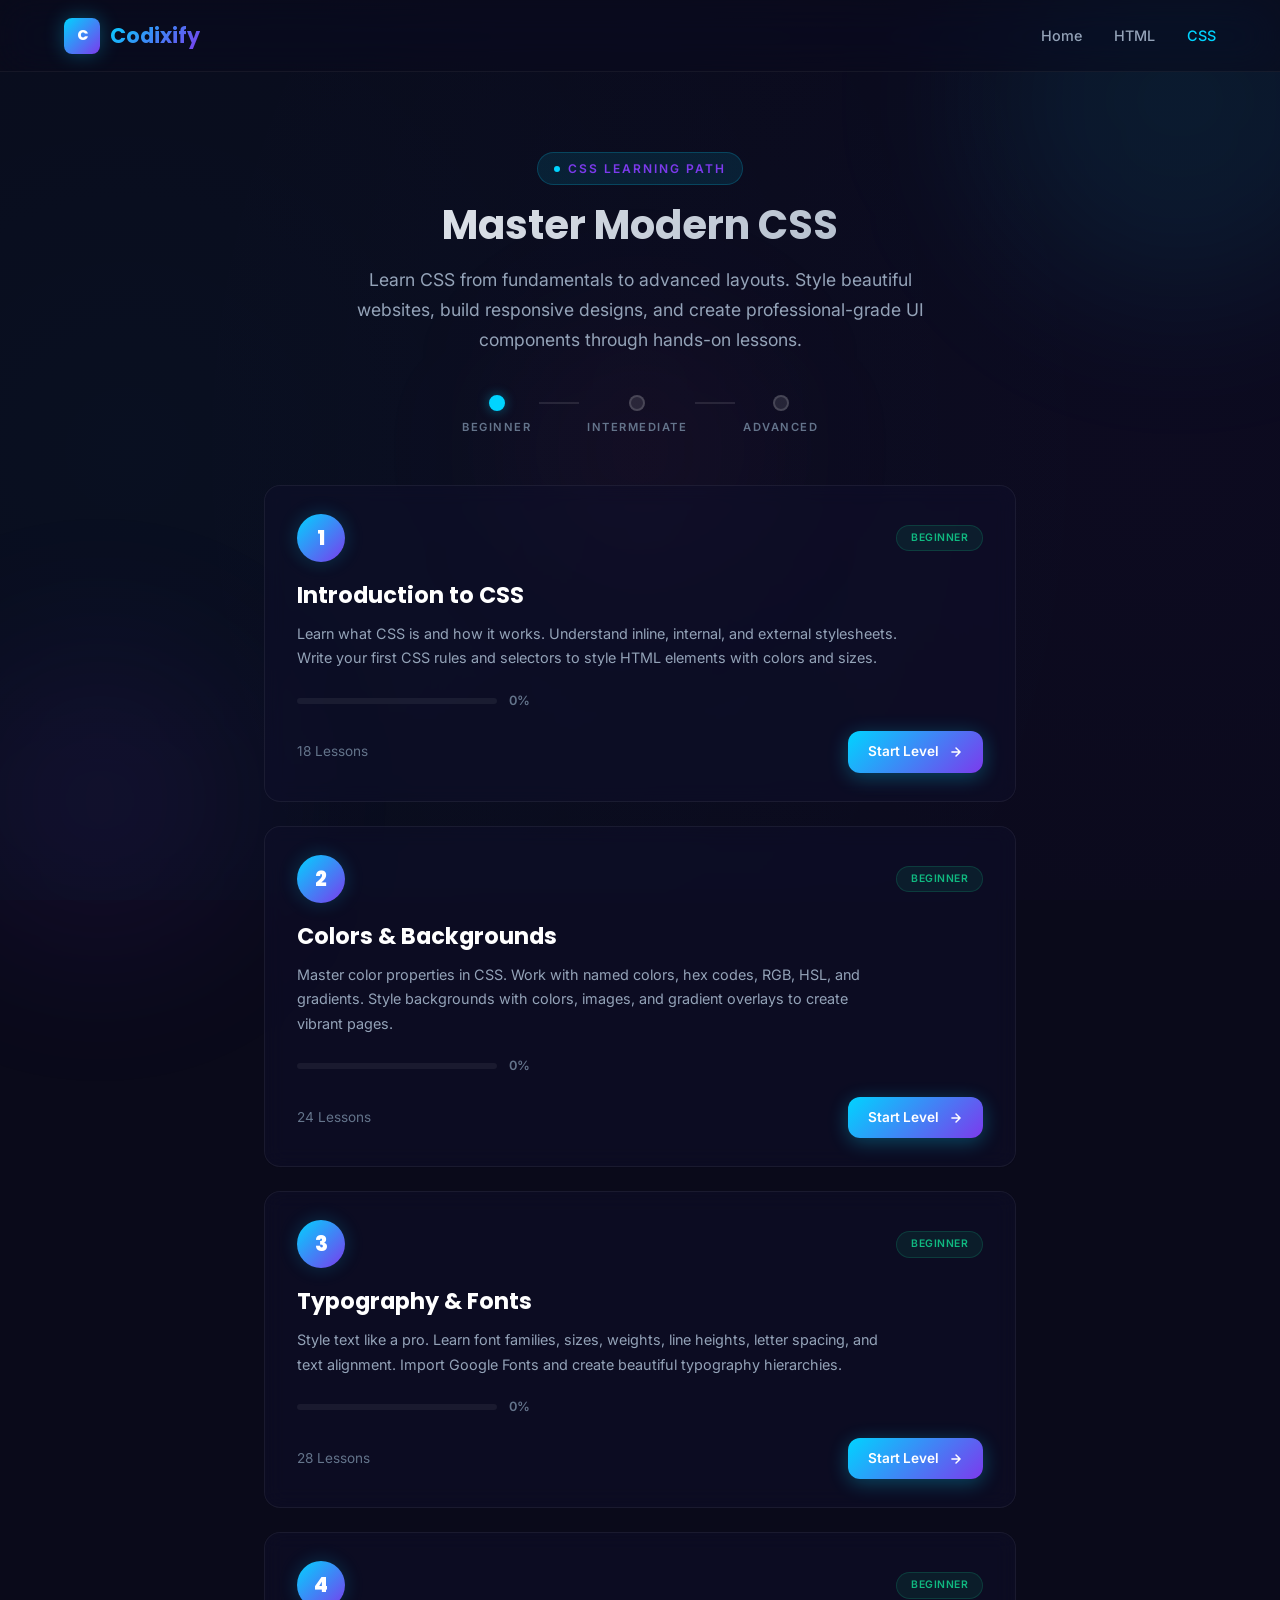
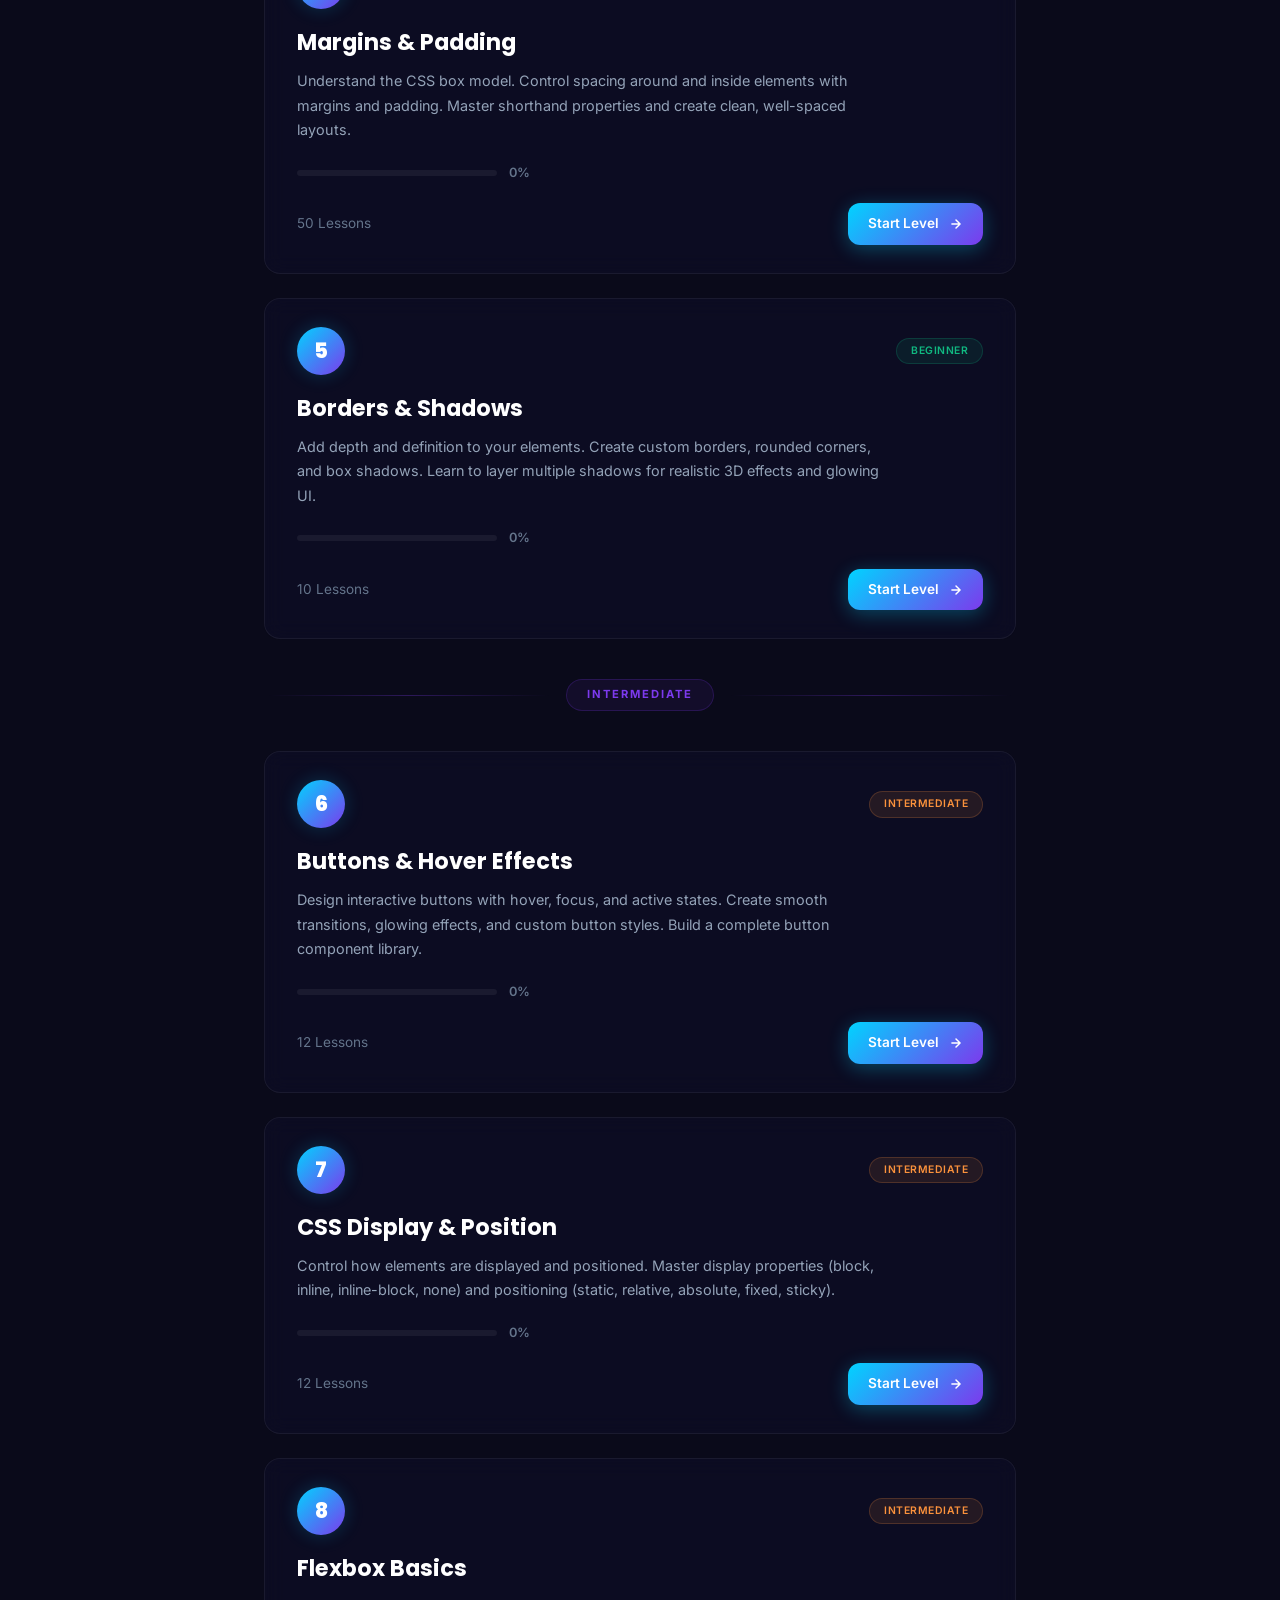
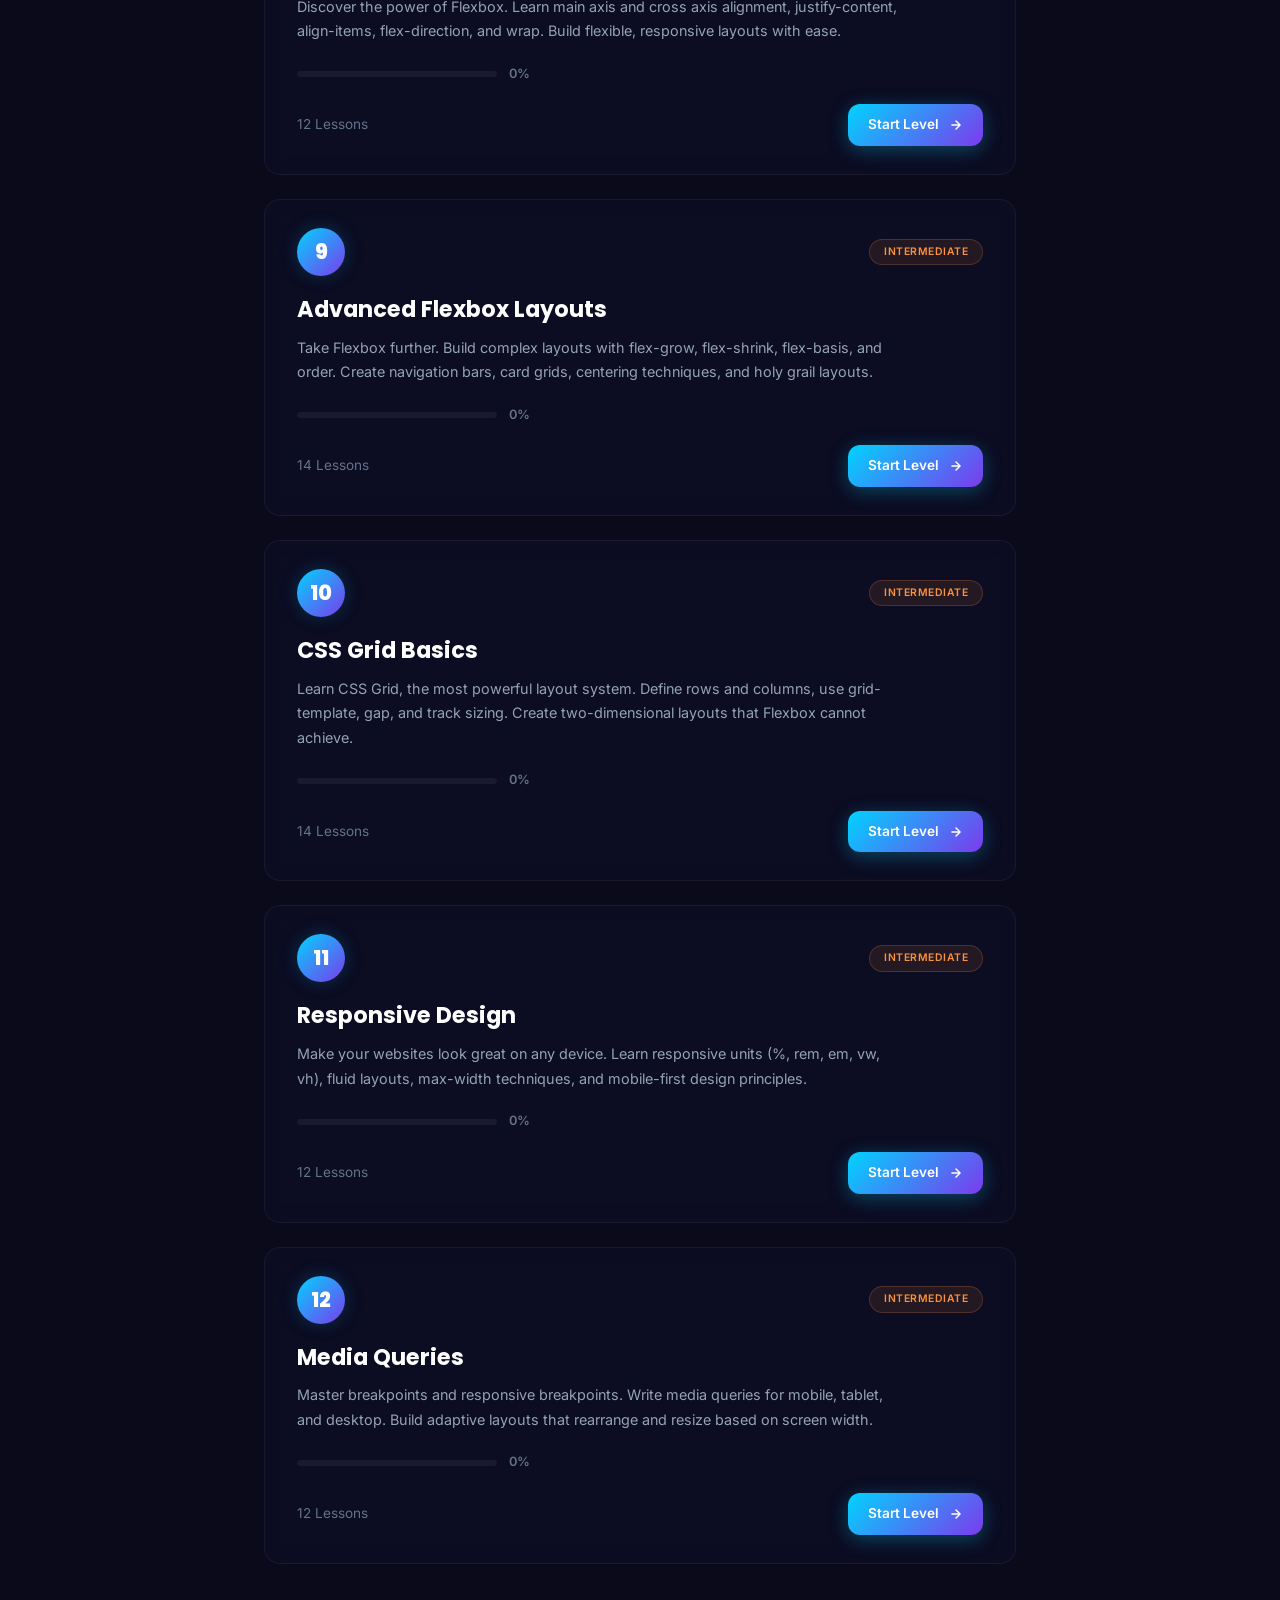
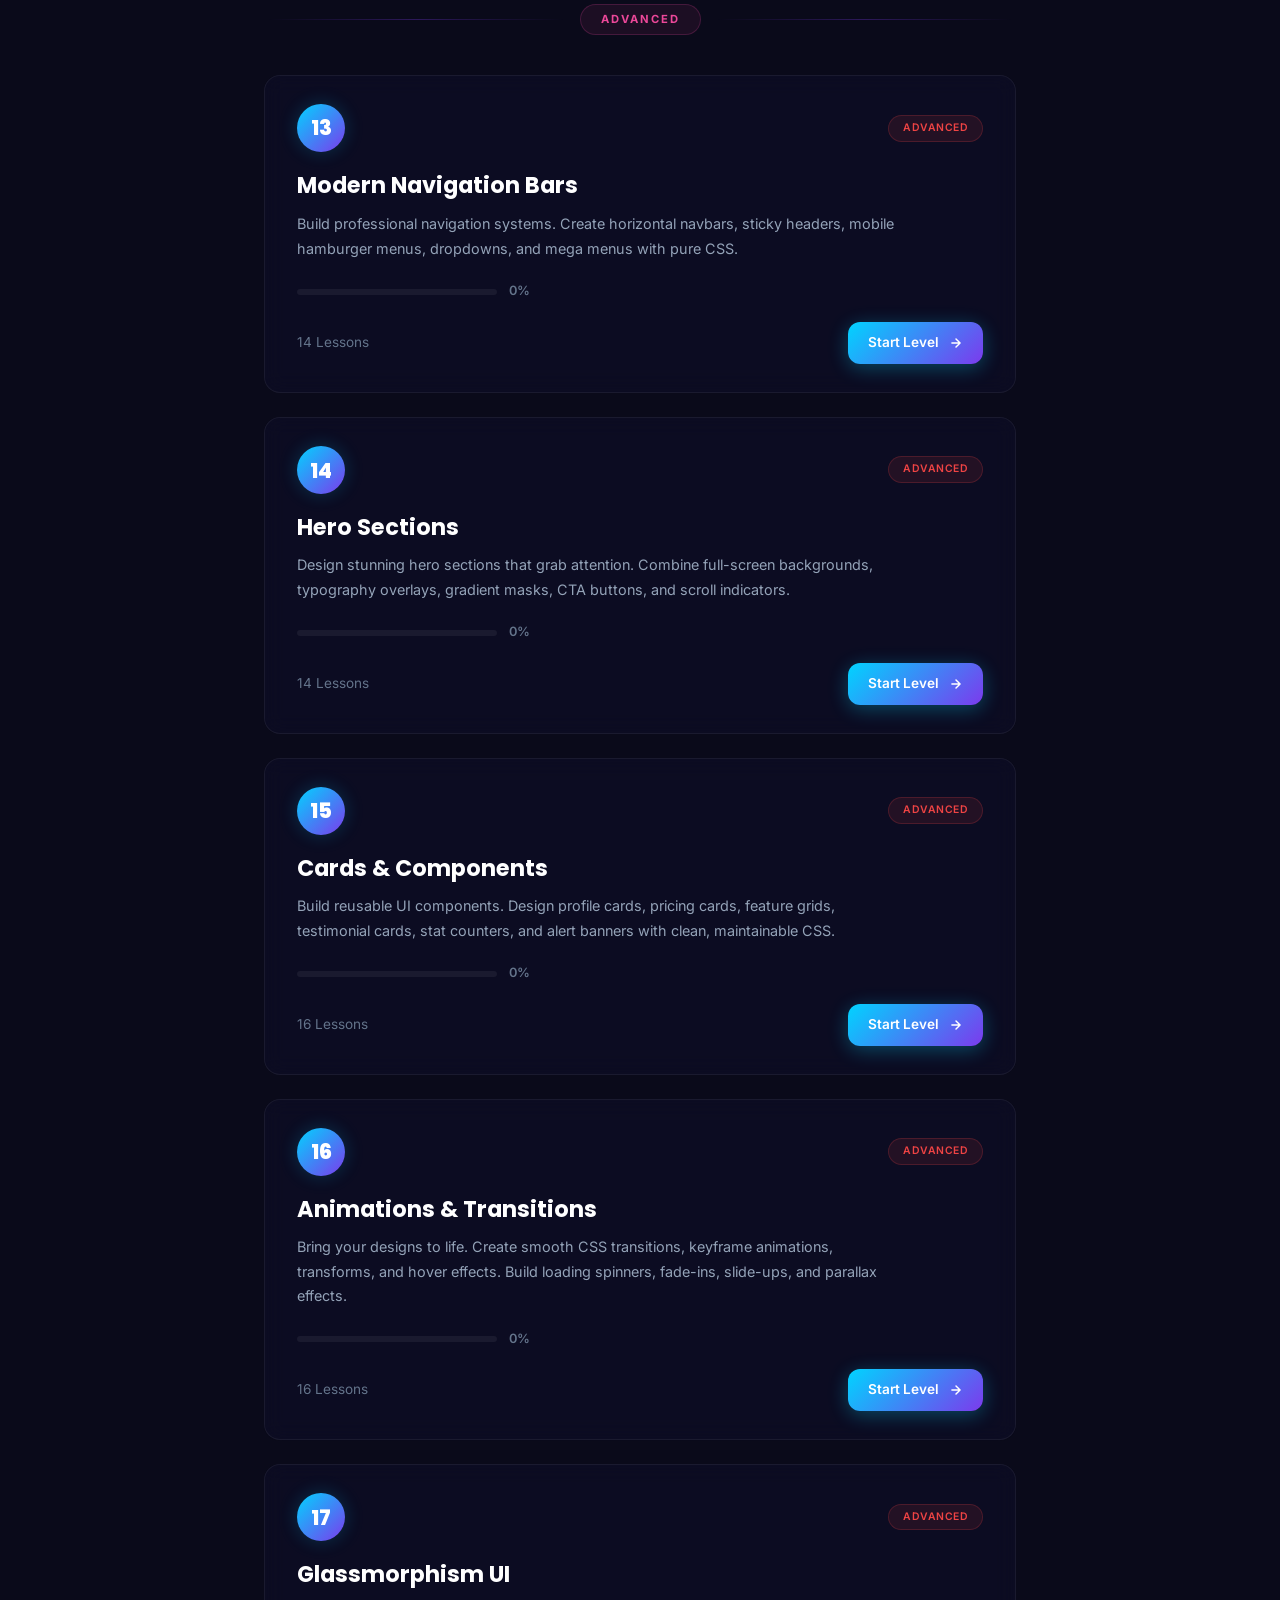
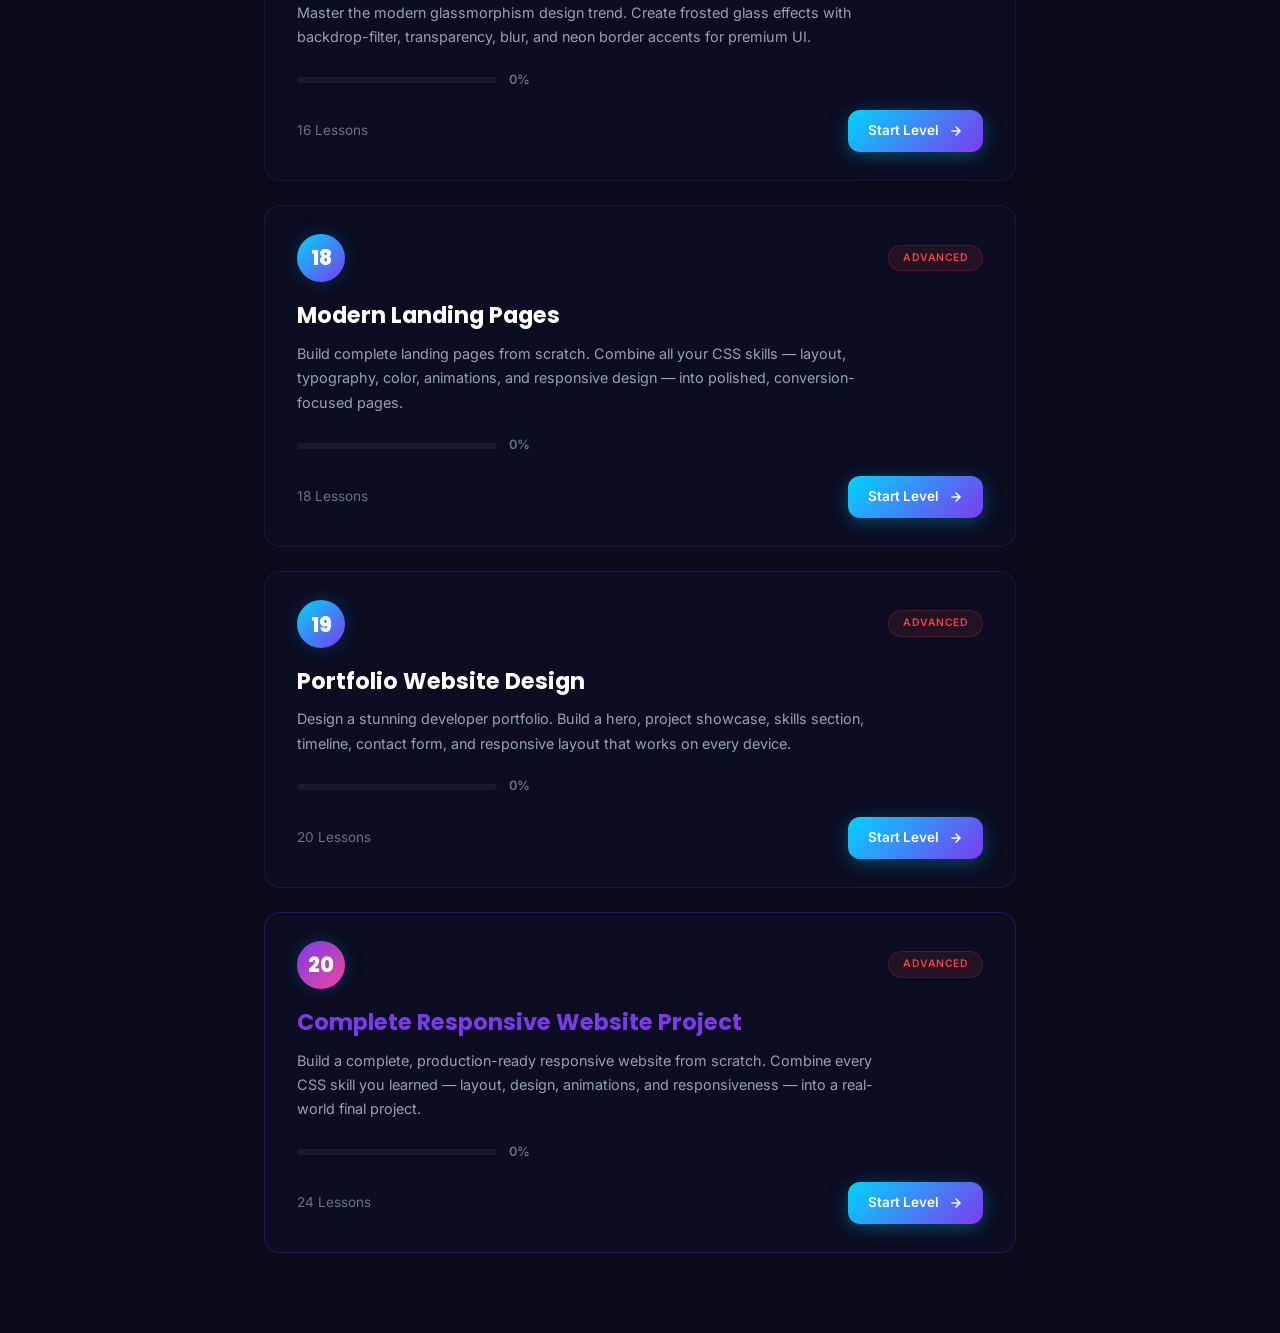
==== css-levels.html @ 5f18b318 "update scroll bar" ====
<!DOCTYPE html>
<html lang="en">
<head>
  <meta charset="UTF-8">
  <meta name="viewport" content="width=device-width, initial-scale=1.0">
  <title>CSS Learning Path | Codixify</title>
  <link rel="preconnect" href="https://fonts.googleapis.com">
  <link rel="preconnect" href="https://fonts.gstatic.com" crossorigin>
  <link href="https://fonts.googleapis.com/css2?family=Inter:wght@300;400;500;600;700&family=Poppins:wght@500;600;700;800;900&family=JetBrains+Mono:wght@400;500&display=swap" rel="stylesheet">
  <link rel="stylesheet" href="style.css">
</head>
<body>

  <div class="animated-bg"></div>

  <div class="orb orb-1"></div>
  <div class="orb orb-2"></div>
  <div class="orb orb-3"></div>

  <!-- ===== NAVBAR ===== -->
  <nav class="navbar" role="navigation">
    <div class="container">
      <a href="index.html" class="navbar-brand">
        <span class="logo-icon">C</span>
        <span class="logo-text">Codixify</span>
      </a>
      <div class="navbar-links">
        <a href="index.html">Home</a>
        <a href="html-levels.html">HTML</a>
        <a href="css-levels.html" class="active">CSS</a>
      </div>
      <button class="navbar-toggle" aria-label="Toggle navigation">
        <span></span>
        <span></span>
        <span></span>
      </button>
    </div>
  </nav>

  <!-- ===== CSS LEVELS PAGE ===== -->
  <div class="levels-page">

    <!-- ===== HERO / HEADER ===== -->
    <section class="levels-hero">
      <div class="container">
        <div class="section-header" style="text-align:center;">
          <div class="section-label" style="color:var(--neon-purple);">CSS Learning Path</div>
          <h1 class="section-title">Master Modern CSS</h1>
          <p class="section-subtitle" style="margin:0 auto;">
            Learn CSS from fundamentals to advanced layouts. Style beautiful websites, build responsive designs, and create professional-grade UI components through hands-on lessons.
          </p>
        </div>
      </div>
    </section>

    <!-- ===== ROADMAP PATH INDICATOR ===== -->
    <div class="css-roadmap">
      <div class="roadmap-phase">
        <span class="phase-dot phase-active"></span>
        <span class="phase-label">Beginner</span>
      </div>
      <span class="phase-connector"></span>
      <div class="roadmap-phase">
        <span class="phase-dot"></span>
        <span class="phase-label">Intermediate</span>
      </div>
      <span class="phase-connector"></span>
      <div class="roadmap-phase">
        <span class="phase-dot"></span>
        <span class="phase-label">Advanced</span>
      </div>
    </div>

    <!-- ===== LEVEL CARDS ===== -->
    <div class="levels-container">
      <div class="level-cards-grid">

        <!-- ===== LEVEL 1 ===== -->
        <div class="level-card card-available" onclick="openLevelPreview('css-1')">
          <div class="card-glow"></div>

          <div class="level-card-header">
            <div class="level-number">1</div>
            <span class="difficulty-badge beginner">Beginner</span>
          </div>

          <h3 class="level-card-title">Introduction to CSS</h3>

          <p class="level-card-desc">
            Learn what CSS is and how it works. Understand inline, internal, and external stylesheets. Write your first CSS rules and selectors to style HTML elements with colors and sizes.
          </p>

          <div class="level-progress">
            <div class="progress-bar">
              <div class="progress-fill" style="width: 0%;"></div>
            </div>
            <span class="progress-text">0%</span>
          </div>

          <div class="level-card-footer">
            <span class="level-lessons">10 Lessons</span>
            <span class="btn btn-primary btn-sm" style="cursor:pointer;">
              Start Level
              <svg width="14" height="14" viewBox="0 0 24 24" fill="none" stroke="currentColor" stroke-width="2.5" stroke-linecap="round" stroke-linejoin="round"><path d="M5 12h14M12 5l7 7-7 7"/></svg>
            </span>
          </div>
        </div>

        <!-- ===== LEVEL 2 ===== -->
        <div class="level-card card-available" onclick="openLevelPreview('css-2')">
          <div class="card-glow"></div>

          <div class="level-card-header">
            <div class="level-number">2</div>
            <span class="difficulty-badge beginner">Beginner</span>
          </div>

          <h3 class="level-card-title">Colors & Backgrounds</h3>

          <p class="level-card-desc">
            Master color properties in CSS. Work with named colors, hex codes, RGB, HSL, and gradients. Style backgrounds with colors, images, and gradient overlays to create vibrant pages.
          </p>

          <div class="level-progress">
            <div class="progress-bar">
              <div class="progress-fill" style="width: 0%;"></div>
            </div>
            <span class="progress-text">0%</span>
          </div>

          <div class="level-card-footer">
            <span class="level-lessons">10 Lessons</span>
            <span class="btn btn-primary btn-sm" style="cursor:pointer;">
              Start Level
              <svg width="14" height="14" viewBox="0 0 24 24" fill="none" stroke="currentColor" stroke-width="2.5" stroke-linecap="round" stroke-linejoin="round"><path d="M5 12h14M12 5l7 7-7 7"/></svg>
            </span>
          </div>
        </div>

        <!-- ===== LEVEL 3 ===== -->
        <div class="level-card card-available" onclick="openLevelPreview('css-3')">
          <div class="card-glow"></div>

          <div class="level-card-header">
            <div class="level-number">3</div>
            <span class="difficulty-badge beginner">Beginner</span>
          </div>

          <h3 class="level-card-title">Typography & Fonts</h3>

          <p class="level-card-desc">
            Style text like a pro. Learn font families, sizes, weights, line heights, letter spacing, and text alignment. Import Google Fonts and create beautiful typography hierarchies.
          </p>

          <div class="level-progress">
            <div class="progress-bar">
              <div class="progress-fill" style="width: 0%;"></div>
            </div>
            <span class="progress-text">0%</span>
          </div>

          <div class="level-card-footer">
            <span class="level-lessons">10 Lessons</span>
            <span class="btn btn-primary btn-sm" style="cursor:pointer;">
              Start Level
              <svg width="14" height="14" viewBox="0 0 24 24" fill="none" stroke="currentColor" stroke-width="2.5" stroke-linecap="round" stroke-linejoin="round"><path d="M5 12h14M12 5l7 7-7 7"/></svg>
            </span>
          </div>
        </div>

        <!-- ===== LEVEL 4 ===== -->
        <div class="level-card card-available" onclick="openLevelPreview('css-4')">
          <div class="card-glow"></div>

          <div class="level-card-header">
            <div class="level-number">4</div>
            <span class="difficulty-badge beginner">Beginner</span>
          </div>

          <h3 class="level-card-title">Margins & Padding</h3>

          <p class="level-card-desc">
            Understand the CSS box model. Control spacing around and inside elements with margins and padding. Master shorthand properties and create clean, well-spaced layouts.
          </p>

          <div class="level-progress">
            <div class="progress-bar">
              <div class="progress-fill" style="width: 0%;"></div>
            </div>
            <span class="progress-text">0%</span>
          </div>

          <div class="level-card-footer">
            <span class="level-lessons">10 Lessons</span>
            <span class="btn btn-primary btn-sm" style="cursor:pointer;">
              Start Level
              <svg width="14" height="14" viewBox="0 0 24 24" fill="none" stroke="currentColor" stroke-width="2.5" stroke-linecap="round" stroke-linejoin="round"><path d="M5 12h14M12 5l7 7-7 7"/></svg>
            </span>
          </div>
        </div>

        <!-- ===== LEVEL 5 ===== -->
        <div class="level-card card-available" onclick="openLevelPreview('css-5')">
          <div class="card-glow"></div>

          <div class="level-card-header">
            <div class="level-number">5</div>
            <span class="difficulty-badge beginner">Beginner</span>
          </div>

          <h3 class="level-card-title">Borders & Shadows</h3>

          <p class="level-card-desc">
            Add depth and definition to your elements. Create custom borders, rounded corners, and box shadows. Learn to layer multiple shadows for realistic 3D effects and glowing UI.
          </p>

          <div class="level-progress">
            <div class="progress-bar">
              <div class="progress-fill" style="width: 0%;"></div>
            </div>
            <span class="progress-text">0%</span>
          </div>

          <div class="level-card-footer">
            <span class="level-lessons">10 Lessons</span>
            <span class="btn btn-primary btn-sm" style="cursor:pointer;">
              Start Level
              <svg width="14" height="14" viewBox="0 0 24 24" fill="none" stroke="currentColor" stroke-width="2.5" stroke-linecap="round" stroke-linejoin="round"><path d="M5 12h14M12 5l7 7-7 7"/></svg>
            </span>
          </div>
        </div>

      </div>

      <!-- ===== PHASE BREAK - INTERMEDIATE ===== -->
      <div class="phase-break">
        <div class="phase-break-line"></div>
        <div class="phase-break-badge">Intermediate</div>
        <div class="phase-break-line"></div>
      </div>

      <div class="level-cards-grid">

        <!-- ===== LEVEL 6 ===== -->
        <div class="level-card card-available" onclick="openLevelPreview('css-6')">
          <div class="card-glow"></div>

          <div class="level-card-header">
            <div class="level-number">6</div>
            <span class="difficulty-badge intermediate">Intermediate</span>
          </div>

          <h3 class="level-card-title">Buttons & Hover Effects</h3>

          <p class="level-card-desc">
            Design interactive buttons with hover, focus, and active states. Create smooth transitions, glowing effects, and custom button styles. Build a complete button component library.
          </p>

          <div class="level-progress">
            <div class="progress-bar">
              <div class="progress-fill" style="width: 0%;"></div>
            </div>
            <span class="progress-text">0%</span>
          </div>

          <div class="level-card-footer">
            <span class="level-lessons">12 Lessons</span>
            <span class="btn btn-primary btn-sm" style="cursor:pointer;">
              Start Level
              <svg width="14" height="14" viewBox="0 0 24 24" fill="none" stroke="currentColor" stroke-width="2.5" stroke-linecap="round" stroke-linejoin="round"><path d="M5 12h14M12 5l7 7-7 7"/></svg>
            </span>
          </div>
        </div>

        <!-- ===== LEVEL 7 ===== -->
        <div class="level-card card-available" onclick="openLevelPreview('css-7')">
          <div class="card-glow"></div>

          <div class="level-card-header">
            <div class="level-number">7</div>
            <span class="difficulty-badge intermediate">Intermediate</span>
          </div>

          <h3 class="level-card-title">CSS Display & Position</h3>

          <p class="level-card-desc">
            Control how elements are displayed and positioned. Master display properties (block, inline, inline-block, none) and positioning (static, relative, absolute, fixed, sticky).
          </p>

          <div class="level-progress">
            <div class="progress-bar">
              <div class="progress-fill" style="width: 0%;"></div>
            </div>
            <span class="progress-text">0%</span>
          </div>

          <div class="level-card-footer">
            <span class="level-lessons">12 Lessons</span>
            <span class="btn btn-primary btn-sm" style="cursor:pointer;">
              Start Level
              <svg width="14" height="14" viewBox="0 0 24 24" fill="none" stroke="currentColor" stroke-width="2.5" stroke-linecap="round" stroke-linejoin="round"><path d="M5 12h14M12 5l7 7-7 7"/></svg>
            </span>
          </div>
        </div>

        <!-- ===== LEVEL 8 ===== -->
        <div class="level-card card-available" onclick="openLevelPreview('css-8')">
          <div class="card-glow"></div>

          <div class="level-card-header">
            <div class="level-number">8</div>
            <span class="difficulty-badge intermediate">Intermediate</span>
          </div>

          <h3 class="level-card-title">Flexbox Basics</h3>

          <p class="level-card-desc">
            Discover the power of Flexbox. Learn main axis and cross axis alignment, justify-content, align-items, flex-direction, and wrap. Build flexible, responsive layouts with ease.
          </p>

          <div class="level-progress">
            <div class="progress-bar">
              <div class="progress-fill" style="width: 0%;"></div>
            </div>
            <span class="progress-text">0%</span>
          </div>

          <div class="level-card-footer">
            <span class="level-lessons">12 Lessons</span>
            <span class="btn btn-primary btn-sm" style="cursor:pointer;">
              Start Level
              <svg width="14" height="14" viewBox="0 0 24 24" fill="none" stroke="currentColor" stroke-width="2.5" stroke-linecap="round" stroke-linejoin="round"><path d="M5 12h14M12 5l7 7-7 7"/></svg>
            </span>
          </div>
        </div>

        <!-- ===== LEVEL 9 ===== -->
        <div class="level-card card-available" onclick="openLevelPreview('css-9')">
          <div class="card-glow"></div>

          <div class="level-card-header">
            <div class="level-number">9</div>
            <span class="difficulty-badge intermediate">Intermediate</span>
          </div>

          <h3 class="level-card-title">Advanced Flexbox Layouts</h3>

          <p class="level-card-desc">
            Take Flexbox further. Build complex layouts with flex-grow, flex-shrink, flex-basis, and order. Create navigation bars, card grids, centering techniques, and holy grail layouts.
          </p>

          <div class="level-progress">
            <div class="progress-bar">
              <div class="progress-fill" style="width: 0%;"></div>
            </div>
            <span class="progress-text">0%</span>
          </div>

          <div class="level-card-footer">
            <span class="level-lessons">14 Lessons</span>
            <span class="btn btn-primary btn-sm" style="cursor:pointer;">
              Start Level
              <svg width="14" height="14" viewBox="0 0 24 24" fill="none" stroke="currentColor" stroke-width="2.5" stroke-linecap="round" stroke-linejoin="round"><path d="M5 12h14M12 5l7 7-7 7"/></svg>
            </span>
          </div>
        </div>

        <!-- ===== LEVEL 10 ===== -->
        <div class="level-card card-available" onclick="openLevelPreview('css-10')">
          <div class="card-glow"></div>

          <div class="level-card-header">
            <div class="level-number">10</div>
            <span class="difficulty-badge intermediate">Intermediate</span>
          </div>

          <h3 class="level-card-title">CSS Grid Basics</h3>

          <p class="level-card-desc">
            Learn CSS Grid, the most powerful layout system. Define rows and columns, use grid-template, gap, and track sizing. Create two-dimensional layouts that Flexbox cannot achieve.
          </p>

          <div class="level-progress">
            <div class="progress-bar">
              <div class="progress-fill" style="width: 0%;"></div>
            </div>
            <span class="progress-text">0%</span>
          </div>

          <div class="level-card-footer">
            <span class="level-lessons">14 Lessons</span>
            <span class="btn btn-primary btn-sm" style="cursor:pointer;">
              Start Level
              <svg width="14" height="14" viewBox="0 0 24 24" fill="none" stroke="currentColor" stroke-width="2.5" stroke-linecap="round" stroke-linejoin="round"><path d="M5 12h14M12 5l7 7-7 7"/></svg>
            </span>
          </div>
        </div>

        <!-- ===== LEVEL 11 ===== -->
        <div class="level-card card-available" onclick="openLevelPreview('css-11')">
          <div class="card-glow"></div>

          <div class="level-card-header">
            <div class="level-number">11</div>
            <span class="difficulty-badge intermediate">Intermediate</span>
          </div>

          <h3 class="level-card-title">Responsive Design</h3>

          <p class="level-card-desc">
            Make your websites look great on any device. Learn responsive units (%, rem, em, vw, vh), fluid layouts, max-width techniques, and mobile-first design principles.
          </p>

          <div class="level-progress">
            <div class="progress-bar">
              <div class="progress-fill" style="width: 0%;"></div>
            </div>
            <span class="progress-text">0%</span>
          </div>

          <div class="level-card-footer">
            <span class="level-lessons">12 Lessons</span>
            <span class="btn btn-primary btn-sm" style="cursor:pointer;">
              Start Level
              <svg width="14" height="14" viewBox="0 0 24 24" fill="none" stroke="currentColor" stroke-width="2.5" stroke-linecap="round" stroke-linejoin="round"><path d="M5 12h14M12 5l7 7-7 7"/></svg>
            </span>
          </div>
        </div>

        <!-- ===== LEVEL 12 ===== -->
        <div class="level-card card-available" onclick="openLevelPreview('css-12')">
          <div class="card-glow"></div>

          <div class="level-card-header">
            <div class="level-number">12</div>
            <span class="difficulty-badge intermediate">Intermediate</span>
          </div>

          <h3 class="level-card-title">Media Queries</h3>

          <p class="level-card-desc">
            Master breakpoints and responsive breakpoints. Write media queries for mobile, tablet, and desktop. Build adaptive layouts that rearrange and resize based on screen width.
          </p>

          <div class="level-progress">
            <div class="progress-bar">
              <div class="progress-fill" style="width: 0%;"></div>
            </div>
            <span class="progress-text">0%</span>
          </div>

          <div class="level-card-footer">
            <span class="level-lessons">12 Lessons</span>
            <span class="btn btn-primary btn-sm" style="cursor:pointer;">
              Start Level
              <svg width="14" height="14" viewBox="0 0 24 24" fill="none" stroke="currentColor" stroke-width="2.5" stroke-linecap="round" stroke-linejoin="round"><path d="M5 12h14M12 5l7 7-7 7"/></svg>
            </span>
          </div>
        </div>

      </div>

      <!-- ===== PHASE BREAK - ADVANCED ===== -->
      <div class="phase-break">
        <div class="phase-break-line"></div>
        <div class="phase-break-badge phase-advanced">Advanced</div>
        <div class="phase-break-line"></div>
      </div>

      <div class="level-cards-grid">

        <!-- ===== LEVEL 13 ===== -->
        <div class="level-card card-available" onclick="openLevelPreview('css-13')">
          <div class="card-glow"></div>

          <div class="level-card-header">
            <div class="level-number">13</div>
            <span class="difficulty-badge advanced">Advanced</span>
          </div>

          <h3 class="level-card-title">Modern Navigation Bars</h3>

          <p class="level-card-desc">
            Build professional navigation systems. Create horizontal navbars, sticky headers, mobile hamburger menus, dropdowns, and mega menus with pure CSS.
          </p>

          <div class="level-progress">
            <div class="progress-bar">
              <div class="progress-fill" style="width: 0%;"></div>
            </div>
            <span class="progress-text">0%</span>
          </div>

          <div class="level-card-footer">
            <span class="level-lessons">14 Lessons</span>
            <span class="btn btn-primary btn-sm" style="cursor:pointer;">
              Start Level
              <svg width="14" height="14" viewBox="0 0 24 24" fill="none" stroke="currentColor" stroke-width="2.5" stroke-linecap="round" stroke-linejoin="round"><path d="M5 12h14M12 5l7 7-7 7"/></svg>
            </span>
          </div>
        </div>

        <!-- ===== LEVEL 14 ===== -->
        <div class="level-card card-available" onclick="openLevelPreview('css-14')">
          <div class="card-glow"></div>

          <div class="level-card-header">
            <div class="level-number">14</div>
            <span class="difficulty-badge advanced">Advanced</span>
          </div>

          <h3 class="level-card-title">Hero Sections</h3>

          <p class="level-card-desc">
            Design stunning hero sections that grab attention. Combine full-screen backgrounds, typography overlays, gradient masks, CTA buttons, and scroll indicators.
          </p>

          <div class="level-progress">
            <div class="progress-bar">
              <div class="progress-fill" style="width: 0%;"></div>
            </div>
            <span class="progress-text">0%</span>
          </div>

          <div class="level-card-footer">
            <span class="level-lessons">14 Lessons</span>
            <span class="btn btn-primary btn-sm" style="cursor:pointer;">
              Start Level
              <svg width="14" height="14" viewBox="0 0 24 24" fill="none" stroke="currentColor" stroke-width="2.5" stroke-linecap="round" stroke-linejoin="round"><path d="M5 12h14M12 5l7 7-7 7"/></svg>
            </span>
          </div>
        </div>

        <!-- ===== LEVEL 15 ===== -->
        <div class="level-card card-available" onclick="openLevelPreview('css-15')">
          <div class="card-glow"></div>

          <div class="level-card-header">
            <div class="level-number">15</div>
            <span class="difficulty-badge advanced">Advanced</span>
          </div>

          <h3 class="level-card-title">Cards & Components</h3>

          <p class="level-card-desc">
            Build reusable UI components. Design profile cards, pricing cards, feature grids, testimonial cards, stat counters, and alert banners with clean, maintainable CSS.
          </p>

          <div class="level-progress">
            <div class="progress-bar">
              <div class="progress-fill" style="width: 0%;"></div>
            </div>
            <span class="progress-text">0%</span>
          </div>

          <div class="level-card-footer">
            <span class="level-lessons">16 Lessons</span>
            <span class="btn btn-primary btn-sm" style="cursor:pointer;">
              Start Level
              <svg width="14" height="14" viewBox="0 0 24 24" fill="none" stroke="currentColor" stroke-width="2.5" stroke-linecap="round" stroke-linejoin="round"><path d="M5 12h14M12 5l7 7-7 7"/></svg>
            </span>
          </div>
        </div>

        <!-- ===== LEVEL 16 ===== -->
        <div class="level-card card-available" onclick="openLevelPreview('css-16')">
          <div class="card-glow"></div>

          <div class="level-card-header">
            <div class="level-number">16</div>
            <span class="difficulty-badge advanced">Advanced</span>
          </div>

          <h3 class="level-card-title">Animations & Transitions</h3>

          <p class="level-card-desc">
            Bring your designs to life. Create smooth CSS transitions, keyframe animations, transforms, and hover effects. Build loading spinners, fade-ins, slide-ups, and parallax effects.
          </p>

          <div class="level-progress">
            <div class="progress-bar">
              <div class="progress-fill" style="width: 0%;"></div>
            </div>
            <span class="progress-text">0%</span>
          </div>

          <div class="level-card-footer">
            <span class="level-lessons">16 Lessons</span>
            <span class="btn btn-primary btn-sm" style="cursor:pointer;">
              Start Level
              <svg width="14" height="14" viewBox="0 0 24 24" fill="none" stroke="currentColor" stroke-width="2.5" stroke-linecap="round" stroke-linejoin="round"><path d="M5 12h14M12 5l7 7-7 7"/></svg>
            </span>
          </div>
        </div>

        <!-- ===== LEVEL 17 ===== -->
        <div class="level-card card-available" onclick="openLevelPreview('css-17')">
          <div class="card-glow"></div>

          <div class="level-card-header">
            <div class="level-number">17</div>
            <span class="difficulty-badge advanced">Advanced</span>
          </div>

          <h3 class="level-card-title">Glassmorphism UI</h3>

          <p class="level-card-desc">
            Master the modern glassmorphism design trend. Create frosted glass effects with backdrop-filter, transparency, blur, and neon border accents for premium UI.
          </p>

          <div class="level-progress">
            <div class="progress-bar">
              <div class="progress-fill" style="width: 0%;"></div>
            </div>
            <span class="progress-text">0%</span>
          </div>

          <div class="level-card-footer">
            <span class="level-lessons">16 Lessons</span>
            <span class="btn btn-primary btn-sm" style="cursor:pointer;">
              Start Level
              <svg width="14" height="14" viewBox="0 0 24 24" fill="none" stroke="currentColor" stroke-width="2.5" stroke-linecap="round" stroke-linejoin="round"><path d="M5 12h14M12 5l7 7-7 7"/></svg>
            </span>
          </div>
        </div>

        <!-- ===== LEVEL 18 ===== -->
        <div class="level-card card-available" onclick="openLevelPreview('css-18')">
          <div class="card-glow"></div>

          <div class="level-card-header">
            <div class="level-number">18</div>
            <span class="difficulty-badge advanced">Advanced</span>
          </div>

          <h3 class="level-card-title">Modern Landing Pages</h3>

          <p class="level-card-desc">
            Build complete landing pages from scratch. Combine all your CSS skills — layout, typography, color, animations, and responsive design — into polished, conversion-focused pages.
          </p>

          <div class="level-progress">
            <div class="progress-bar">
              <div class="progress-fill" style="width: 0%;"></div>
            </div>
            <span class="progress-text">0%</span>
          </div>

          <div class="level-card-footer">
            <span class="level-lessons">18 Lessons</span>
            <span class="btn btn-primary btn-sm" style="cursor:pointer;">
              Start Level
              <svg width="14" height="14" viewBox="0 0 24 24" fill="none" stroke="currentColor" stroke-width="2.5" stroke-linecap="round" stroke-linejoin="round"><path d="M5 12h14M12 5l7 7-7 7"/></svg>
            </span>
          </div>
        </div>

        <!-- ===== LEVEL 19 ===== -->
        <div class="level-card card-available" onclick="openLevelPreview('css-19')">
          <div class="card-glow"></div>

          <div class="level-card-header">
            <div class="level-number">19</div>
            <span class="difficulty-badge advanced">Advanced</span>
          </div>

          <h3 class="level-card-title">Portfolio Website Design</h3>

          <p class="level-card-desc">
            Design a stunning developer portfolio. Build a hero, project showcase, skills section, timeline, contact form, and responsive layout that works on every device.
          </p>

          <div class="level-progress">
            <div class="progress-bar">
              <div class="progress-fill" style="width: 0%;"></div>
            </div>
            <span class="progress-text">0%</span>
          </div>

          <div class="level-card-footer">
            <span class="level-lessons">20 Lessons</span>
            <span class="btn btn-primary btn-sm" style="cursor:pointer;">
              Start Level
              <svg width="14" height="14" viewBox="0 0 24 24" fill="none" stroke="currentColor" stroke-width="2.5" stroke-linecap="round" stroke-linejoin="round"><path d="M5 12h14M12 5l7 7-7 7"/></svg>
            </span>
          </div>
        </div>

        <!-- ===== LEVEL 20 ===== -->
        <div class="level-card card-available" onclick="openLevelPreview('css-20')" style="border-color:rgba(124,58,237,0.25);">
          <div class="card-glow"></div>

          <div class="level-card-header">
            <div class="level-number" style="background:linear-gradient(135deg,var(--neon-purple),var(--neon-pink));">20</div>
            <span class="difficulty-badge advanced">Advanced</span>
          </div>

          <h3 class="level-card-title" style="color:var(--neon-purple);">Complete Responsive Website Project</h3>

          <p class="level-card-desc">
            Build a complete, production-ready responsive website from scratch. Combine every CSS skill you learned — layout, design, animations, and responsiveness — into a real-world final project.
          </p>

          <div class="level-progress">
            <div class="progress-bar">
              <div class="progress-fill" style="width: 0%;"></div>
            </div>
            <span class="progress-text">0%</span>
          </div>

          <div class="level-card-footer">
            <span class="level-lessons">24 Lessons</span>
            <span class="btn btn-primary btn-sm" style="cursor:pointer;">
              Start Level
              <svg width="14" height="14" viewBox="0 0 24 24" fill="none" stroke="currentColor" stroke-width="2.5" stroke-linecap="round" stroke-linejoin="round"><path d="M5 12h14M12 5l7 7-7 7"/></svg>
            </span>
          </div>
        </div>

      </div>
    </div>

  </div>

  <!-- ===== LEVEL PREVIEW MODAL ===== -->
  <div class="level-preview-overlay" id="levelPreviewOverlay">
    <div class="level-preview-modal">
      <button class="preview-modal-close" id="previewClose" aria-label="Close">✕</button>

      <div class="preview-modal-top">
        <div class="preview-level-circle" id="previewLevelNum">1</div>
        <span class="preview-modal-badge" id="previewBadge">Level 1</span>
      </div>

      <h2 class="preview-modal-title" id="previewTitle">Introduction to CSS</h2>

      <p class="preview-modal-desc" id="previewDesc">Learn the foundations of CSS and how to style HTML elements.</p>

      <div class="preview-modal-meta">
        <span class="preview-meta-item">
          <svg width="14" height="14" viewBox="0 0 24 24" fill="none" stroke="currentColor" stroke-width="2" stroke-linecap="round" stroke-linejoin="round"><circle cx="12" cy="12" r="10"/><path d="M12 6v6l4 2"/></svg>
          <span id="previewTime">~30 minutes</span>
        </span>
        <span class="preview-meta-item">
          <svg width="14" height="14" viewBox="0 0 24 24" fill="none" stroke="currentColor" stroke-width="2" stroke-linecap="round" stroke-linejoin="round"><path d="M22 10v6M2 10l10-5 10 5-10 5z"/><path d="M6 12v5c6 3 10 0 12-2v-5"/></svg>
          <span id="previewLessons">10 Lessons</span>
        </span>
        <span class="preview-meta-item">
          <svg width="14" height="14" viewBox="0 0 24 24" fill="none" stroke="currentColor" stroke-width="2" stroke-linecap="round" stroke-linejoin="round"><path d="M12 22s8-4 8-10V5l-8-3-8 3v7c0 6 8 10 8 10z"/></svg>
          <span id="previewDifficulty">Beginner</span>
        </span>
      </div>

      <div class="preview-modal-output">
        <div class="preview-output-label">Final Output Preview</div>
        <div class="preview-output-frame-wrap">
          <iframe class="preview-output-frame" id="previewOutputFrame" title="Level Preview"></iframe>
        </div>
      </div>

      <div class="preview-modal-actions">
        <button class="btn btn-primary preview-start-btn" id="previewStartBtn">
          Start Level
          <svg width="16" height="16" viewBox="0 0 24 24" fill="none" stroke="currentColor" stroke-width="2.5" stroke-linecap="round" stroke-linejoin="round"><path d="M5 12h14M12 5l7 7-7 7"/></svg>
        </button>
      </div>
    </div>
  </div>

  <script src="script.js"></script>
</body>
</html>
---- style.css ----
/* ============================================
   CODIXIFY - Futuristic Coding Learning Platform
   Style Sheet
   ============================================ */

/* ===== CSS VARIABLES ===== */
:root {
  --bg-primary: #0a0a1a;
  --bg-secondary: #0f0f2a;
  --bg-card: rgba(255, 255, 255, 0.03);
  --bg-glass: rgba(255, 255, 255, 0.05);
  --bg-glass-hover: rgba(255, 255, 255, 0.08);
  --border-glass: rgba(255, 255, 255, 0.08);
  --border-glass-hover: rgba(255, 255, 255, 0.15);
  --neon-blue: #00d4ff;
  --neon-purple: #7c3aed;
  --neon-cyan: #22d3ee;
  --neon-pink: #ec4899;
  --neon-green: #10b981;
  --text-primary: #ffffff;
  --text-secondary: #94a3b8;
  --text-muted: #64748b;
  --shadow-neon-blue: 0 0 20px rgba(0, 212, 255, 0.3);
  --shadow-neon-purple: 0 0 20px rgba(124, 58, 237, 0.3);
  --shadow-neon-cyan: 0 0 20px rgba(34, 211, 238, 0.3);
  --shadow-card: 0 8px 32px rgba(0, 0, 0, 0.4);
  --radius-sm: 8px;
  --radius-md: 12px;
  --radius-lg: 16px;
  --radius-xl: 24px;
  --radius-full: 50%;
  --font-heading: 'Poppins', sans-serif;
  --font-body: 'Inter', sans-serif;
  --font-code: 'JetBrains Mono', 'Fira Code', monospace;
  --transition-fast: 0.2s ease;
  --transition-normal: 0.3s ease;
  --transition-slow: 0.5s ease;
  --max-width: 1200px;
  --navbar-height: 72px;
}

/* ===== RESET & BASE ===== */
*, *::before, *::after {
  margin: 0;
  padding: 0;
  box-sizing: border-box;
}

html {
  scroll-behavior: smooth;
  font-size: 16px;
}

body {
  font-family: var(--font-body);
  background: var(--bg-primary);
  color: var(--text-primary);
  line-height: 1.6;
  min-height: 100vh;
  overflow-x: hidden;
  -webkit-font-smoothing: antialiased;
  -moz-osx-font-smoothing: grayscale;
}

a {
  text-decoration: none;
  color: inherit;
}

button {
  cursor: pointer;
  border: none;
  outline: none;
  font-family: inherit;
}

ul, ol {
  list-style: none;
}

img {
  max-width: 100%;
  display: block;
}

/* ===== ANIMATED BACKGROUND ===== */
.animated-bg {
  position: fixed;
  top: 0;
  left: 0;
  width: 100%;
  height: 100%;
  z-index: -1;
  overflow: hidden;
}

.animated-bg::before {
  content: '';
  position: absolute;
  top: -50%;
  left: -50%;
  width: 200%;
  height: 200%;
  background: radial-gradient(circle at 30% 50%, rgba(0, 212, 255, 0.03) 0%, transparent 50%),
              radial-gradient(circle at 70% 50%, rgba(124, 58, 237, 0.03) 0%, transparent 50%);
  animation: bgShift 20s ease-in-out infinite alternate;
}

@keyframes bgShift {
  0% { transform: translate(0, 0) rotate(0deg); }
  100% { transform: translate(-5%, -5%) rotate(5deg); }
}

/* ===== SCROLLBAR ===== */
::-webkit-scrollbar {
  width: 6px;
  height: 6px;
}

::-webkit-scrollbar-track {
  background: var(--bg-primary);
}

::-webkit-scrollbar-thumb {
  background: rgba(255, 255, 255, 0.1);
  border-radius: 3px;
}

::-webkit-scrollbar-thumb:hover {
  background: rgba(255, 255, 255, 0.2);
}

/* ===== GLOWING ORBS ===== */
.orb {
  position: fixed;
  border-radius: var(--radius-full);
  filter: blur(80px);
  pointer-events: none;
  z-index: -1;
}

.orb-1 {
  width: 400px;
  height: 400px;
  background: rgba(0, 212, 255, 0.08);
  top: -100px;
  right: -100px;
  animation: orbFloat 8s ease-in-out infinite alternate;
}

.orb-2 {
  width: 300px;
  height: 300px;
  background: rgba(124, 58, 237, 0.08);
  bottom: -50px;
  left: -50px;
  animation: orbFloat 10s ease-in-out infinite alternate-reverse;
}

.orb-3 {
  width: 250px;
  height: 250px;
  background: rgba(236, 72, 153, 0.05);
  top: 50%;
  left: 50%;
  transform: translate(-50%, -50%);
  animation: orbFloat 12s ease-in-out infinite alternate;
}

@keyframes orbFloat {
  0% { transform: translate(0, 0) scale(1); }
  100% { transform: translate(50px, -50px) scale(1.2); }
}

/* ===== CONTAINER ===== */
.container {
  max-width: var(--max-width);
  margin: 0 auto;
  padding: 0 24px;
}

/* ===== SECTION ===== */
.section {
  padding: 100px 0;
}

.section-label {
  display: inline-flex;
  align-items: center;
  gap: 8px;
  font-size: 0.75rem;
  font-weight: 600;
  letter-spacing: 2px;
  text-transform: uppercase;
  color: var(--neon-blue);
  margin-bottom: 16px;
  padding: 6px 16px;
  background: rgba(0, 212, 255, 0.1);
  border: 1px solid rgba(0, 212, 255, 0.2);
  border-radius: 100px;
}

.section-label::before {
  content: '';
  width: 6px;
  height: 6px;
  background: var(--neon-blue);
  border-radius: var(--radius-full);
  animation: pulse 2s ease-in-out infinite;
}

@keyframes pulse {
  0%, 100% { opacity: 1; }
  50% { opacity: 0.3; }
}

.section-title {
  font-family: var(--font-heading);
  font-size: 2.5rem;
  font-weight: 700;
  line-height: 1.2;
  margin-bottom: 16px;
  background: linear-gradient(135deg, #fff 0%, #94a3b8 100%);
  -webkit-background-clip: text;
  -webkit-text-fill-color: transparent;
  background-clip: text;
}

.section-subtitle {
  font-size: 1.1rem;
  color: var(--text-secondary);
  max-width: 600px;
  line-height: 1.7;
}

/* ===== NAVBAR ===== */
.navbar {
  position: fixed;
  top: 0;
  left: 0;
  right: 0;
  z-index: 1000;
  height: var(--navbar-height);
  background: rgba(10, 10, 26, 0.6);
  backdrop-filter: blur(20px) saturate(1.5);
  -webkit-backdrop-filter: blur(20px) saturate(1.5);
  border-bottom: 1px solid rgba(255, 255, 255, 0.05);
  transition: var(--transition-normal);
}

.navbar.scrolled {
  background: rgba(10, 10, 26, 0.85);
  border-bottom-color: rgba(255, 255, 255, 0.08);
}

.navbar .container {
  display: flex;
  align-items: center;
  justify-content: space-between;
  height: 100%;
}

.navbar-brand {
  display: flex;
  align-items: center;
  gap: 10px;
  font-family: var(--font-heading);
  font-size: 1.3rem;
  font-weight: 700;
}

.navbar-brand .logo-icon {
  width: 36px;
  height: 36px;
  background: linear-gradient(135deg, var(--neon-blue), var(--neon-purple));
  border-radius: var(--radius-sm);
  display: flex;
  align-items: center;
  justify-content: center;
  font-size: 0.9rem;
  font-weight: 800;
  color: #fff;
  box-shadow: 0 0 20px rgba(0, 212, 255, 0.3);
}

.navbar-brand .logo-text {
  background: linear-gradient(135deg, var(--neon-blue), var(--neon-purple));
  -webkit-background-clip: text;
  -webkit-text-fill-color: transparent;
  background-clip: text;
}

.navbar-links {
  display: flex;
  align-items: center;
  gap: 32px;
}

.navbar-links a {
  font-size: 0.9rem;
  font-weight: 500;
  color: var(--text-secondary);
  transition: var(--transition-fast);
  position: relative;
}

.navbar-links a::after {
  content: '';
  position: absolute;
  bottom: -4px;
  left: 0;
  width: 0;
  height: 2px;
  background: linear-gradient(90deg, var(--neon-blue), var(--neon-purple));
  transition: var(--transition-normal);
  border-radius: 1px;
}

.navbar-links a:hover {
  color: var(--text-primary);
}

.navbar-links a:hover::after {
  width: 100%;
}

.navbar-links a.active {
  color: var(--neon-blue);
}

.navbar-toggle {
  display: none;
  flex-direction: column;
  gap: 5px;
  background: transparent;
  padding: 4px;
  cursor: pointer;
}

.navbar-toggle span {
  display: block;
  width: 24px;
  height: 2px;
  background: var(--text-primary);
  border-radius: 2px;
  transition: var(--transition-normal);
}

.navbar-toggle.active span:nth-child(1) {
  transform: rotate(45deg) translate(5px, 5px);
}

.navbar-toggle.active span:nth-child(2) {
  opacity: 0;
}

.navbar-toggle.active span:nth-child(3) {
  transform: rotate(-45deg) translate(5px, -5px);
}

/* ===== HERO SECTION ===== */
.hero {
  min-height: 100vh;
  display: flex;
  align-items: center;
  padding-top: var(--navbar-height);
  position: relative;
  overflow: hidden;
}

.hero .container {
  display: grid;
  grid-template-columns: 1fr 1fr;
  gap: 60px;
  align-items: center;
}

.hero-content {
  position: relative;
  z-index: 2;
}

.hero-badge {
  display: inline-flex;
  align-items: center;
  gap: 8px;
  padding: 8px 20px;
  background: rgba(0, 212, 255, 0.08);
  border: 1px solid rgba(0, 212, 255, 0.15);
  border-radius: 100px;
  font-size: 0.8rem;
  font-weight: 500;
  color: var(--neon-blue);
  margin-bottom: 24px;
  animation: fadeInUp 0.6s ease;
}

.hero-badge .dot {
  width: 8px;
  height: 8px;
  background: var(--neon-green);
  border-radius: var(--radius-full);
  animation: pulse 2s ease-in-out infinite;
}

.hero-title {
  font-family: var(--font-heading);
  font-size: 3.8rem;
  font-weight: 800;
  line-height: 1.1;
  margin-bottom: 20px;
  animation: fadeInUp 0.6s ease 0.1s both;
}

.hero-title .gradient-text {
  background: linear-gradient(135deg, var(--neon-blue), var(--neon-purple), var(--neon-pink));
  -webkit-background-clip: text;
  -webkit-text-fill-color: transparent;
  background-clip: text;
}

.hero-title .block-display {
  display: block;
}

.hero-description {
  font-size: 1.15rem;
  color: var(--text-secondary);
  line-height: 1.8;
  max-width: 520px;
  margin-bottom: 36px;
  animation: fadeInUp 0.6s ease 0.2s both;
}

.hero-buttons {
  display: flex;
  gap: 16px;
  flex-wrap: wrap;
  animation: fadeInUp 0.6s ease 0.3s both;
}

.btn {
  display: inline-flex;
  align-items: center;
  gap: 10px;
  padding: 14px 32px;
  border-radius: var(--radius-md);
  font-size: 0.95rem;
  font-weight: 600;
  transition: var(--transition-normal);
  position: relative;
  overflow: hidden;
}

.btn-primary {
  background: linear-gradient(135deg, var(--neon-blue), var(--neon-purple));
  color: #fff;
  box-shadow: 0 4px 20px rgba(0, 212, 255, 0.3);
}

.btn-primary:hover {
  transform: translateY(-2px);
  box-shadow: 0 8px 30px rgba(0, 212, 255, 0.4);
}

.btn-primary:active {
  transform: translateY(0);
}

.btn-secondary {
  background: rgba(255, 255, 255, 0.05);
  color: var(--text-primary);
  border: 1px solid rgba(255, 255, 255, 0.1);
}

.btn-secondary:hover {
  background: rgba(255, 255, 255, 0.1);
  border-color: rgba(255, 255, 255, 0.2);
  transform: translateY(-2px);
}

.btn-sm {
  padding: 10px 20px;
  font-size: 0.85rem;
}

/* ===== HERO CODE ILLUSTRATION ===== */
.hero-visual {
  position: relative;
  animation: fadeInUp 0.6s ease 0.3s both;
}

.code-illustration {
  position: relative;
  background: rgba(15, 15, 42, 0.8);
  backdrop-filter: blur(10px);
  border: 1px solid rgba(0, 212, 255, 0.15);
  border-radius: var(--radius-lg);
  padding: 24px;
  box-shadow: var(--shadow-card), 0 0 60px rgba(0, 212, 255, 0.05);
  overflow: hidden;
}

.code-illustration::before {
  content: '';
  position: absolute;
  top: -1px;
  left: -1px;
  right: -1px;
  bottom: -1px;
  border-radius: var(--radius-lg);
  background: linear-gradient(135deg, rgba(0, 212, 255, 0.2), transparent, rgba(124, 58, 237, 0.2));
  z-index: -1;
  animation: borderGlow 3s ease-in-out infinite alternate;
}

@keyframes borderGlow {
  0% { opacity: 0.5; }
  100% { opacity: 1; }
}

.code-illustration .editor-header {
  display: flex;
  align-items: center;
  gap: 8px;
  margin-bottom: 20px;
  padding-bottom: 16px;
  border-bottom: 1px solid rgba(255, 255, 255, 0.05);
}

.code-illustration .editor-dot {
  width: 10px;
  height: 10px;
  border-radius: var(--radius-full);
}

.code-illustration .editor-dot:nth-child(1) { background: #ff5f56; }
.code-illustration .editor-dot:nth-child(2) { background: #ffbd2e; }
.code-illustration .editor-dot:nth-child(3) { background: #27c93f; }

.code-illustration .editor-tab {
  margin-left: 16px;
  font-size: 0.75rem;
  color: var(--text-muted);
  font-family: var(--font-code);
  padding: 4px 12px;
  background: rgba(255, 255, 255, 0.05);
  border-radius: 4px;
}

.code-line {
  font-family: var(--font-code);
  font-size: 0.8rem;
  line-height: 2;
  color: var(--text-secondary);
  opacity: 0;
  animation: typeIn 0.5s ease forwards;
}

.code-line .hl-blue { color: var(--neon-blue); }
.code-line .hl-purple { color: var(--neon-purple); }
.code-line .hl-green { color: var(--neon-green); }
.code-line .hl-orange { color: #fb923c; }
.code-line .hl-pink { color: var(--neon-pink); }
.code-line .hl-cyan { color: var(--neon-cyan); }
.code-line .hl-white { color: var(--text-primary); }
.code-line .hl-dim { color: var(--text-muted); }
.code-line .indent-1 { padding-left: 16px; }
.code-line .indent-2 { padding-left: 32px; }
.code-line .indent-3 { padding-left: 48px; }

.code-line:nth-child(1) { animation-delay: 0.5s; }
.code-line:nth-child(2) { animation-delay: 0.6s; }
.code-line:nth-child(3) { animation-delay: 0.7s; }
.code-line:nth-child(4) { animation-delay: 0.8s; }
.code-line:nth-child(5) { animation-delay: 0.9s; }
.code-line:nth-child(6) { animation-delay: 1.0s; }
.code-line:nth-child(7) { animation-delay: 1.1s; }
.code-line:nth-child(8) { animation-delay: 1.2s; }
.code-line:nth-child(9) { animation-delay: 1.3s; }
.code-line:nth-child(10) { animation-delay: 1.4s; }
.code-line:nth-child(11) { animation-delay: 1.5s; }
.code-line:nth-child(12) { animation-delay: 1.6s; }
.code-line:nth-child(13) { animation-delay: 1.7s; }

@keyframes typeIn {
  0% { opacity: 0; transform: translateY(8px); }
  100% { opacity: 1; transform: translateY(0); }
}

.code-illustration .cursor-blink {
  display: inline-block;
  width: 2px;
  height: 16px;
  background: var(--neon-blue);
  margin-left: 2px;
  animation: blink 1s step-end infinite;
  vertical-align: text-bottom;
}

@keyframes blink {
  0%, 100% { opacity: 1; }
  50% { opacity: 0; }
}

/* Floating elements */
.floating-elements {
  position: absolute;
  top: 0;
  left: 0;
  width: 100%;
  height: 100%;
  pointer-events: none;
  z-index: -1;
}

.float-el {
  position: absolute;
  padding: 8px 16px;
  background: rgba(255, 255, 255, 0.03);
  border: 1px solid rgba(255, 255, 255, 0.06);
  border-radius: var(--radius-sm);
  font-family: var(--font-code);
  font-size: 0.65rem;
  color: var(--text-muted);
  animation: floatAround 6s ease-in-out infinite;
}

.float-el:nth-child(1) { top: -20px; right: -10px; animation-delay: 0s; }
.float-el:nth-child(2) { bottom: 30px; left: -30px; animation-delay: 2s; }
.float-el:nth-child(3) { top: 40%; right: -20px; animation-delay: 4s; }

@keyframes floatAround {
  0%, 100% { transform: translateY(0) rotate(0deg); }
  50% { transform: translateY(-10px) rotate(2deg); }
}

/* ===== TECH CARDS SECTION ===== */
.tech-section {
  padding: 80px 0 120px;
}

.tech-section .section-header {
  text-align: center;
  margin-bottom: 60px;
}

.tech-section .section-header .section-subtitle {
  margin: 0 auto;
}

.tech-grid {
  display: grid;
  grid-template-columns: repeat(3, 1fr);
  gap: 24px;
}

.tech-card {
  position: relative;
  background: rgba(15, 15, 42, 0.5);
  backdrop-filter: blur(10px);
  border: 1px solid rgba(255, 255, 255, 0.06);
  border-radius: var(--radius-lg);
  padding: 40px 32px;
  text-align: center;
  transition: var(--transition-normal);
  cursor: pointer;
  overflow: hidden;
}

.tech-card::before {
  content: '';
  position: absolute;
  top: 0;
  left: 0;
  right: 0;
  bottom: 0;
  border-radius: var(--radius-lg);
  opacity: 0;
  transition: var(--transition-normal);
}

.tech-card:hover {
  transform: translateY(-8px);
  border-color: rgba(255, 255, 255, 0.15);
  box-shadow: var(--shadow-card);
}

.tech-card.html-card:hover {
  border-color: rgba(0, 212, 255, 0.3);
  box-shadow: 0 8px 32px rgba(0, 212, 255, 0.15);
}

.tech-card.css-card:hover {
  border-color: rgba(124, 58, 237, 0.3);
  box-shadow: 0 8px 32px rgba(124, 58, 237, 0.15);
}

.tech-card.js-card:hover {
  border-color: rgba(251, 146, 60, 0.3);
  box-shadow: 0 8px 32px rgba(251, 146, 60, 0.15);
}

.tech-card .card-glow {
  position: absolute;
  top: 50%;
  left: 50%;
  width: 200px;
  height: 200px;
  border-radius: var(--radius-full);
  transform: translate(-50%, -50%);
  opacity: 0;
  transition: var(--transition-normal);
  pointer-events: none;
}

.tech-card.html-card .card-glow { background: radial-gradient(circle, rgba(0, 212, 255, 0.1), transparent); }
.tech-card.css-card .card-glow { background: radial-gradient(circle, rgba(124, 58, 237, 0.1), transparent); }
.tech-card.js-card .card-glow { background: radial-gradient(circle, rgba(251, 146, 60, 0.1), transparent); }

.tech-card:hover .card-glow {
  opacity: 1;
  transform: translate(-50%, -50%) scale(1.5);
}

.tech-card .card-icon {
  width: 72px;
  height: 72px;
  margin: 0 auto 24px;
  border-radius: var(--radius-md);
  display: flex;
  align-items: center;
  justify-content: center;
  font-family: var(--font-heading);
  font-size: 1.6rem;
  font-weight: 800;
  position: relative;
  z-index: 1;
  transition: var(--transition-normal);
}

.tech-card.html-card .card-icon {
  background: rgba(0, 212, 255, 0.1);
  color: var(--neon-blue);
  box-shadow: 0 0 20px rgba(0, 212, 255, 0.1);
}

.tech-card.css-card .card-icon {
  background: rgba(124, 58, 237, 0.1);
  color: var(--neon-purple);
  box-shadow: 0 0 20px rgba(124, 58, 237, 0.1);
}

.tech-card.js-card .card-icon {
  background: rgba(251, 146, 60, 0.1);
  color: #fb923c;
  box-shadow: 0 0 20px rgba(251, 146, 60, 0.1);
}

.tech-card:hover .card-icon {
  transform: scale(1.1) rotate(-5deg);
}

.tech-card .card-icon .icon-bracket {
  font-size: 1.8rem;
}

.tech-card .card-title {
  font-family: var(--font-heading);
  font-size: 1.3rem;
  font-weight: 700;
  margin-bottom: 12px;
  position: relative;
  z-index: 1;
}

.tech-card .card-description {
  font-size: 0.9rem;
  color: var(--text-secondary);
  line-height: 1.7;
  margin-bottom: 20px;
  position: relative;
  z-index: 1;
}

.tech-card .card-link {
  display: inline-flex;
  align-items: center;
  gap: 8px;
  font-size: 0.85rem;
  font-weight: 600;
  color: var(--text-muted);
  transition: var(--transition-fast);
  position: relative;
  z-index: 1;
}

.tech-card.html-card:hover .card-link { color: var(--neon-blue); }
.tech-card.css-card:hover .card-link { color: var(--neon-purple); }
.tech-card.js-card:hover .card-link { color: #fb923c; }

.tech-card .card-link .arrow {
  transition: var(--transition-fast);
}

.tech-card:hover .card-link .arrow {
  transform: translateX(4px);
}

/* ===== LEVEL-1 PAGE ===== */
.level-page {
  padding-top: var(--navbar-height);
  height: 100vh;
  display: flex;
  flex-direction: column;
  overflow: hidden;
}

.level-header {
  background: rgba(15, 15, 42, 0.5);
  backdrop-filter: blur(10px);
  border-bottom: 1px solid rgba(255, 255, 255, 0.05);
  padding: 16px 24px;
  display: flex;
  align-items: center;
  justify-content: space-between;
}

.level-header .level-title {
  font-family: var(--font-heading);
  font-size: 1rem;
  font-weight: 600;
  display: flex;
  align-items: center;
  gap: 12px;
}

.level-header .level-title .level-badge {
  font-size: 0.7rem;
  padding: 4px 12px;
  background: rgba(0, 212, 255, 0.1);
  border: 1px solid rgba(0, 212, 255, 0.2);
  border-radius: 100px;
  color: var(--neon-blue);
  font-weight: 500;
}

.level-header .level-actions {
  display: flex;
  gap: 8px;
}

.level-header .btn-back-home {
  padding: 8px 20px;
  font-size: 0.85rem;
  background: rgba(255, 255, 255, 0.05);
  color: var(--text-secondary);
  border: 1px solid rgba(255, 255, 255, 0.08);
  border-radius: var(--radius-sm);
  transition: var(--transition-fast);
}

.level-header .btn-back-home:hover {
  background: rgba(255, 255, 255, 0.1);
  color: var(--text-primary);
}

/* ===== LEVEL LAYOUT ===== */
.level-layout {
  flex: 1;
  display: flex;
  flex-direction: row;
  align-items: stretch;
  overflow: hidden;
  min-height: 0;
}

.level-layout .panel {
  overflow-y: auto;
  overflow-x: hidden;
  display: flex;
  flex-direction: column;
  min-width: 0;
}

/* ===== RESIZE HANDLES ===== */
.resize-handle {
  width: 6px;
  flex-shrink: 0;
  cursor: col-resize;
  position: relative;
  z-index: 10;
  transition: background 0.2s ease;
  background: transparent;
}

.resize-handle::before {
  content: '';
  position: absolute;
  top: 0;
  left: 2px;
  width: 2px;
  height: 100%;
  background: rgba(255, 255, 255, 0.06);
  transition: background 0.2s ease, box-shadow 0.2s ease;
}

.resize-handle:hover::before,
.resize-handle:active::before {
  background: var(--neon-blue);
  box-shadow: 0 0 8px rgba(0, 212, 255, 0.4);
}

.resize-handle.dragging::before {
  background: var(--neon-blue);
  box-shadow: 0 0 12px rgba(0, 212, 255, 0.5);
}

body.resizing {
  user-select: none;
  -webkit-user-select: none;
  cursor: col-resize;
}

/* ===== INSTRUCTIONS PANEL ===== */
.instructions-panel {
  background: rgba(10, 10, 26, 0.6);
  border-right: 1px solid rgba(255, 255, 255, 0.05);
  padding: 24px;
  width: 320px;
  flex-shrink: 0;
}

.instructions-panel .step-counter {
  display: flex;
  align-items: center;
  gap: 12px;
  margin-bottom: 20px;
  padding-bottom: 16px;
  border-bottom: 1px solid rgba(255, 255, 255, 0.05);
}

.instructions-panel .step-number {
  width: 36px;
  height: 36px;
  border-radius: var(--radius-full);
  background: linear-gradient(135deg, var(--neon-blue), var(--neon-purple));
  display: flex;
  align-items: center;
  justify-content: center;
  font-size: 0.85rem;
  font-weight: 700;
  flex-shrink: 0;
}

.instructions-panel .step-label {
  font-size: 0.75rem;
  color: var(--text-muted);
  text-transform: uppercase;
  letter-spacing: 1px;
}

.instructions-panel .step-title {
  font-family: var(--font-heading);
  font-size: 1.2rem;
  font-weight: 700;
  line-height: 1.4;
  margin-bottom: 16px;
}

.instructions-panel .step-description {
  font-size: 0.9rem;
  color: var(--text-secondary);
  line-height: 1.8;
  margin-bottom: 20px;
}

.instructions-panel .step-task {
  background: rgba(0, 212, 255, 0.05);
  border: 1px solid rgba(0, 212, 255, 0.1);
  border-radius: var(--radius-md);
  padding: 16px;
  margin-bottom: 20px;
}

.instructions-panel .step-task-label {
  font-size: 0.7rem;
  font-weight: 600;
  text-transform: uppercase;
  letter-spacing: 1px;
  color: var(--neon-blue);
  margin-bottom: 8px;
}

.instructions-panel .step-task p {
  font-size: 0.9rem;
  color: var(--text-primary);
  line-height: 1.7;
  font-family: var(--font-code);
  background: rgba(0, 0, 0, 0.3);
  padding: 8px 12px;
  border-radius: 4px;
  margin-top: 8px;
}

.instructions-panel .tip-box {
  background: rgba(124, 58, 237, 0.05);
  border: 1px solid rgba(124, 58, 237, 0.1);
  border-radius: var(--radius-md);
  padding: 16px;
  margin-top: 16px;
}

.instructions-panel .tip-box .tip-label {
  font-size: 0.7rem;
  font-weight: 600;
  text-transform: uppercase;
  letter-spacing: 1px;
  color: var(--neon-purple);
  margin-bottom: 6px;
}

.instructions-panel .tip-box p {
  font-size: 0.85rem;
  color: var(--text-secondary);
  line-height: 1.7;
}

/* ===== CODE EDITOR PANEL ===== */
.editor-label {
  display: flex;
  align-items: center;
  padding: 10px 16px;
  background: rgba(255, 255, 255, 0.02);
  border-bottom: 1px solid rgba(255, 255, 255, 0.05);
  flex-shrink: 0;
}

.editor-label .file-tab {
  display: flex;
  align-items: center;
  gap: 8px;
  font-size: 0.8rem;
  font-family: var(--font-code);
  color: var(--text-secondary);
  padding: 6px 14px;
  background: rgba(0, 212, 255, 0.05);
  border: 1px solid rgba(0, 212, 255, 0.1);
  border-radius: 4px;
}

.editor-label .file-tab .dot {
  width: 8px;
  height: 8px;
  background: var(--neon-green);
  border-radius: var(--radius-full);
}

.editor-wrapper {
  flex: 1;
  position: relative;
  overflow: hidden;
  min-height: 0;
}

.editor-panel {
  display: flex;
  flex-direction: column;
  min-height: 0;
  flex: 1 1 0;
  min-width: 200px;
}

.editor-wrapper .line-numbers {
  position: absolute;
  top: 0;
  left: 0;
  bottom: 0;
  width: 48px;
  padding: 16px 0;
  background: rgba(255, 255, 255, 0.02);
  border-right: 1px solid rgba(255, 255, 255, 0.05);
  user-select: none;
  pointer-events: none;
  overflow: hidden;
}

.editor-wrapper .line-numbers span {
  display: block;
  text-align: center;
  font-family: var(--font-code);
  font-size: 0.8rem;
  line-height: 1.7;
  color: rgba(255, 255, 255, 0.15);
}

#codeEditor {
  position: absolute;
  top: 0;
  left: 0;
  width: 100%;
  height: 100%;
  padding: 16px 16px 16px 56px;
  background: transparent;
  border: none;
  outline: none;
  color: #e2e8f0;
  font-family: var(--font-code);
  font-size: 0.85rem;
  line-height: 1.7;
  resize: none;
  tab-size: 2;
  white-space: pre;
  overflow-wrap: normal;
  overflow-x: auto;
  -webkit-user-select: text;
  user-select: text;
  touch-action: manipulation;
}

#codeEditor::placeholder {
  color: rgba(255, 255, 255, 0.1);
}

#codeEditor:focus {
  box-shadow: inset 0 0 20px rgba(0, 212, 255, 0.02);
}

/* ===== PREVIEW PANEL ===== */
.preview-panel {
  background: #0d0d1f;
  border-left: 1px solid rgba(255, 255, 255, 0.05);
  display: flex;
  flex-direction: column;
  min-height: 0;
  width: 380px;
  flex-shrink: 0;
}

.preview-header {
  display: flex;
  align-items: center;
  justify-content: space-between;
  padding: 12px 16px;
  background: rgba(255, 255, 255, 0.02);
  border-bottom: 1px solid rgba(255, 255, 255, 0.05);
}

.preview-header .preview-label {
  font-size: 0.8rem;
  font-weight: 500;
  color: var(--text-secondary);
  display: flex;
  align-items: center;
  gap: 8px;
}

.preview-header .preview-label::before {
  content: '';
  width: 8px;
  height: 8px;
  background: var(--neon-green);
  border-radius: var(--radius-full);
  animation: pulse 2s ease-in-out infinite;
}

.preview-header .preview-actions {
  display: flex;
  gap: 4px;
}

.preview-header .preview-dot {
  width: 8px;
  height: 8px;
  border-radius: var(--radius-full);
  background: rgba(255, 255, 255, 0.1);
}

.preview-frame {
  flex: 1;
  position: relative;
  background: #fff;
  min-height: 0;
}

.preview-frame iframe {
  width: 100%;
  height: 100%;
  border: none;
  background: #fff;
  display: block;
}

/* ===== VALIDATION / TOP FEEDBACK BAR ===== */
.validation-area {
  padding: 0 20px;
  background: transparent;
  flex-shrink: 0;
}

.validation-message {
  display: flex;
  align-items: center;
  gap: 14px;
  padding: 14px 20px;
  border-radius: var(--radius-sm);
  font-size: 0.9rem;
  font-weight: 500;
  animation: slideIn 0.4s ease;
  backdrop-filter: blur(10px);
}

.validation-message.success {
  background: rgba(16, 185, 129, 0.08);
  border: 1px solid rgba(16, 185, 129, 0.3);
  color: var(--neon-green);
  box-shadow: 0 0 24px rgba(16, 185, 129, 0.12);
}

.validation-message.error {
  background: rgba(239, 68, 68, 0.08);
  border: 1px solid rgba(239, 68, 68, 0.3);
  color: #ef4444;
  box-shadow: 0 0 24px rgba(239, 68, 68, 0.12);
}

.validation-message .msg-icon {
  font-size: 1.3rem;
  flex-shrink: 0;
}

.validation-message .msg-text {
  font-size: 0.88rem;
  line-height: 1.5;
  flex: 1;
}

.validation-message.hidden {
  display: none;
}

@keyframes slideIn {
  from {
    opacity: 0;
    transform: translateY(-10px);
  }
  to {
    opacity: 1;
    transform: translateY(0);
  }
}

/* ===== LESSON TOOLBAR ===== */
.lesson-toolbar {
  display: flex;
  align-items: center;
  justify-content: space-between;
  padding: 12px 20px;
  background: rgba(15, 15, 42, 0.6);
  backdrop-filter: blur(12px);
  border-bottom: 1px solid rgba(255, 255, 255, 0.05);
  gap: 16px;
  flex-shrink: 0;
}

.toolbar-left {
  display: flex;
  align-items: center;
  gap: 8px;
  flex-shrink: 0;
}

.toolbar-center {
  display: flex;
  flex-direction: column;
  align-items: center;
  gap: 4px;
  min-width: 0;
  flex: 1;
  text-align: center;
}

.toolbar-right {
  display: flex;
  align-items: center;
  gap: 8px;
  flex-shrink: 0;
}

.toolbar-btn {
  display: inline-flex;
  align-items: center;
  gap: 6px;
  padding: 8px 18px;
  font-size: 0.82rem;
  font-weight: 600;
  border-radius: var(--radius-sm);
  transition: var(--transition-fast);
  white-space: nowrap;
  height: 36px;
  position: relative;
}

.toolbar-btn svg {
  flex-shrink: 0;
}

.toolbar-back {
  background: rgba(255, 255, 255, 0.05);
  color: var(--text-secondary);
  border: 1px solid rgba(255, 255, 255, 0.08);
}

.toolbar-back:hover:not(:disabled) {
  background: rgba(255, 255, 255, 0.1);
  color: var(--text-primary);
}

.toolbar-back:disabled {
  opacity: 0.3;
  cursor: not-allowed;
}

.toolbar-run {
  background: rgba(16, 185, 129, 0.12);
  color: var(--neon-green);
  border: 1px solid rgba(16, 185, 129, 0.2);
}

.toolbar-run:hover {
  background: rgba(16, 185, 129, 0.22);
}

.toolbar-clear {
  background: rgba(255, 255, 255, 0.05);
  color: var(--text-muted);
  border: 1px solid rgba(255, 255, 255, 0.08);
}

.toolbar-clear:hover {
  background: rgba(255, 255, 255, 0.1);
  color: var(--text-secondary);
}

.toolbar-next {
  background: linear-gradient(135deg, var(--neon-blue), var(--neon-purple));
  color: #fff;
  border: none;
  box-shadow: 0 4px 20px rgba(0, 212, 255, 0.3);
}

.toolbar-next:hover:not(:disabled) {
  transform: translateY(-1px);
  box-shadow: 0 6px 25px rgba(0, 212, 255, 0.4);
}

.toolbar-next:disabled {
  opacity: 0.35;
  cursor: not-allowed;
  transform: none;
  box-shadow: none;
}

.toolbar-next.final {
  background: linear-gradient(135deg, var(--neon-green), var(--neon-cyan));
  box-shadow: 0 4px 20px rgba(16, 185, 129, 0.3);
}

.toolbar-next.final:hover:not(:disabled) {
  box-shadow: 0 6px 25px rgba(16, 185, 129, 0.4);
}

/* ===== KEYBOARD SHORTCUT TOOLTIPS ===== */
.tooltip-shortcut {
  position: absolute;
  bottom: calc(100% + 6px);
  left: 50%;
  transform: translateX(-50%) translateY(4px);
  padding: 5px 10px;
  font-size: 0.65rem;
  font-weight: 500;
  letter-spacing: 0.03em;
  background: rgba(10, 10, 30, 0.92);
  backdrop-filter: blur(8px);
  border: 1px solid rgba(255, 255, 255, 0.08);
  border-radius: 6px;
  color: var(--text-secondary);
  white-space: nowrap;
  opacity: 0;
  pointer-events: none;
  transition: opacity 0.2s ease, transform 0.2s ease;
  z-index: 100;
  box-shadow: 0 4px 16px rgba(0, 0, 0, 0.4);
}

.tooltip-shortcut.visible {
  opacity: 1;
  transform: translateX(-50%) translateY(0);
}

.toolbar-step-title {
  font-family: var(--font-heading);
  font-size: 0.95rem;
  font-weight: 600;
  color: var(--text-primary);
  white-space: nowrap;
  overflow: hidden;
  text-overflow: ellipsis;
  max-width: 100%;
  line-height: 1.3;
}

.toolbar-step-meta {
  display: flex;
  align-items: center;
  gap: 10px;
  min-width: 0;
  max-width: 100%;
}

.toolbar-step-badge {
  font-size: 0.72rem;
  color: var(--text-muted);
  font-weight: 500;
  flex-shrink: 0;
}

.toolbar-progress-dots {
  display: flex;
  gap: 5px;
  overflow-x: auto;
  -webkit-overflow-scrolling: touch;
  scrollbar-width: none;
  scroll-behavior: smooth;
  position: relative;
  max-width: 100%;
  flex-shrink: 1;
  min-width: 0;
  padding: 4px 0;
}

.toolbar-progress-dots::-webkit-scrollbar {
  display: none;
}

.toolbar-progress-dots::before,
.toolbar-progress-dots::after {
  content: '';
  position: absolute;
  top: 4px;
  bottom: 4px;
  width: 24px;
  z-index: 2;
  pointer-events: none;
  opacity: 0;
  transition: opacity 0.3s ease;
  border-radius: 4px;
}

.toolbar-progress-dots::before {
  left: 0;
  background: linear-gradient(to right, rgba(15, 15, 42, 0.95), transparent);
}

.toolbar-progress-dots::after {
  right: 0;
  background: linear-gradient(to left, rgba(15, 15, 42, 0.95), transparent);
}

.toolbar-progress-dots.fade-left::before {
  opacity: 1;
}

.toolbar-progress-dots.fade-right::after {
  opacity: 1;
}

.toolbar-progress-dots .progress-dot {
  width: 26px;
  height: 26px;
  border-radius: var(--radius-full);
  border: 1px solid rgba(255, 255, 255, 0.08);
  background: rgba(255, 255, 255, 0.05);
  color: var(--text-muted);
  font-size: 0.68rem;
  font-weight: 600;
  display: inline-flex;
  align-items: center;
  justify-content: center;
  cursor: pointer;
  transition: all 0.25s ease;
  font-family: var(--font-heading);
  padding: 0;
  line-height: 1;
  flex-shrink: 0;
}

.toolbar-progress-dots .progress-dot:hover:not(:disabled) {
  border-color: rgba(0, 212, 255, 0.3);
  background: rgba(0, 212, 255, 0.08);
  transform: translateY(-2px);
}

.toolbar-progress-dots .progress-dot.completed {
  background: rgba(16, 185, 129, 0.12);
  border-color: rgba(16, 185, 129, 0.25);
  color: var(--neon-green);
  box-shadow: 0 0 8px rgba(16, 185, 129, 0.15);
}

.toolbar-progress-dots .progress-dot.active {
  background: var(--neon-blue);
  color: #fff;
  border-color: var(--neon-blue);
  box-shadow: 0 0 14px rgba(0, 212, 255, 0.4);
  transform: scale(1.1);
}

/* ===== TOOLBAR PROGRESS INDICATOR ===== */
.toolbar-progress {
  display: flex;
  align-items: center;
  gap: 8px;
  padding: 4px 10px 4px 12px;
  background: rgba(0, 212, 255, 0.05);
  border: 1px solid rgba(0, 212, 255, 0.12);
  border-radius: 20px;
  flex-shrink: 0;
  position: relative;
  overflow: hidden;
  transition: border-color 0.4s ease, box-shadow 0.4s ease;
}

.toolbar-progress::before {
  content: '';
  position: absolute;
  inset: 0;
  border-radius: 20px;
  background: linear-gradient(135deg, rgba(0, 212, 255, 0.06), transparent);
  pointer-events: none;
}

.toolbar-progress.level-complete {
  border-color: rgba(16, 185, 129, 0.4);
  box-shadow: 0 0 20px rgba(16, 185, 129, 0.15), inset 0 0 20px rgba(16, 185, 129, 0.04);
  animation: progressGlow 1.5s ease-in-out infinite alternate;
}

@keyframes progressGlow {
  0% { box-shadow: 0 0 15px rgba(16, 185, 129, 0.1), inset 0 0 15px rgba(16, 185, 129, 0.02); }
  100% { box-shadow: 0 0 30px rgba(16, 185, 129, 0.25), inset 0 0 25px rgba(16, 185, 129, 0.06); }
}

.toolbar-progress-bar-track {
  width: 56px;
  height: 4px;
  background: rgba(255, 255, 255, 0.06);
  border-radius: 2px;
  overflow: hidden;
  position: relative;
}

.toolbar-progress-bar-fill {
  height: 100%;
  width: 0%;
  border-radius: 2px;
  background: linear-gradient(90deg, var(--neon-blue), var(--neon-purple));
  transition: width 0.6s cubic-bezier(0.34, 1.56, 0.64, 1);
  position: relative;
}

.toolbar-progress-bar-fill::after {
  content: '';
  position: absolute;
  inset: 0;
  background: linear-gradient(90deg, transparent, rgba(255, 255, 255, 0.3), transparent);
  animation: progressShimmer 2s ease-in-out infinite;
}

@keyframes progressShimmer {
  0% { transform: translateX(-100%); }
  100% { transform: translateX(100%); }
}

.toolbar-progress.level-complete .toolbar-progress-bar-fill {
  background: linear-gradient(90deg, var(--neon-green), var(--neon-cyan));
  box-shadow: 0 0 8px rgba(16, 185, 129, 0.4);
}

.toolbar-progress-text {
  font-size: 0.72rem;
  font-weight: 600;
  font-family: var(--font-heading);
  color: var(--text-secondary);
  white-space: nowrap;
  letter-spacing: 0.3px;
  min-width: 32px;
  text-align: right;
  transition: color 0.4s ease;
  position: relative;
  z-index: 1;
  font-variant-numeric: tabular-nums;
}

.toolbar-progress.level-complete .toolbar-progress-text {
  color: var(--neon-green);
  text-shadow: 0 0 8px rgba(16, 185, 129, 0.3);
}

/* ===== LEVEL COMPLETE CELEBRATION ANIMATION ===== */
@keyframes celebrationPop {
  0% { transform: scale(1); }
  50% { transform: scale(1.15); }
  100% { transform: scale(1); }
}

.toolbar-progress.celebrating {
  animation: celebrationPop 0.5s ease 3;
}

/* ===== MOBILE TABS ===== */
.mobile-tabs {
  display: none;
  padding: 10px 16px;
  gap: 8px;
  background: rgba(10, 10, 26, 0.7);
  backdrop-filter: blur(16px);
  -webkit-backdrop-filter: blur(16px);
  border-bottom: 1px solid rgba(255, 255, 255, 0.06);
  position: relative;
  z-index: 2;
}

.mobile-tab-btn {
  flex: 1;
  padding: 11px 14px;
  font-family: var(--font-primary);
  font-size: 0.82rem;
  font-weight: 500;
  color: rgba(255, 255, 255, 0.35);
  background: rgba(255, 255, 255, 0.03);
  border: 1px solid rgba(255, 255, 255, 0.06);
  border-radius: 10px;
  cursor: pointer;
  transition: all 0.35s ease;
  text-align: center;
  letter-spacing: 0.3px;
  user-select: none;
  -webkit-tap-highlight-color: transparent;
  touch-action: manipulation;
  white-space: nowrap;
}

.mobile-tab-btn:hover {
  color: rgba(255, 255, 255, 0.55);
  background: rgba(255, 255, 255, 0.06);
  border-color: rgba(255, 255, 255, 0.1);
}

.mobile-tab-btn:active {
  transform: scale(0.96);
}

.mobile-tab-btn.active {
  color: #fff;
  background: rgba(0, 212, 255, 0.1);
  border-color: rgba(0, 212, 255, 0.3);
  box-shadow:
    0 0 24px rgba(0, 212, 255, 0.12),
    inset 0 0 20px rgba(0, 212, 255, 0.04);
  font-weight: 600;
}

/* ===== FOOTER ===== */
.footer {
  padding: 24px 0;
  border-top: 1px solid rgba(255, 255, 255, 0.05);
  text-align: center;
}

.footer p {
  font-size: 0.85rem;
  color: var(--text-muted);
}

.footer .footer-brand {
  color: var(--neon-blue);
  font-weight: 600;
}

/* ===== ANIMATIONS ===== */
@keyframes fadeInUp {
  from {
    opacity: 0;
    transform: translateY(20px);
  }
  to {
    opacity: 1;
    transform: translateY(0);
  }
}

@keyframes fadeIn {
  from { opacity: 0; }
  to { opacity: 1; }
}

@keyframes scaleIn {
  from {
    opacity: 0;
    transform: scale(0.95);
  }
  to {
    opacity: 1;
    transform: scale(1);
  }
}

@keyframes panelFadeIn {
  from {
    opacity: 0;
    transform: translateY(10px);
  }
  to {
    opacity: 1;
    transform: translateY(0);
  }
}

/* ===== RESPONSIVE DESIGN ===== */

/* Tablet & Small Desktop */
@media (max-width: 1024px) {
  .hero .container {
    grid-template-columns: 1fr;
    gap: 40px;
    text-align: center;
  }

  .hero-title {
    font-size: 2.8rem;
  }

  .hero-description {
    margin: 0 auto 36px;
  }

  .hero-buttons {
    justify-content: center;
  }

  .hero-visual {
    max-width: 500px;
    margin: 0 auto;
  }

  .instructions-panel {
    width: 260px;
  }
  .preview-panel {
    width: 300px;
  }
}

/* Mobile Landscape & Tablet */
@media (max-width: 768px) {
  .section {
    padding: 60px 0;
  }

  .section-title {
    font-size: 1.8rem;
  }

  .navbar-links {
    display: none;
    position: fixed;
    top: var(--navbar-height);
    left: 0;
    right: 0;
    background: rgba(10, 10, 26, 0.95);
    backdrop-filter: blur(20px);
    border-bottom: 1px solid rgba(255, 255, 255, 0.05);
    padding: 20px;
    flex-direction: column;
    gap: 16px;
  }

  .navbar-links.open {
    display: flex;
  }

  .navbar-links a {
    font-size: 1rem;
    padding: 8px 0;
  }

  .navbar-toggle {
    display: flex;
  }

  .hero-title {
    font-size: 2.2rem;
  }

  .hero-description {
    font-size: 1rem;
  }

  .hero-buttons {
    flex-direction: column;
    align-items: center;
  }

  .btn {
    width: 100%;
    justify-content: center;
  }

  .tech-grid {
    grid-template-columns: 1fr;
    gap: 20px;
  }

  .level-layout .panel {
    width: 100% !important;
    flex: 1 1 0 !important;
  }

  .resize-handle {
    display: none !important;
  }

  .level-layout .panel {
    display: none;
  }

  .level-layout .panel.active {
    animation: panelFadeIn 0.35s ease forwards;
  }

  .level-layout .instructions-panel.active {
    display: block;
  }

  .level-layout .editor-panel.active {
    display: flex;
    flex-direction: column;
    min-height: 60vh;
  }

  .level-layout .preview-panel.active {
    display: flex;
    flex-direction: column;
    min-height: 60vh;
  }

  .mobile-tabs {
    display: flex;
  }

  .lesson-toolbar {
    flex-wrap: wrap;
    padding: 10px 16px;
    gap: 10px;
  }

  .toolbar-left {
    order: 0;
  }

  .toolbar-center {
    order: 2;
    flex: 1 1 100%;
    text-align: center;
  }

  .toolbar-right {
    order: 1;
    flex: 1;
    justify-content: flex-end;
  }

  .toolbar-step-title {
    font-size: 0.85rem;
  }

  .toolbar-progress {
    padding: 3px 8px 3px 10px;
    gap: 6px;
  }

  .toolbar-progress-bar-track {
    width: 36px;
  }

  .toolbar-progress-text {
    font-size: 0.65rem;
    min-width: 28px;
  }

  .toolbar-btn {
    padding: 8px 14px;
    font-size: 0.78rem;
    height: 34px;
  }

  .level-header {
    flex-direction: column;
    gap: 12px;
    padding: 12px 16px;
  }

  #codeEditor {
    font-size: 1rem;
  }
}

/* Small Mobile */
@media (max-width: 480px) {
  .hero-title {
    font-size: 1.8rem;
  }

  .hero-badge {
    font-size: 0.7rem;
  }

  .code-illustration {
    padding: 16px;
  }

  .code-line {
    font-size: 0.65rem;
  }

  .editor-label {
    padding: 8px 12px;
  }

  .toolbar-progress {
    padding: 2px 6px 2px 8px;
    gap: 4px;
  }

  .toolbar-progress-bar-track {
    width: 28px;
  }

  .toolbar-progress-text {
    font-size: 0.6rem;
    min-width: 24px;
  }

  .toolbar-btn {
    padding: 6px 12px;
    font-size: 0.75rem;
    height: 32px;
  }

  .toolbar-right {
    gap: 4px;
  }

  .editor-wrapper .line-numbers {
    display: none;
  }

  #codeEditor {
    padding-left: 16px;
    font-size: 1rem;
  }

  .instructions-panel {
    padding: 16px;
  }

  .validation-area {
    padding: 0 16px;
  }
}

/* ===== HTML LEVELS PAGE (html-levels.html) ===== */
.levels-page {
  padding-top: var(--navbar-height);
  min-height: 100vh;
  display: flex;
  flex-direction: column;
}

.levels-hero {
  padding: 80px 0 40px;
  text-align: center;
}

.levels-hero .section-header {
  margin-bottom: 0;
}

.levels-container {
  max-width: 800px;
  margin: 0 auto;
  padding: 0 24px 80px;
  width: 100%;
  flex: 1;
}

.level-cards-grid {
  display: flex;
  flex-direction: column;
  gap: 24px;
}

.level-card {
  position: relative;
  background: rgba(15, 15, 42, 0.5);
  backdrop-filter: blur(10px);
  border: 1px solid rgba(255, 255, 255, 0.06);
  border-radius: var(--radius-lg);
  padding: 28px 32px;
  transition: var(--transition-normal);
  overflow: hidden;
}

.level-card.card-available {
  cursor: pointer;
}

.level-card.card-available:hover {
  transform: translateY(-4px);
  border-color: rgba(0, 212, 255, 0.25);
  box-shadow: 0 12px 40px rgba(0, 212, 255, 0.1), var(--shadow-card);
}

.level-card .card-glow {
  position: absolute;
  top: 50%;
  left: 50%;
  width: 300px;
  height: 300px;
  border-radius: var(--radius-full);
  transform: translate(-50%, -50%) scale(0.8);
  opacity: 0;
  transition: var(--transition-normal);
  pointer-events: none;
  background: radial-gradient(circle, rgba(0, 212, 255, 0.08), transparent);
}

.level-card.card-available:hover .card-glow {
  opacity: 1;
  transform: translate(-50%, -50%) scale(1.5);
}

.level-card-header {
  display: flex;
  align-items: center;
  justify-content: space-between;
  margin-bottom: 16px;
  position: relative;
  z-index: 1;
}

.level-number {
  width: 48px;
  height: 48px;
  border-radius: var(--radius-full);
  background: linear-gradient(135deg, var(--neon-blue), var(--neon-purple));
  display: flex;
  align-items: center;
  justify-content: center;
  font-family: var(--font-heading);
  font-size: 1.3rem;
  font-weight: 800;
  color: #fff;
  flex-shrink: 0;
  box-shadow: 0 0 20px rgba(0, 212, 255, 0.2);
}

.difficulty-badge {
  font-size: 0.65rem;
  font-weight: 600;
  letter-spacing: 0.5px;
  text-transform: uppercase;
  padding: 4px 14px;
  border-radius: 100px;
  flex-shrink: 0;
}

.difficulty-badge.beginner {
  background: rgba(16, 185, 129, 0.1);
  border: 1px solid rgba(16, 185, 129, 0.2);
  color: var(--neon-green);
}

.difficulty-badge.intermediate {
  background: rgba(251, 146, 60, 0.1);
  border: 1px solid rgba(251, 146, 60, 0.2);
  color: #fb923c;
}

.difficulty-badge.advanced {
  background: rgba(239, 68, 68, 0.1);
  border: 1px solid rgba(239, 68, 68, 0.2);
  color: #ef4444;
}

.level-card-title {
  font-family: var(--font-heading);
  font-size: 1.4rem;
  font-weight: 700;
  margin-bottom: 8px;
  position: relative;
  z-index: 1;
}

.level-card-desc {
  font-size: 0.9rem;
  color: var(--text-secondary);
  line-height: 1.7;
  margin-bottom: 20px;
  position: relative;
  z-index: 1;
  max-width: 600px;
}

.level-progress {
  display: flex;
  align-items: center;
  gap: 12px;
  margin-bottom: 20px;
  position: relative;
  z-index: 1;
}

.progress-bar {
  flex: 1;
  height: 6px;
  background: rgba(255, 255, 255, 0.06);
  border-radius: 3px;
  overflow: hidden;
  max-width: 200px;
}

.progress-fill {
  height: 100%;
  background: linear-gradient(90deg, var(--neon-blue), var(--neon-purple));
  border-radius: 3px;
  transition: width 0.5s ease;
}

.progress-text {
  font-size: 0.8rem;
  color: var(--text-muted);
  font-weight: 600;
}

.level-card-footer {
  display: flex;
  align-items: center;
  justify-content: space-between;
  position: relative;
  z-index: 1;
}

.level-lessons {
  font-size: 0.85rem;
  color: var(--text-muted);
}

/* ===== LEVEL PREVIEW MODAL ===== */
.level-preview-overlay {
  position: fixed;
  top: 0;
  left: 0;
  width: 100%;
  height: 100%;
  background: rgba(5, 5, 20, 0.85);
  backdrop-filter: blur(16px);
  -webkit-backdrop-filter: blur(16px);
  display: none;
  align-items: center;
  justify-content: center;
  z-index: 2000;
  padding: 24px;
  animation: fadeIn 0.3s ease;
}

.level-preview-overlay.active {
  display: flex;
}

.level-preview-modal {
  background: rgba(15, 15, 42, 0.85);
  backdrop-filter: blur(20px);
  border: 1px solid rgba(255, 255, 255, 0.08);
  border-radius: var(--radius-xl);
  padding: 36px 32px 32px;
  max-width: 520px;
  width: 100%;
  position: relative;
  animation: scaleIn 0.35s ease;
  box-shadow: 0 0 60px rgba(0, 212, 255, 0.08), var(--shadow-card);
  max-height: 90vh;
  overflow-y: auto;
}

.preview-modal-close {
  position: absolute;
  top: 16px;
  right: 16px;
  width: 32px;
  height: 32px;
  border-radius: var(--radius-full);
  background: rgba(255, 255, 255, 0.05);
  border: 1px solid rgba(255, 255, 255, 0.08);
  color: var(--text-muted);
  font-size: 1rem;
  display: flex;
  align-items: center;
  justify-content: center;
  transition: var(--transition-fast);
  cursor: pointer;
}

.preview-modal-close:hover {
  background: rgba(255, 255, 255, 0.1);
  color: var(--text-primary);
}

.preview-modal-top {
  display: flex;
  align-items: center;
  gap: 12px;
  margin-bottom: 16px;
}

.preview-level-circle {
  width: 40px;
  height: 40px;
  border-radius: var(--radius-full);
  background: linear-gradient(135deg, var(--neon-blue), var(--neon-purple));
  display: flex;
  align-items: center;
  justify-content: center;
  font-family: var(--font-heading);
  font-size: 1.1rem;
  font-weight: 800;
  color: #fff;
  box-shadow: 0 0 16px rgba(0, 212, 255, 0.2);
  flex-shrink: 0;
}

.preview-modal-badge {
  font-size: 0.7rem;
  font-weight: 600;
  letter-spacing: 0.5px;
  text-transform: uppercase;
  padding: 4px 14px;
  border-radius: 100px;
  background: rgba(0, 212, 255, 0.1);
  border: 1px solid rgba(0, 212, 255, 0.15);
  color: var(--neon-blue);
}

.preview-modal-title {
  font-family: var(--font-heading);
  font-size: 1.6rem;
  font-weight: 700;
  margin-bottom: 10px;
  line-height: 1.3;
}

.preview-modal-desc {
  font-size: 0.9rem;
  color: var(--text-secondary);
  line-height: 1.7;
  margin-bottom: 20px;
}

.preview-modal-meta {
  display: flex;
  flex-wrap: wrap;
  gap: 16px;
  margin-bottom: 24px;
}

.preview-meta-item {
  display: inline-flex;
  align-items: center;
  gap: 6px;
  font-size: 0.8rem;
  color: var(--text-muted);
}

.preview-meta-item svg {
  flex-shrink: 0;
  opacity: 0.6;
}

.preview-modal-output {
  margin-bottom: 24px;
}

.preview-output-label {
  font-size: 0.72rem;
  font-weight: 600;
  text-transform: uppercase;
  letter-spacing: 0.5px;
  color: var(--text-muted);
  margin-bottom: 10px;
}

.preview-output-frame-wrap {
  border-radius: var(--radius-md);
  overflow: hidden;
  border: 1px solid rgba(255, 255, 255, 0.06);
  background: #fff;
  height: 180px;
}

.preview-output-frame {
  width: 100%;
  height: 100%;
  border: none;
  display: block;
  background: #fff;
}

.preview-modal-actions {
  display: flex;
  justify-content: center;
}

.preview-start-btn {
  width: 100%;
  justify-content: center;
  padding: 14px 32px;
}

@media (max-width: 600px) {
  .level-preview-modal {
    padding: 28px 20px 24px;
  }

  .preview-modal-title {
    font-size: 1.3rem;
  }

  .preview-modal-meta {
    gap: 12px;
  }

  .preview-output-frame-wrap {
    height: 140px;
  }
}

/* ===== COMPLETED ANIMATION ===== */
.completion-overlay {
  position: fixed;
  top: 0;
  left: 0;
  width: 100%;
  height: 100%;
  background: rgba(10, 10, 26, 0.9);
  backdrop-filter: blur(20px);
  display: none;
  align-items: center;
  justify-content: center;
  z-index: 2000;
  animation: fadeIn 0.5s ease;
}

.completion-overlay.active {
  display: flex;
}

.completion-card {
  text-align: center;
  padding: 60px 48px;
  background: rgba(15, 15, 42, 0.8);
  border: 1px solid rgba(255, 255, 255, 0.1);
  border-radius: var(--radius-xl);
  max-width: 480px;
  width: 90%;
  animation: scaleIn 0.5s ease;
  box-shadow: 0 0 60px rgba(0, 212, 255, 0.1);
}

.completion-card .trophy {
  font-size: 4rem;
  margin-bottom: 20px;
  animation: bounce 2s ease-in-out infinite;
}

@keyframes bounce {
  0%, 100% { transform: translateY(0); }
  50% { transform: translateY(-15px); }
}

.completion-card h2 {
  font-family: var(--font-heading);
  font-size: 2rem;
  font-weight: 700;
  margin-bottom: 12px;
  background: linear-gradient(135deg, var(--neon-green), var(--neon-cyan));
  -webkit-background-clip: text;
  -webkit-text-fill-color: transparent;
  background-clip: text;
}

.completion-card p {
  color: var(--text-secondary);
  font-size: 1rem;
  line-height: 1.7;
  margin-bottom: 28px;
}

.completion-card .completion-stats {
  display: grid;
  grid-template-columns: repeat(3, 1fr);
  gap: 16px;
  margin-bottom: 28px;
}

.completion-card .stat-item {
  padding: 16px;
  background: rgba(255, 255, 255, 0.03);
  border-radius: var(--radius-sm);
}

.completion-card .stat-item .stat-value {
  font-size: 1.5rem;
  font-weight: 700;
  color: var(--neon-blue);
}

.completion-card .stat-item .stat-label {
  font-size: 0.7rem;
  color: var(--text-muted);
  margin-top: 4px;
}

/* ===== CSS ROADMAP PATH INDICATOR ===== */
.css-roadmap {
  display: flex;
  align-items: center;
  justify-content: center;
  gap: 0;
  margin: 0 auto 48px;
  padding: 0 24px;
  max-width: 500px;
}

.roadmap-phase {
  display: flex;
  flex-direction: column;
  align-items: center;
  gap: 8px;
}

.phase-dot {
  width: 16px;
  height: 16px;
  border-radius: var(--radius-full);
  background: rgba(255, 255, 255, 0.1);
  border: 2px solid rgba(255, 255, 255, 0.15);
  transition: var(--transition-normal);
  flex-shrink: 0;
}

.phase-dot.phase-active {
  background: var(--neon-blue);
  border-color: var(--neon-blue);
  box-shadow: 0 0 12px rgba(0, 212, 255, 0.4);
}

.phase-connector {
  flex: 1;
  height: 2px;
  background: linear-gradient(90deg, rgba(255,255,255,0.1), rgba(255,255,255,0.1));
  min-width: 40px;
  margin: 0 8px 26px;
}

.phase-label {
  font-size: 0.7rem;
  font-weight: 600;
  color: var(--text-muted);
  text-transform: uppercase;
  letter-spacing: 1.5px;
}

/* ===== PHASE BREAK DIVIDER ===== */
.phase-break {
  display: flex;
  align-items: center;
  gap: 16px;
  margin: 40px 0;
  padding: 0 4px;
}

.phase-break-line {
  flex: 1;
  height: 1px;
  background: linear-gradient(90deg, transparent, rgba(124, 58, 237, 0.3), transparent);
}

.phase-break-badge {
  font-size: 0.7rem;
  font-weight: 700;
  color: var(--neon-purple);
  text-transform: uppercase;
  letter-spacing: 2px;
  padding: 6px 20px;
  border: 1px solid rgba(124, 58, 237, 0.2);
  border-radius: 100px;
  background: rgba(124, 58, 237, 0.08);
  white-space: nowrap;
}

.phase-break-badge.phase-advanced {
  color: var(--neon-pink);
  border-color: rgba(236, 72, 153, 0.2);
  background: rgba(236, 72, 153, 0.08);
}

/* ===== RESPONSIVE: CSS LEVELS PAGE ===== */
@media (max-width: 768px) {
  .css-roadmap {
    max-width: 360px;
  }
  .phase-connector {
    min-width: 20px;
  }
  .phase-break {
    margin: 32px 0;
  }
  .phase-break-badge {
    font-size: 0.6rem;
    padding: 4px 14px;
  }
}
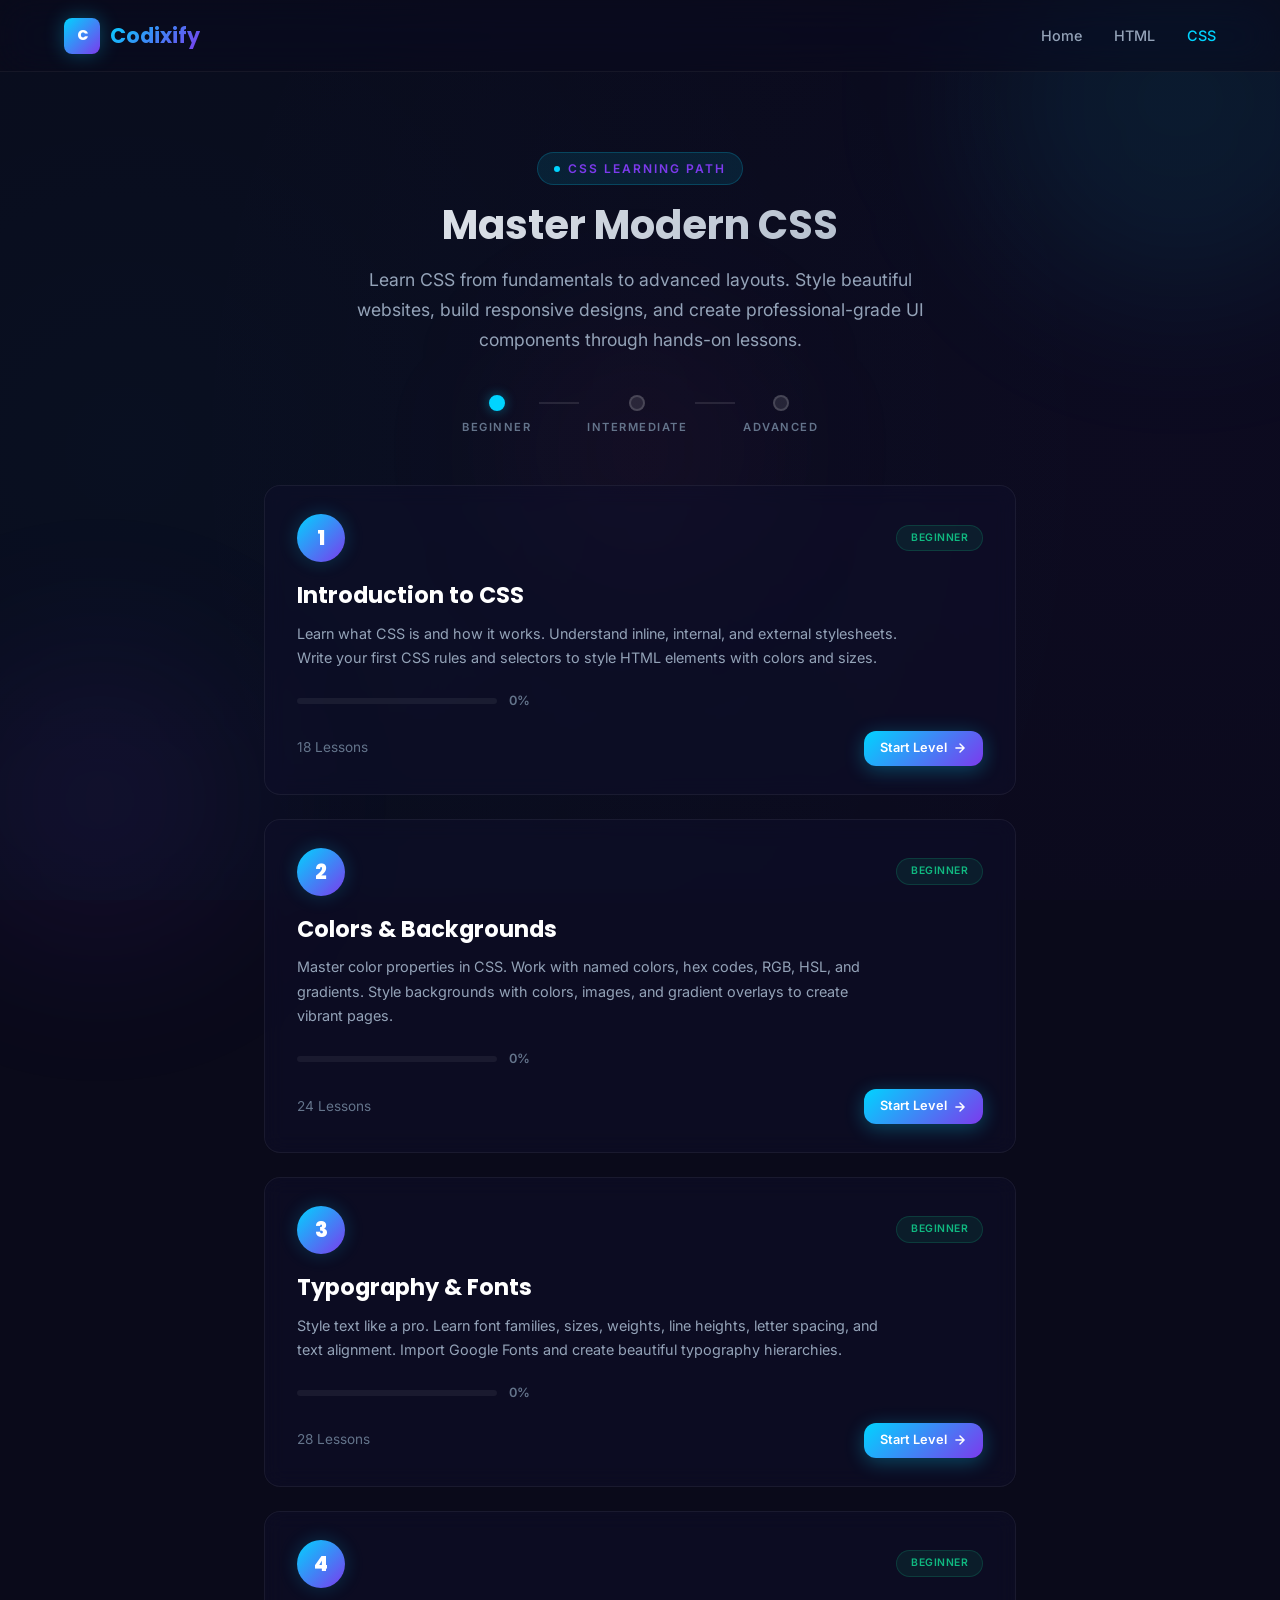
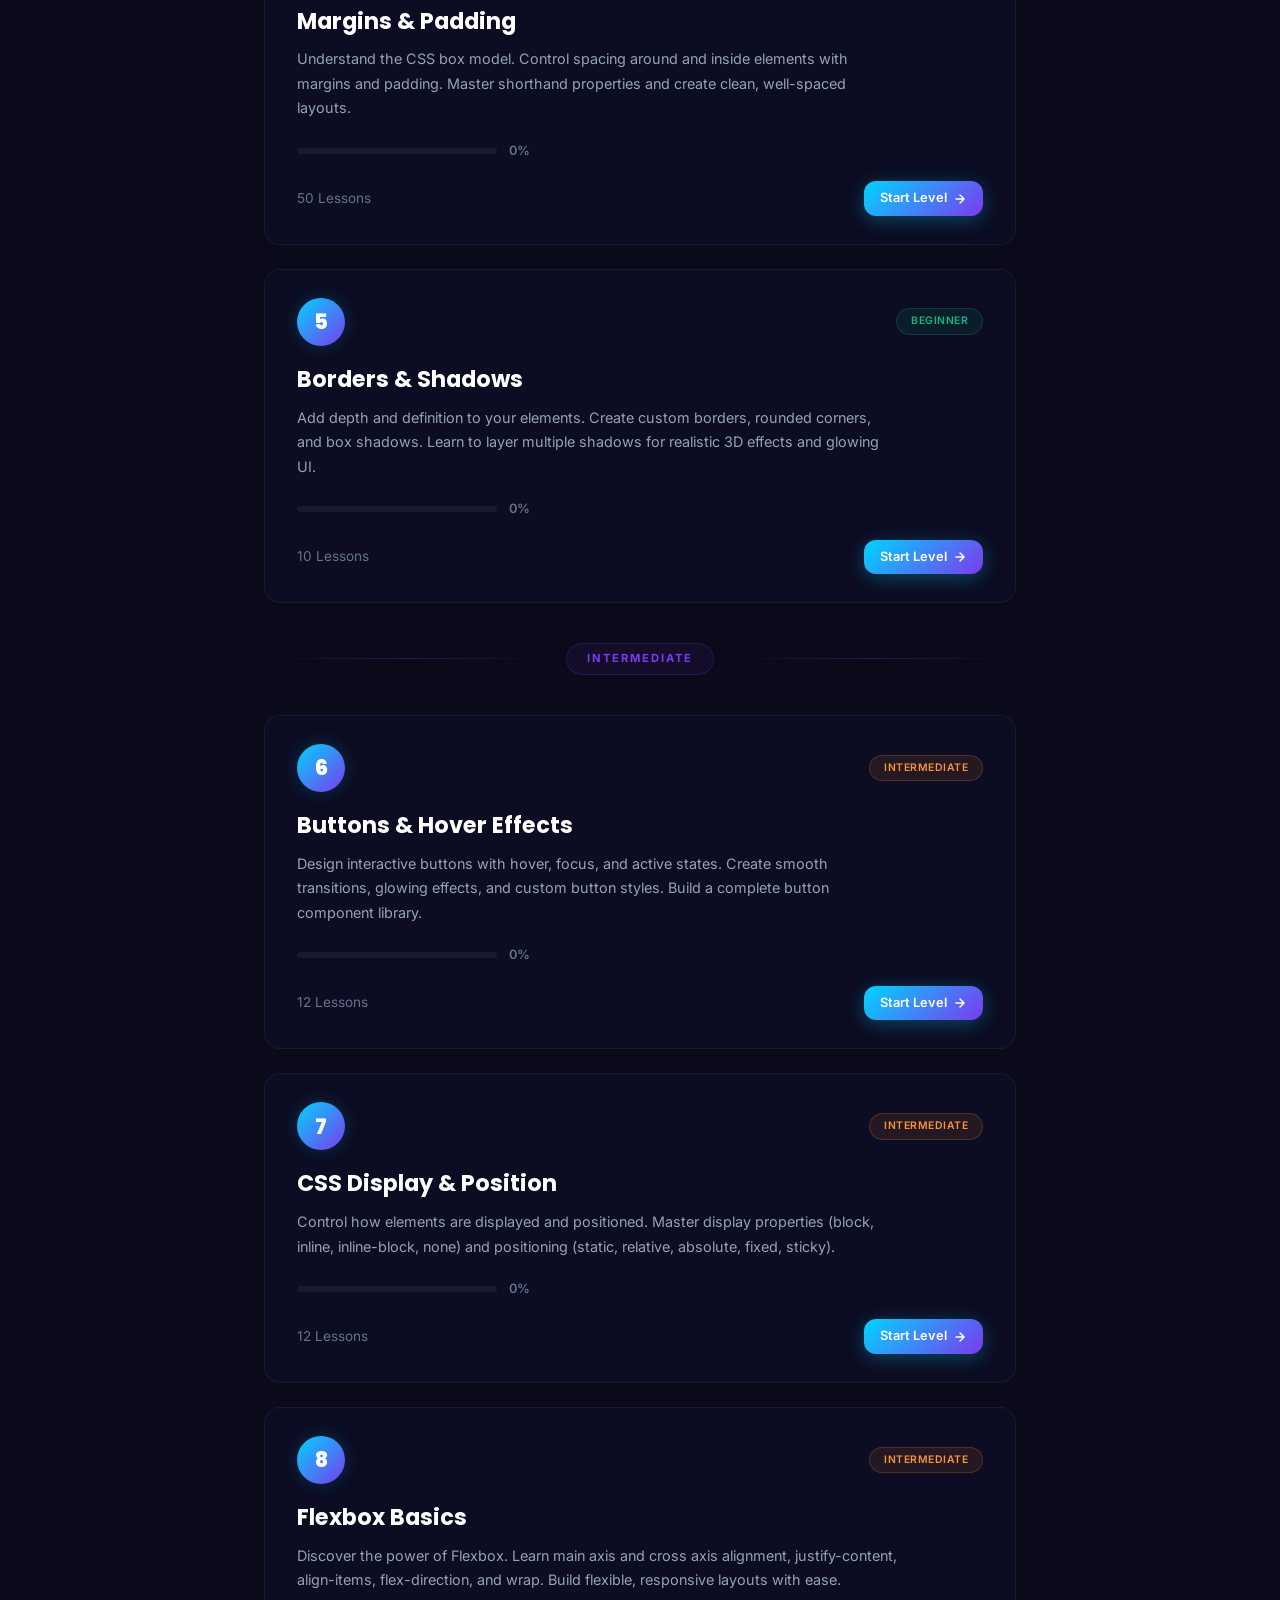
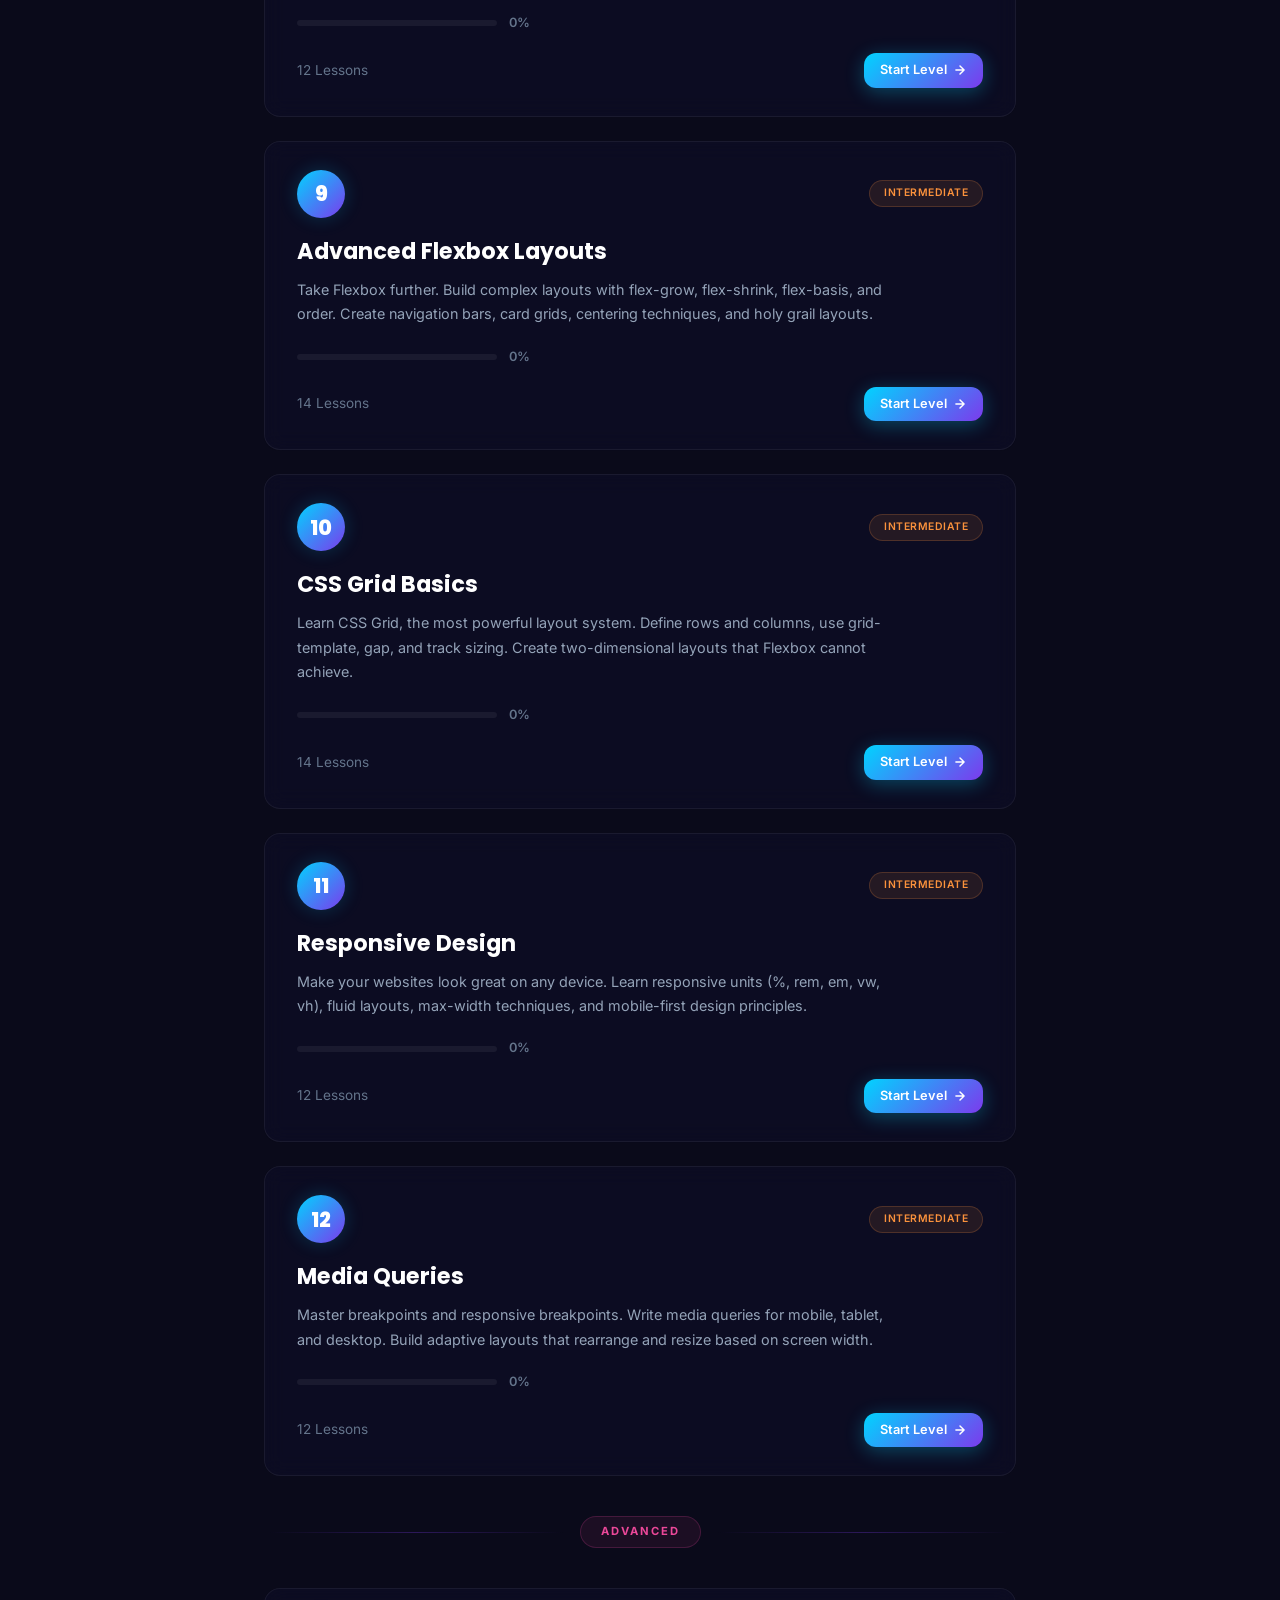
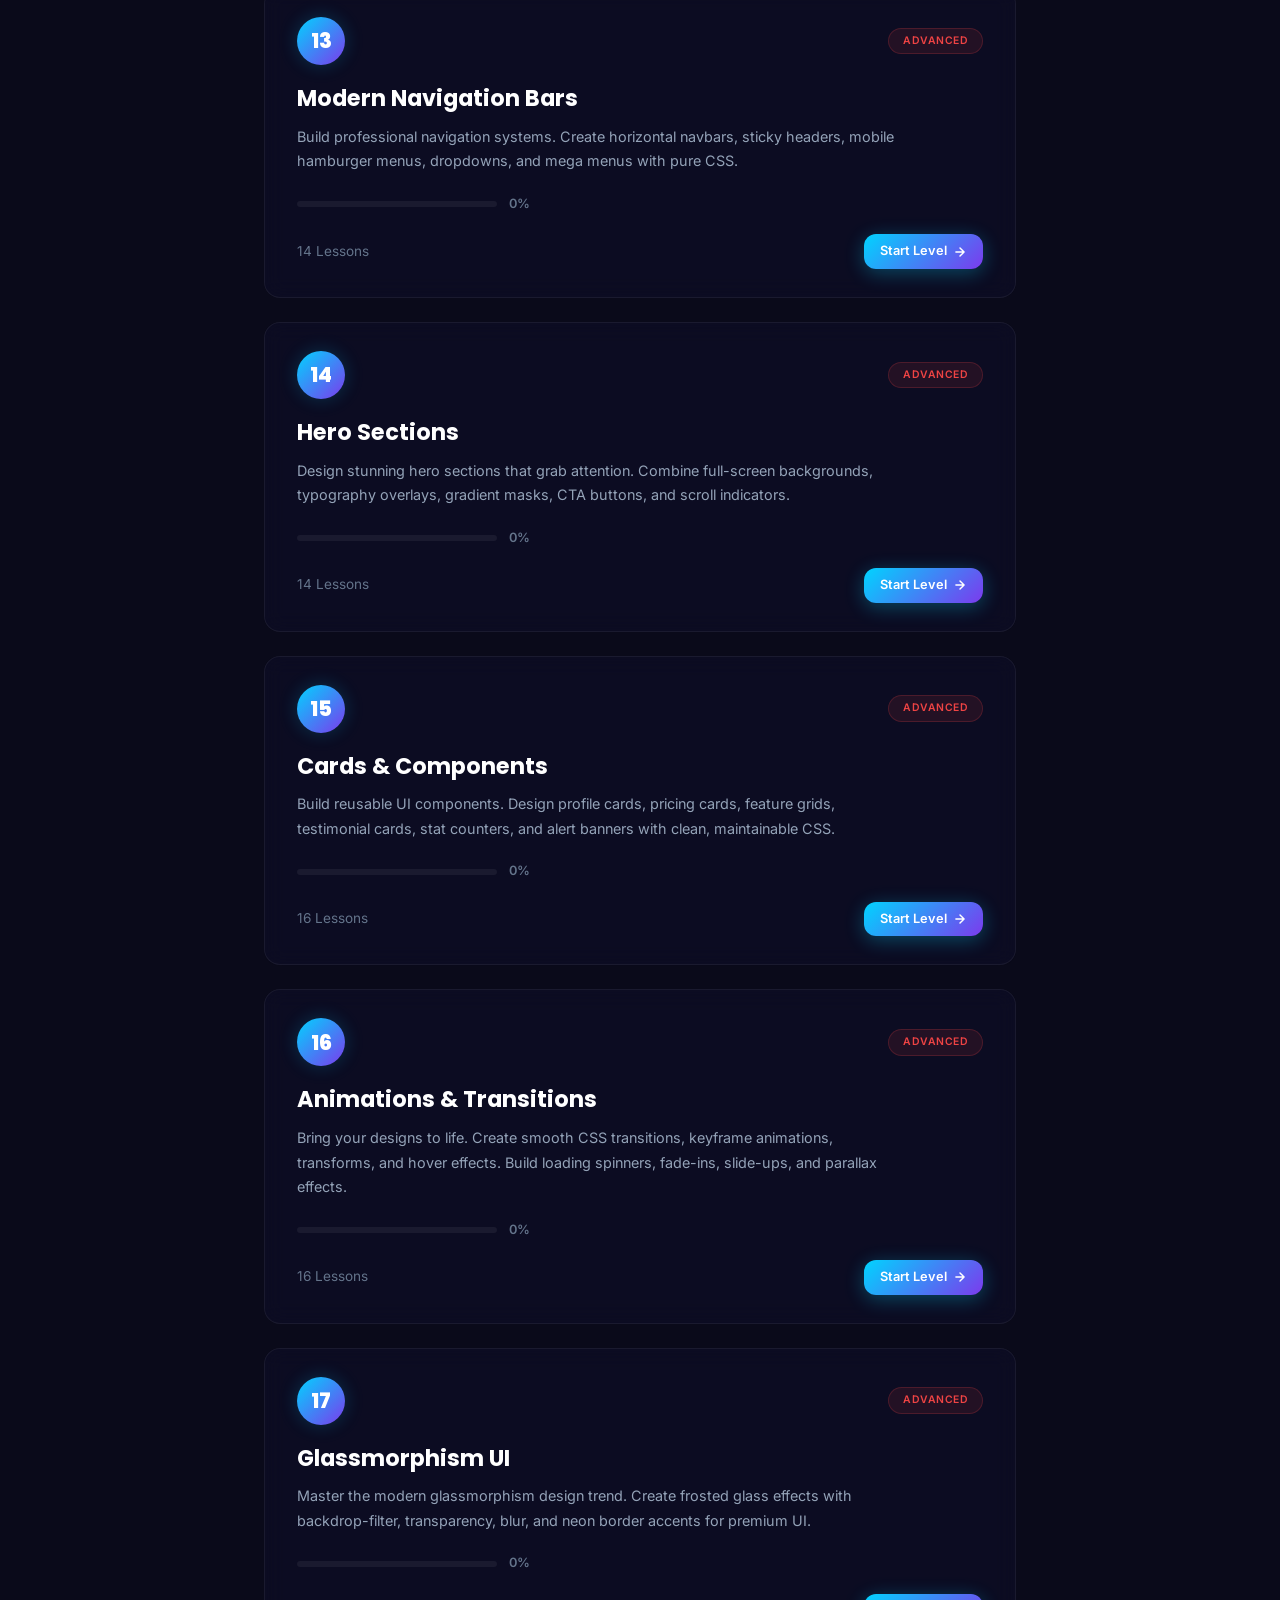
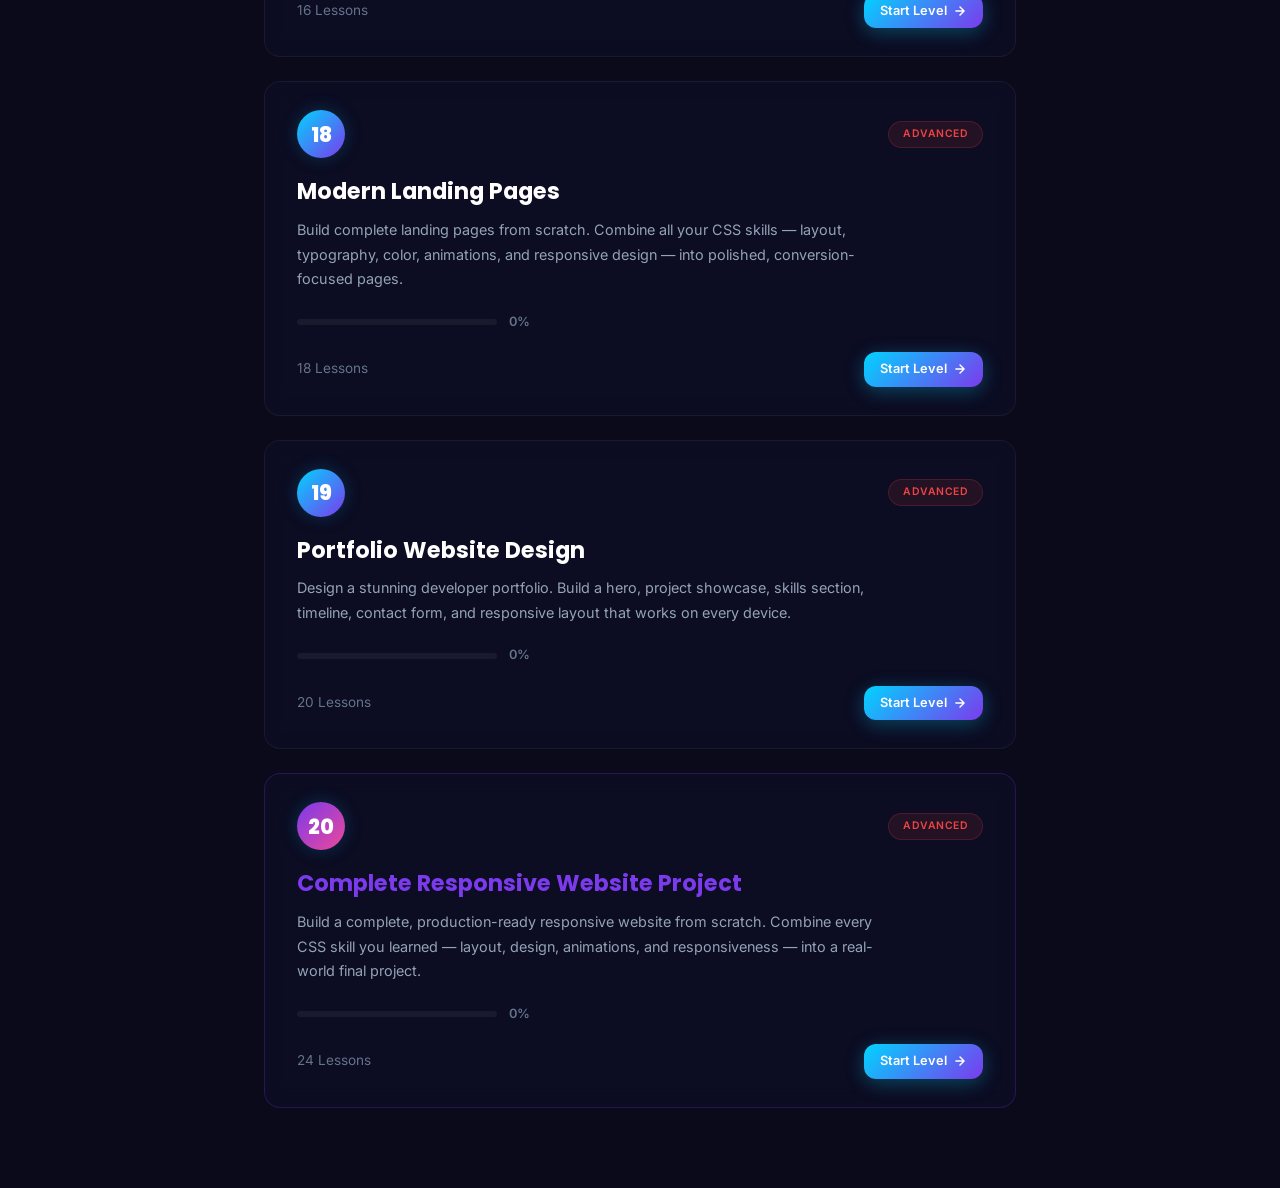
==== commit c6dd1f8b: "make css level 1" ====
--- a/css-levels.html
+++ b/css-levels.html
@@ -98,7 +98,7 @@
           </div>
 
           <div class="level-card-footer">
-            <span class="level-lessons">10 Lessons</span>
+            <span class="level-lessons">40 Lessons</span>
             <span class="btn btn-primary btn-sm" style="cursor:pointer;">
               Start Level
               <svg width="14" height="14" viewBox="0 0 24 24" fill="none" stroke="currentColor" stroke-width="2.5" stroke-linecap="round" stroke-linejoin="round"><path d="M5 12h14M12 5l7 7-7 7"/></svg>
--- a/style.css
+++ b/style.css
@@ -480,8 +480,9 @@
 }
 
 .btn-sm {
-  padding: 10px 20px;
-  font-size: 0.85rem;
+  padding: 7px 16px;
+  font-size: 0.8rem;
+  gap: 6px;
 }
 
 /* ===== HERO CODE ILLUSTRATION ===== */
@@ -1978,6 +1979,12 @@
   .validation-area {
     padding: 0 16px;
   }
+
+  .btn-sm {
+    padding: 6px 14px;
+    font-size: 0.75rem;
+    gap: 4px;
+  }
 }
 
 /* ===== HTML LEVELS PAGE (html-levels.html) ===== */
@@ -2158,6 +2165,9 @@
   display: flex;
   align-items: center;
   justify-content: space-between;
+  margin-top: 12px;
+  gap: 12px;
+  flex-wrap: wrap;
   position: relative;
   z-index: 1;
 }
@@ -2165,6 +2175,7 @@
 .level-lessons {
   font-size: 0.85rem;
   color: var(--text-muted);
+  white-space: nowrap;
 }
 
 /* ===== LEVEL PREVIEW MODAL ===== */
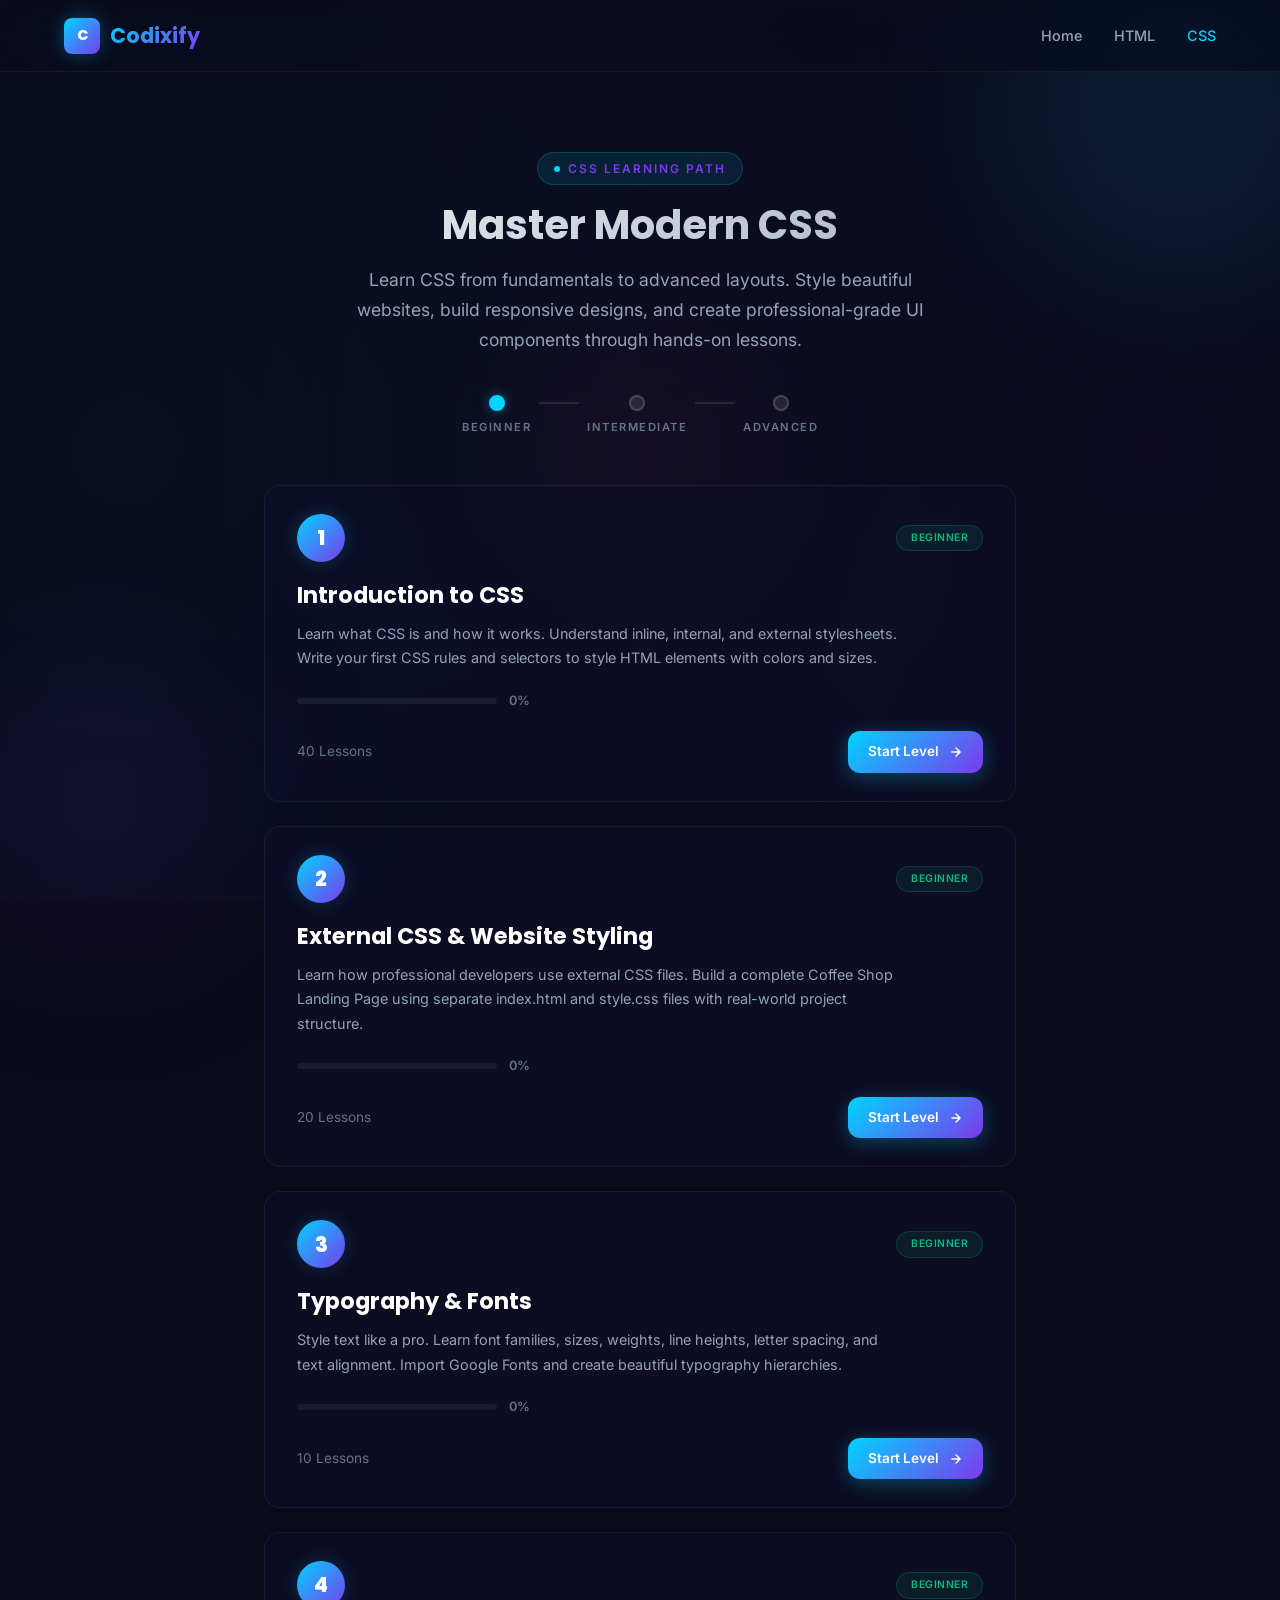
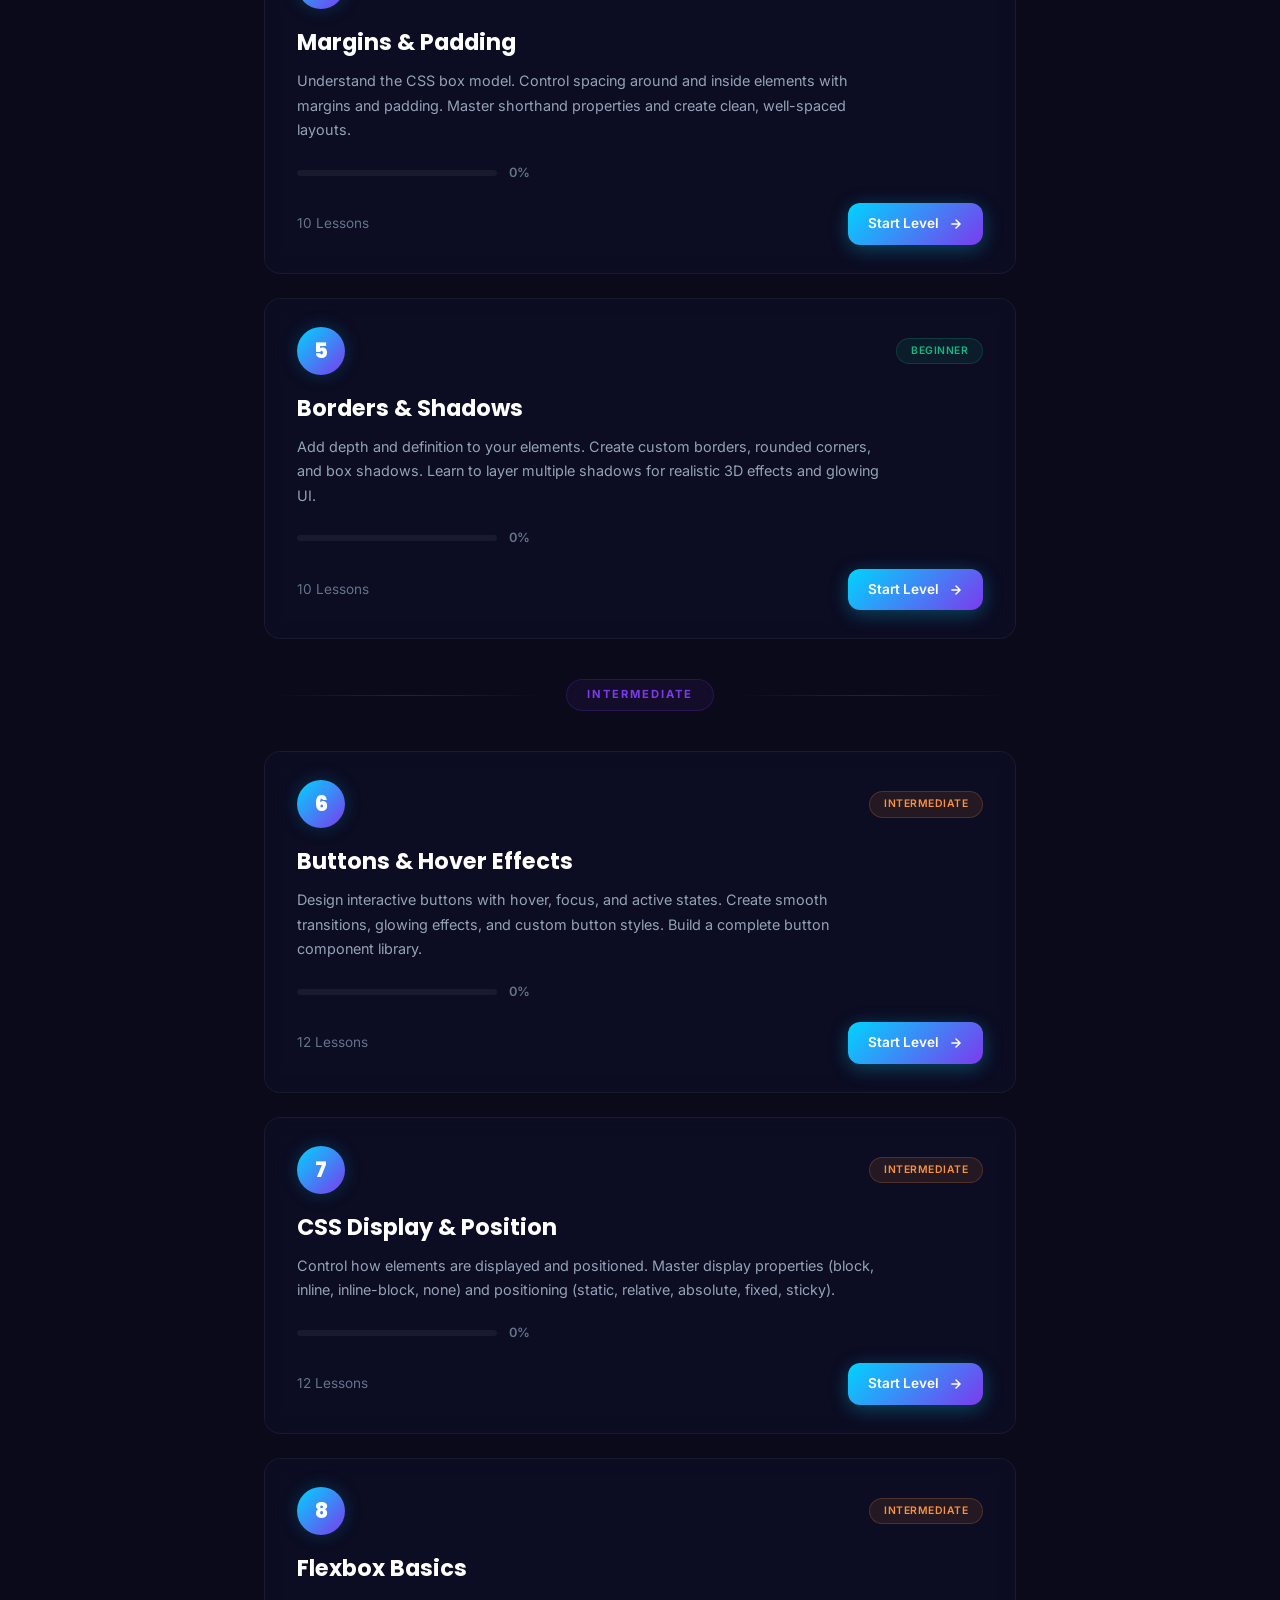
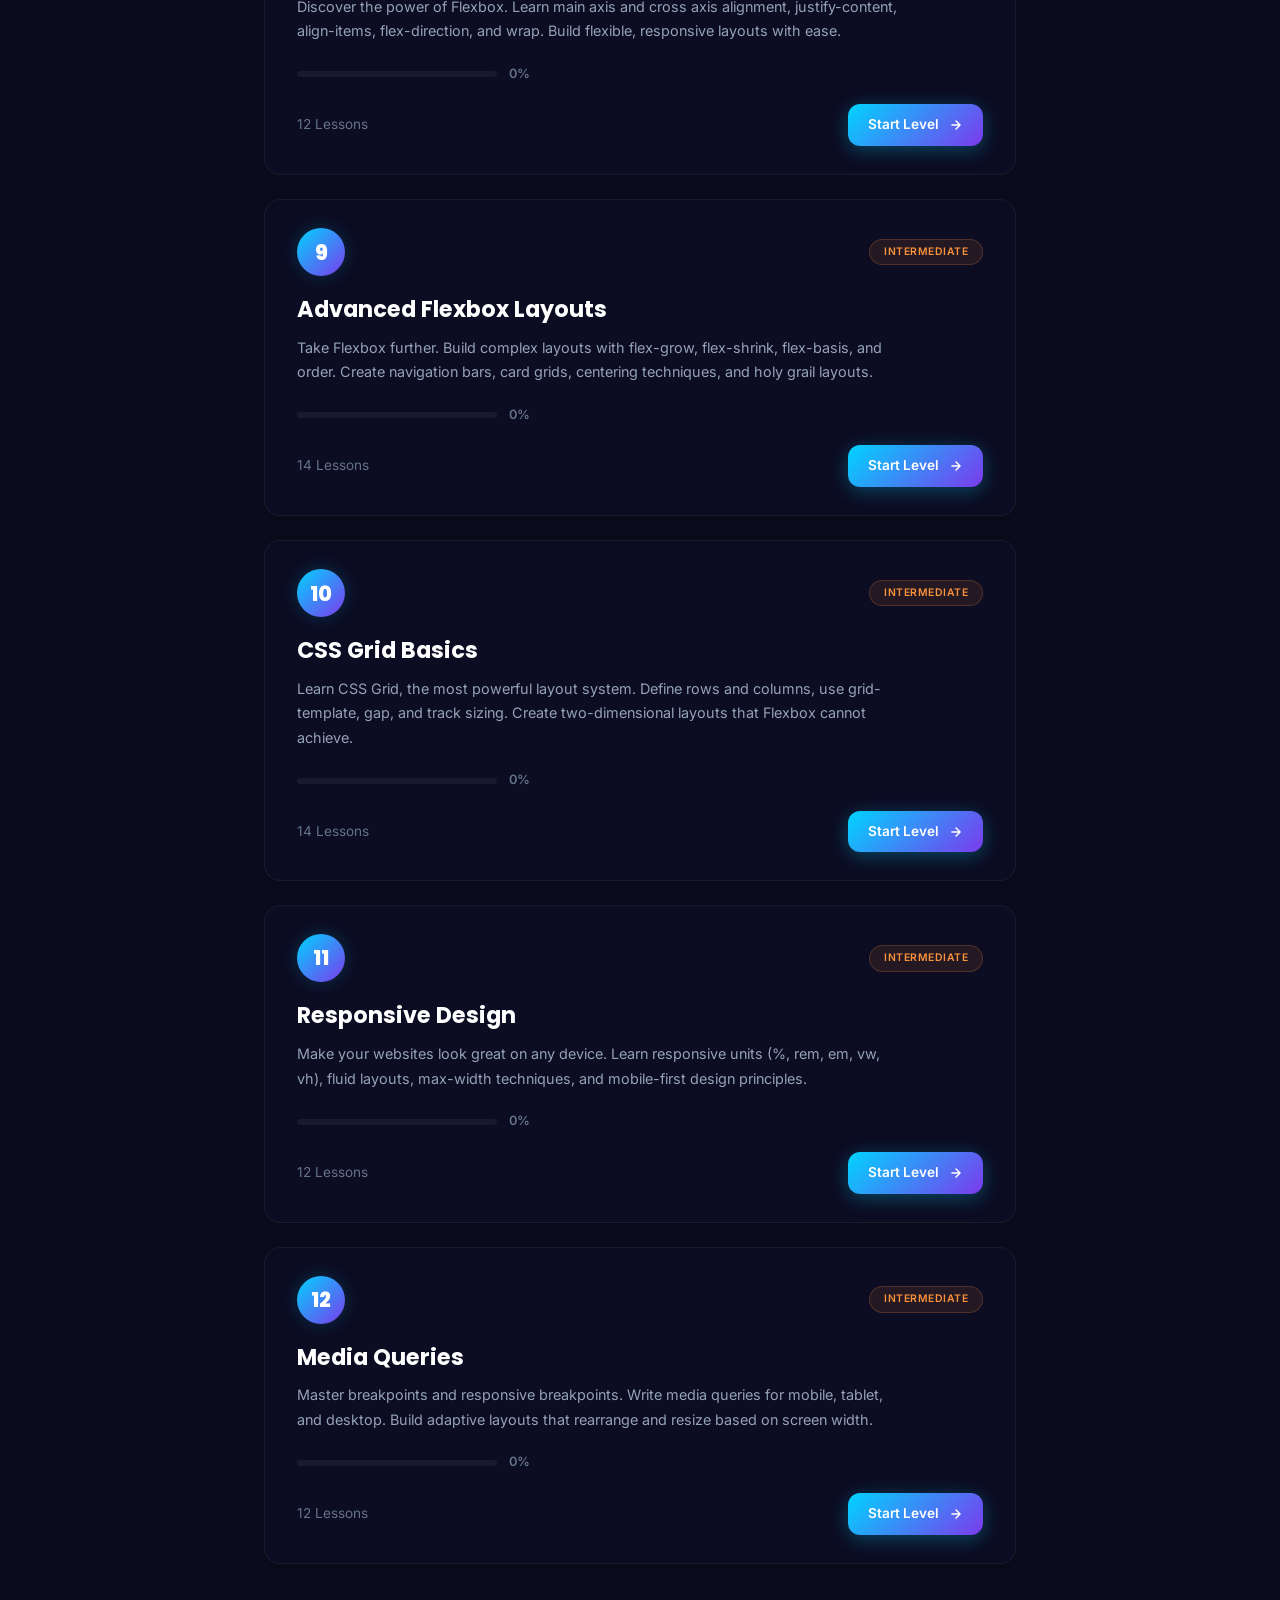
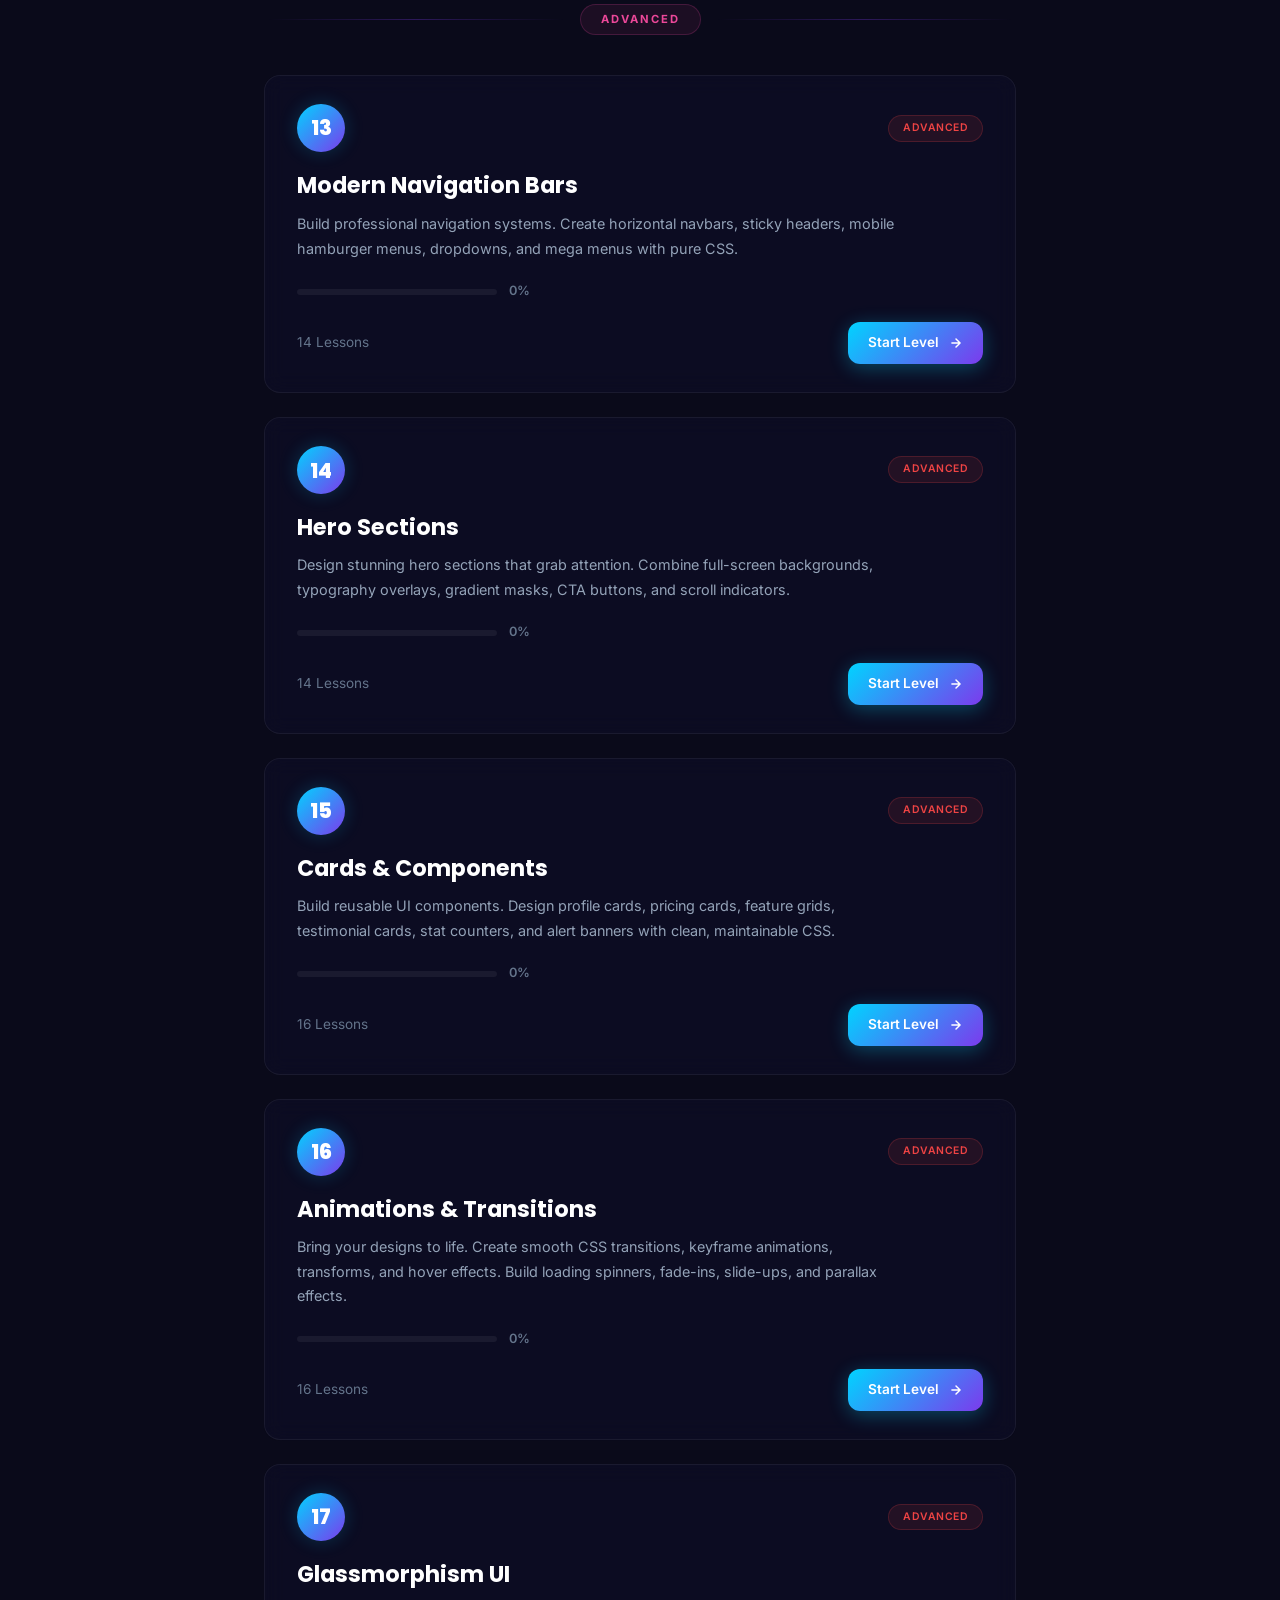
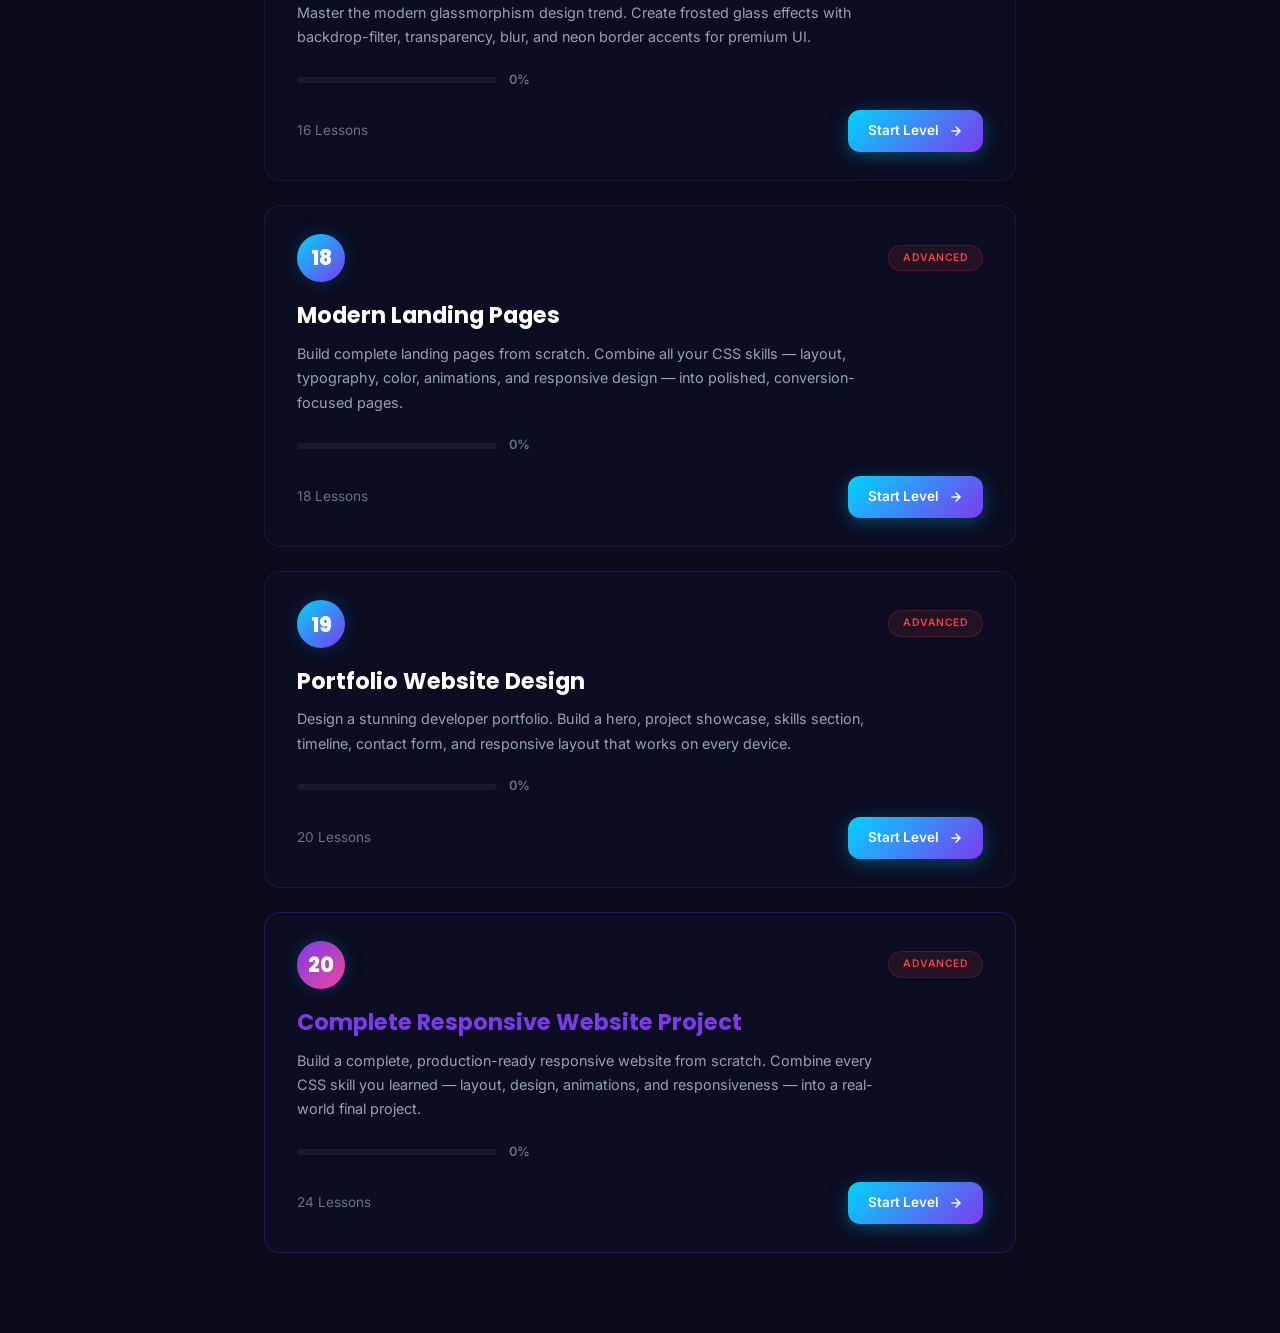
==== commit d3fd676e: "update level 2" ====
--- a/css-levels.html
+++ b/css-levels.html
@@ -115,21 +115,21 @@
             <span class="difficulty-badge beginner">Beginner</span>
           </div>
 
-          <h3 class="level-card-title">Colors & Backgrounds</h3>
-
-          <p class="level-card-desc">
-            Master color properties in CSS. Work with named colors, hex codes, RGB, HSL, and gradients. Style backgrounds with colors, images, and gradient overlays to create vibrant pages.
-          </p>
-
-          <div class="level-progress">
-            <div class="progress-bar">
-              <div class="progress-fill" style="width: 0%;"></div>
-            </div>
-            <span class="progress-text">0%</span>
-          </div>
-
-          <div class="level-card-footer">
-            <span class="level-lessons">10 Lessons</span>
+          <h3 class="level-card-title">External CSS & Website Styling</h3>
+
+          <p class="level-card-desc">
+            Learn how professional developers use external CSS files. Build a complete Coffee Shop Landing Page using separate index.html and style.css files with real-world project structure.
+          </p>
+
+          <div class="level-progress">
+            <div class="progress-bar">
+              <div class="progress-fill" style="width: 0%;"></div>
+            </div>
+            <span class="progress-text">0%</span>
+          </div>
+
+          <div class="level-card-footer">
+            <span class="level-lessons">20 Lessons</span>
             <span class="btn btn-primary btn-sm" style="cursor:pointer;">
               Start Level
               <svg width="14" height="14" viewBox="0 0 24 24" fill="none" stroke="currentColor" stroke-width="2.5" stroke-linecap="round" stroke-linejoin="round"><path d="M5 12h14M12 5l7 7-7 7"/></svg>
--- a/style.css
+++ b/style.css
@@ -480,9 +480,8 @@
 }
 
 .btn-sm {
-  padding: 7px 16px;
-  font-size: 0.8rem;
-  gap: 6px;
+  padding: 10px 20px;
+  font-size: 0.85rem;
 }
 
 /* ===== HERO CODE ILLUSTRATION ===== */
@@ -811,10 +810,9 @@
 /* ===== LEVEL-1 PAGE ===== */
 .level-page {
   padding-top: var(--navbar-height);
-  height: 100vh;
+  min-height: 100vh;
   display: flex;
   flex-direction: column;
-  overflow: hidden;
 }
 
 .level-header {
@@ -869,9 +867,9 @@
 /* ===== LEVEL LAYOUT ===== */
 .level-layout {
   flex: 1;
-  display: flex;
-  flex-direction: row;
-  align-items: stretch;
+  display: grid;
+  grid-template-columns: 320px 4px 1fr 4px 380px;
+  gap: 0;
   overflow: hidden;
   min-height: 0;
 }
@@ -879,48 +877,17 @@
 .level-layout .panel {
   overflow-y: auto;
   overflow-x: hidden;
-  display: flex;
-  flex-direction: column;
-  min-width: 0;
-}
-
-/* ===== RESIZE HANDLES ===== */
+}
+
 .resize-handle {
-  width: 6px;
-  flex-shrink: 0;
   cursor: col-resize;
-  position: relative;
+  background: transparent;
+  transition: background 0.2s;
   z-index: 10;
-  transition: background 0.2s ease;
-  background: transparent;
-}
-
-.resize-handle::before {
-  content: '';
-  position: absolute;
-  top: 0;
-  left: 2px;
-  width: 2px;
-  height: 100%;
-  background: rgba(255, 255, 255, 0.06);
-  transition: background 0.2s ease, box-shadow 0.2s ease;
-}
-
-.resize-handle:hover::before,
-.resize-handle:active::before {
-  background: var(--neon-blue);
-  box-shadow: 0 0 8px rgba(0, 212, 255, 0.4);
-}
-
-.resize-handle.dragging::before {
-  background: var(--neon-blue);
-  box-shadow: 0 0 12px rgba(0, 212, 255, 0.5);
-}
-
-body.resizing {
-  user-select: none;
-  -webkit-user-select: none;
-  cursor: col-resize;
+}
+
+.resize-handle:hover {
+  background: rgba(124, 58, 237, 0.3);
 }
 
 /* ===== INSTRUCTIONS PANEL ===== */
@@ -928,8 +895,6 @@
   background: rgba(10, 10, 26, 0.6);
   border-right: 1px solid rgba(255, 255, 255, 0.05);
   padding: 24px;
-  width: 320px;
-  flex-shrink: 0;
 }
 
 .instructions-panel .step-counter {
@@ -1057,6 +1022,77 @@
   border-radius: var(--radius-full);
 }
 
+.editor-tabs {
+  display: flex;
+  gap: 4px;
+}
+
+.editor-tab {
+  display: flex;
+  align-items: center;
+  gap: 7px;
+  font-size: 0.8rem;
+  font-family: var(--font-code);
+  color: var(--text-secondary);
+  padding: 6px 14px;
+  background: transparent;
+  border: 1px solid rgba(255,255,255,0.06);
+  border-radius: 4px;
+  cursor: pointer;
+  transition: all 0.2s;
+}
+
+.editor-tab:hover {
+  background: rgba(255,255,255,0.04);
+  border-color: rgba(255,255,255,0.1);
+}
+
+.editor-tab.active {
+  color: var(--text-primary);
+  background: rgba(0, 212, 255, 0.06);
+  border-color: rgba(0, 212, 255, 0.15);
+}
+
+.editor-tab .dot {
+  width: 8px;
+  height: 8px;
+  background: var(--neon-green);
+  border-radius: var(--radius-full);
+  flex-shrink: 0;
+}
+
+.editor-tab .dot.css-dot {
+  background: var(--neon-purple);
+}
+
+.editor-textarea {
+  display: none;
+  position: absolute;
+  top: 0;
+  left: 0;
+  width: 100%;
+  height: 100%;
+  padding: 16px 16px 16px 56px;
+  background: transparent;
+  border: none;
+  color: var(--text-primary);
+  font-family: var(--font-code);
+  font-size: 0.9rem;
+  line-height: 1.7;
+  resize: none;
+  outline: none;
+  z-index: 1;
+  tab-size: 2;
+}
+
+.editor-textarea.active {
+  display: block;
+}
+
+.editor-textarea::placeholder {
+  color: rgba(255,255,255,0.2);
+}
+
 .editor-wrapper {
   flex: 1;
   position: relative;
@@ -1068,8 +1104,6 @@
   display: flex;
   flex-direction: column;
   min-height: 0;
-  flex: 1 1 0;
-  min-width: 200px;
 }
 
 .editor-wrapper .line-numbers {
@@ -1134,8 +1168,6 @@
   display: flex;
   flex-direction: column;
   min-height: 0;
-  width: 380px;
-  flex-shrink: 0;
 }
 
 .preview-header {
@@ -1411,7 +1443,7 @@
   line-height: 1.3;
 }
 
-.toolbar-step-meta {
+.toolbar-step-meta { 
   display: flex;
   align-items: center;
   gap: 10px;
@@ -1755,11 +1787,8 @@
     margin: 0 auto;
   }
 
-  .instructions-panel {
-    width: 260px;
-  }
-  .preview-panel {
-    width: 300px;
+  .level-layout {
+    grid-template-columns: 280px 4px 1fr 4px 320px;
   }
 }
 
@@ -1823,13 +1852,8 @@
     gap: 20px;
   }
 
-  .level-layout .panel {
-    width: 100% !important;
-    flex: 1 1 0 !important;
-  }
-
-  .resize-handle {
-    display: none !important;
+  .level-layout {
+    grid-template-columns: 1fr;
   }
 
   .level-layout .panel {
@@ -1856,6 +1880,10 @@
     min-height: 60vh;
   }
 
+  .resize-handle {
+    display: none;
+  }
+
   .mobile-tabs {
     display: flex;
   }
@@ -1978,12 +2006,6 @@
 
   .validation-area {
     padding: 0 16px;
-  }
-
-  .btn-sm {
-    padding: 6px 14px;
-    font-size: 0.75rem;
-    gap: 4px;
   }
 }
 
@@ -2026,7 +2048,7 @@
   border-radius: var(--radius-lg);
   padding: 28px 32px;
   transition: var(--transition-normal);
-  overflow: hidden;
+  overflow: hidden;     
 }
 
 .level-card.card-available {
@@ -2165,9 +2187,6 @@
   display: flex;
   align-items: center;
   justify-content: space-between;
-  margin-top: 12px;
-  gap: 12px;
-  flex-wrap: wrap;
   position: relative;
   z-index: 1;
 }
@@ -2175,7 +2194,6 @@
 .level-lessons {
   font-size: 0.85rem;
   color: var(--text-muted);
-  white-space: nowrap;
 }
 
 /* ===== LEVEL PREVIEW MODAL ===== */
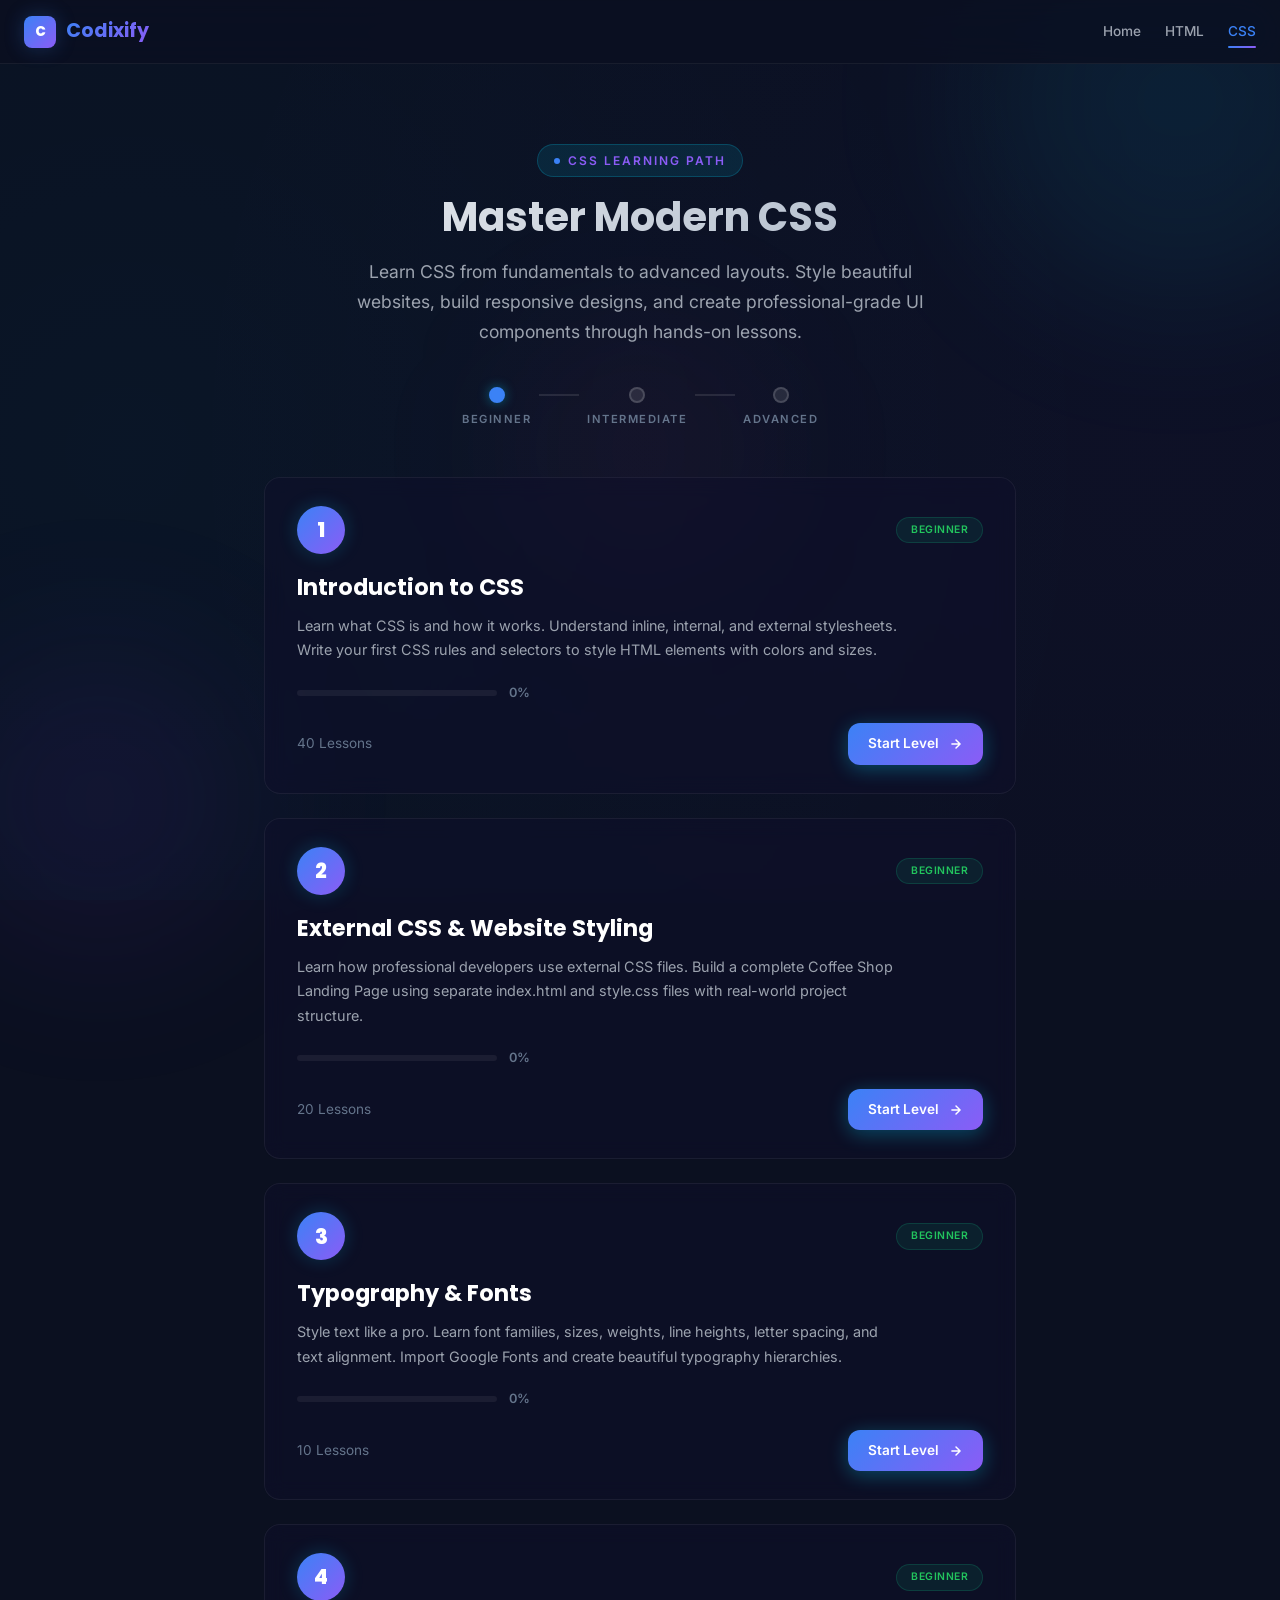
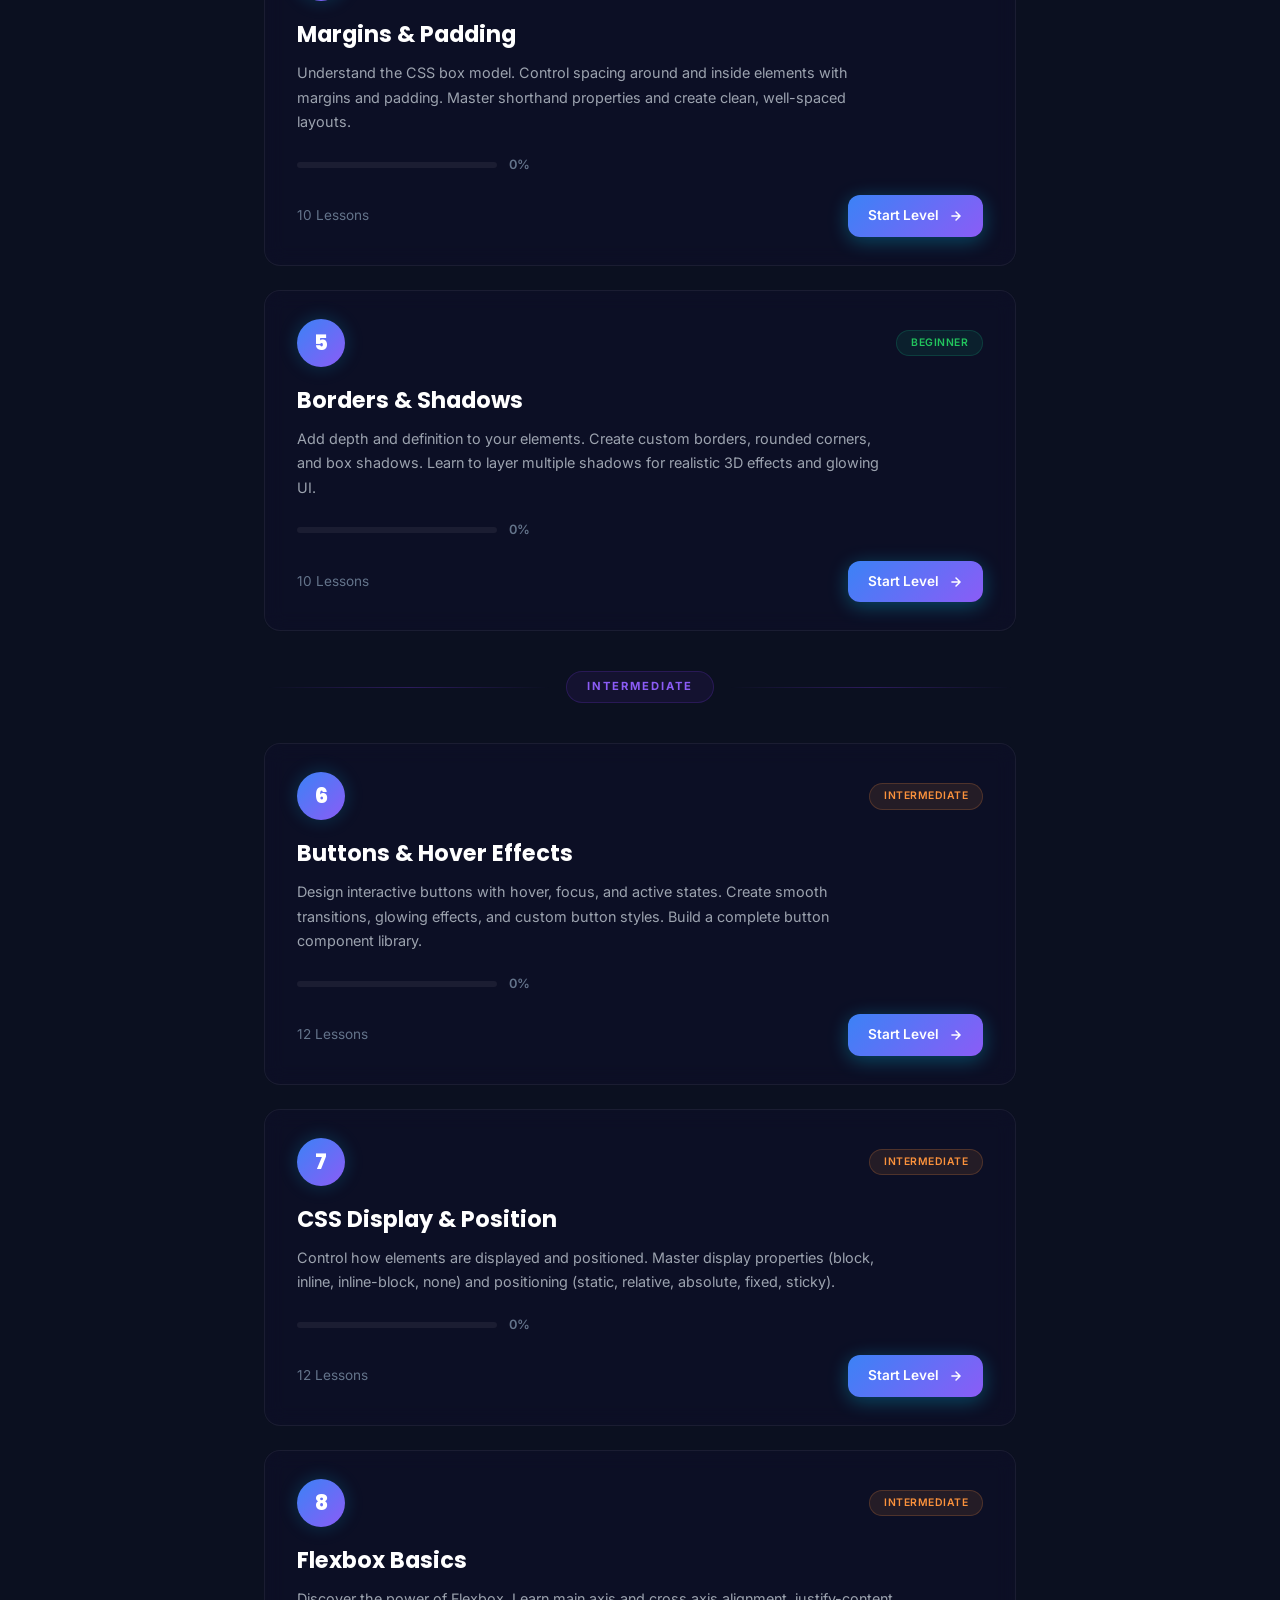
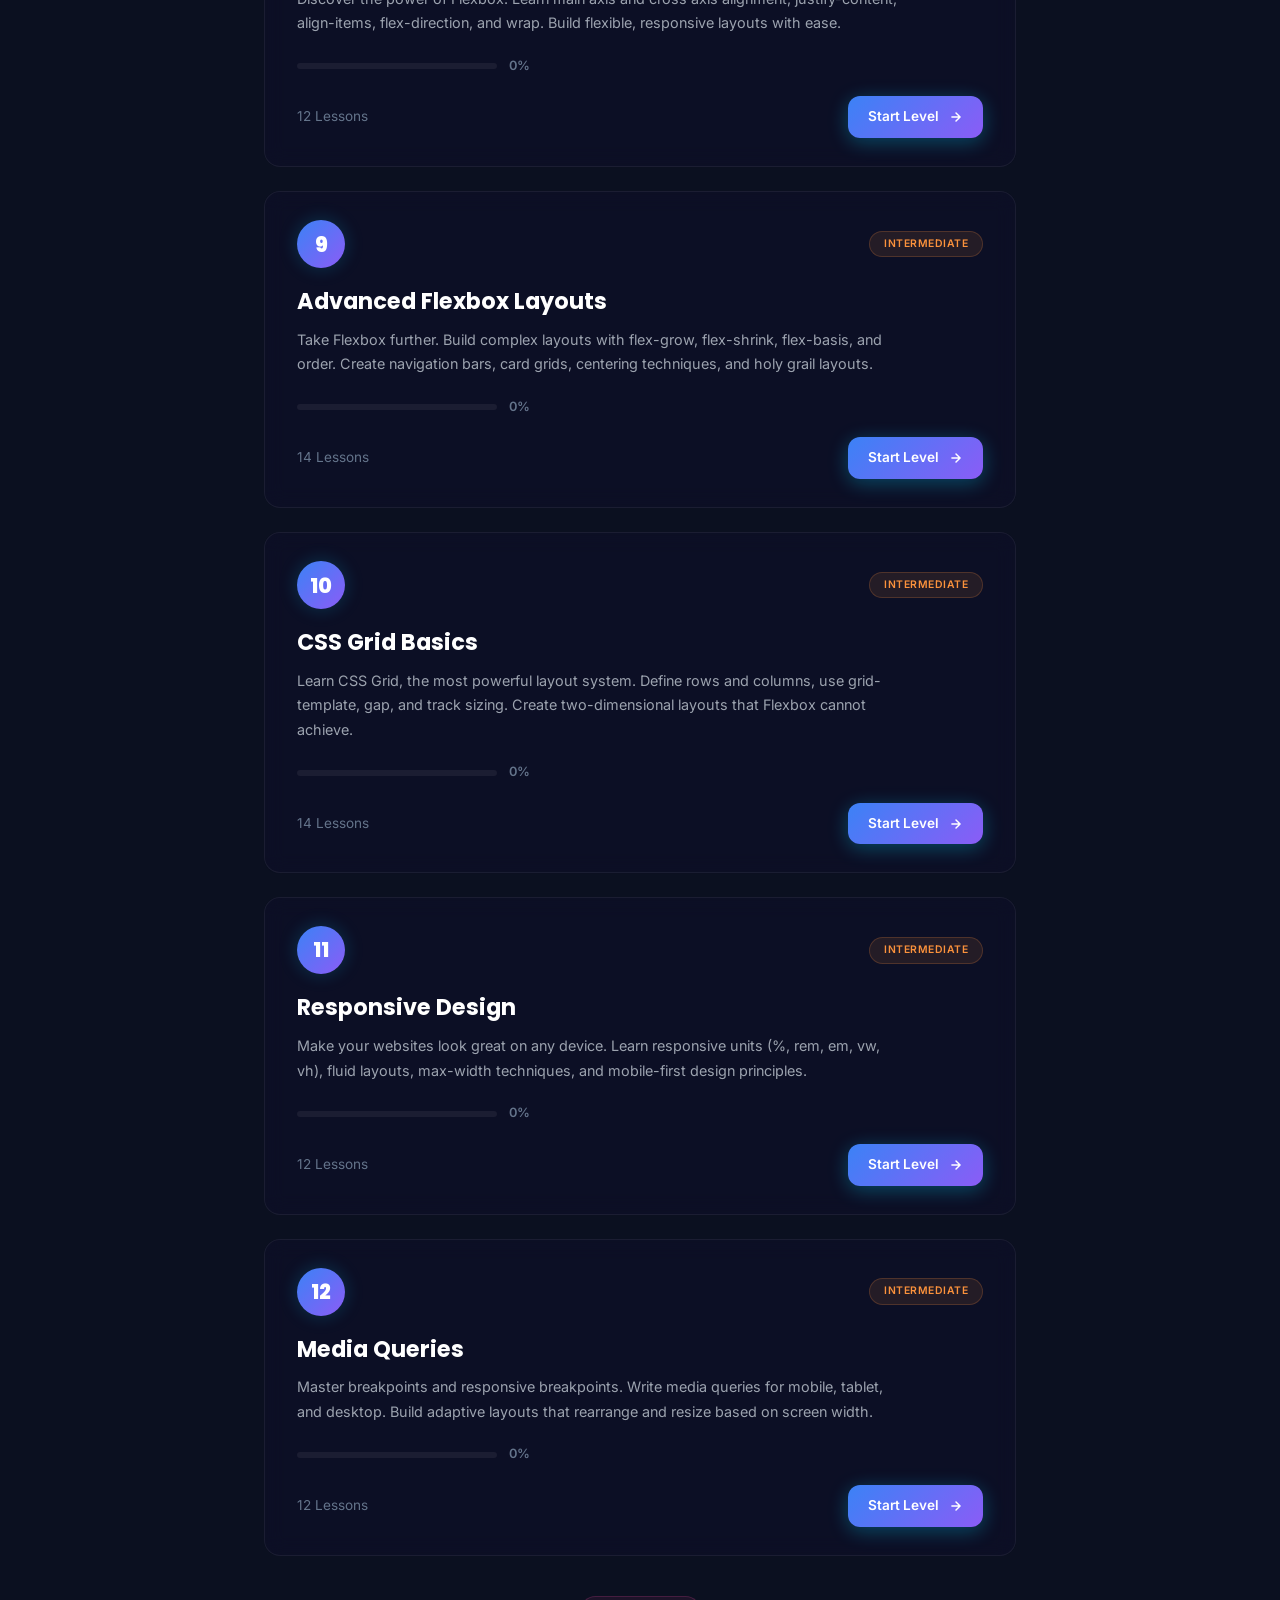
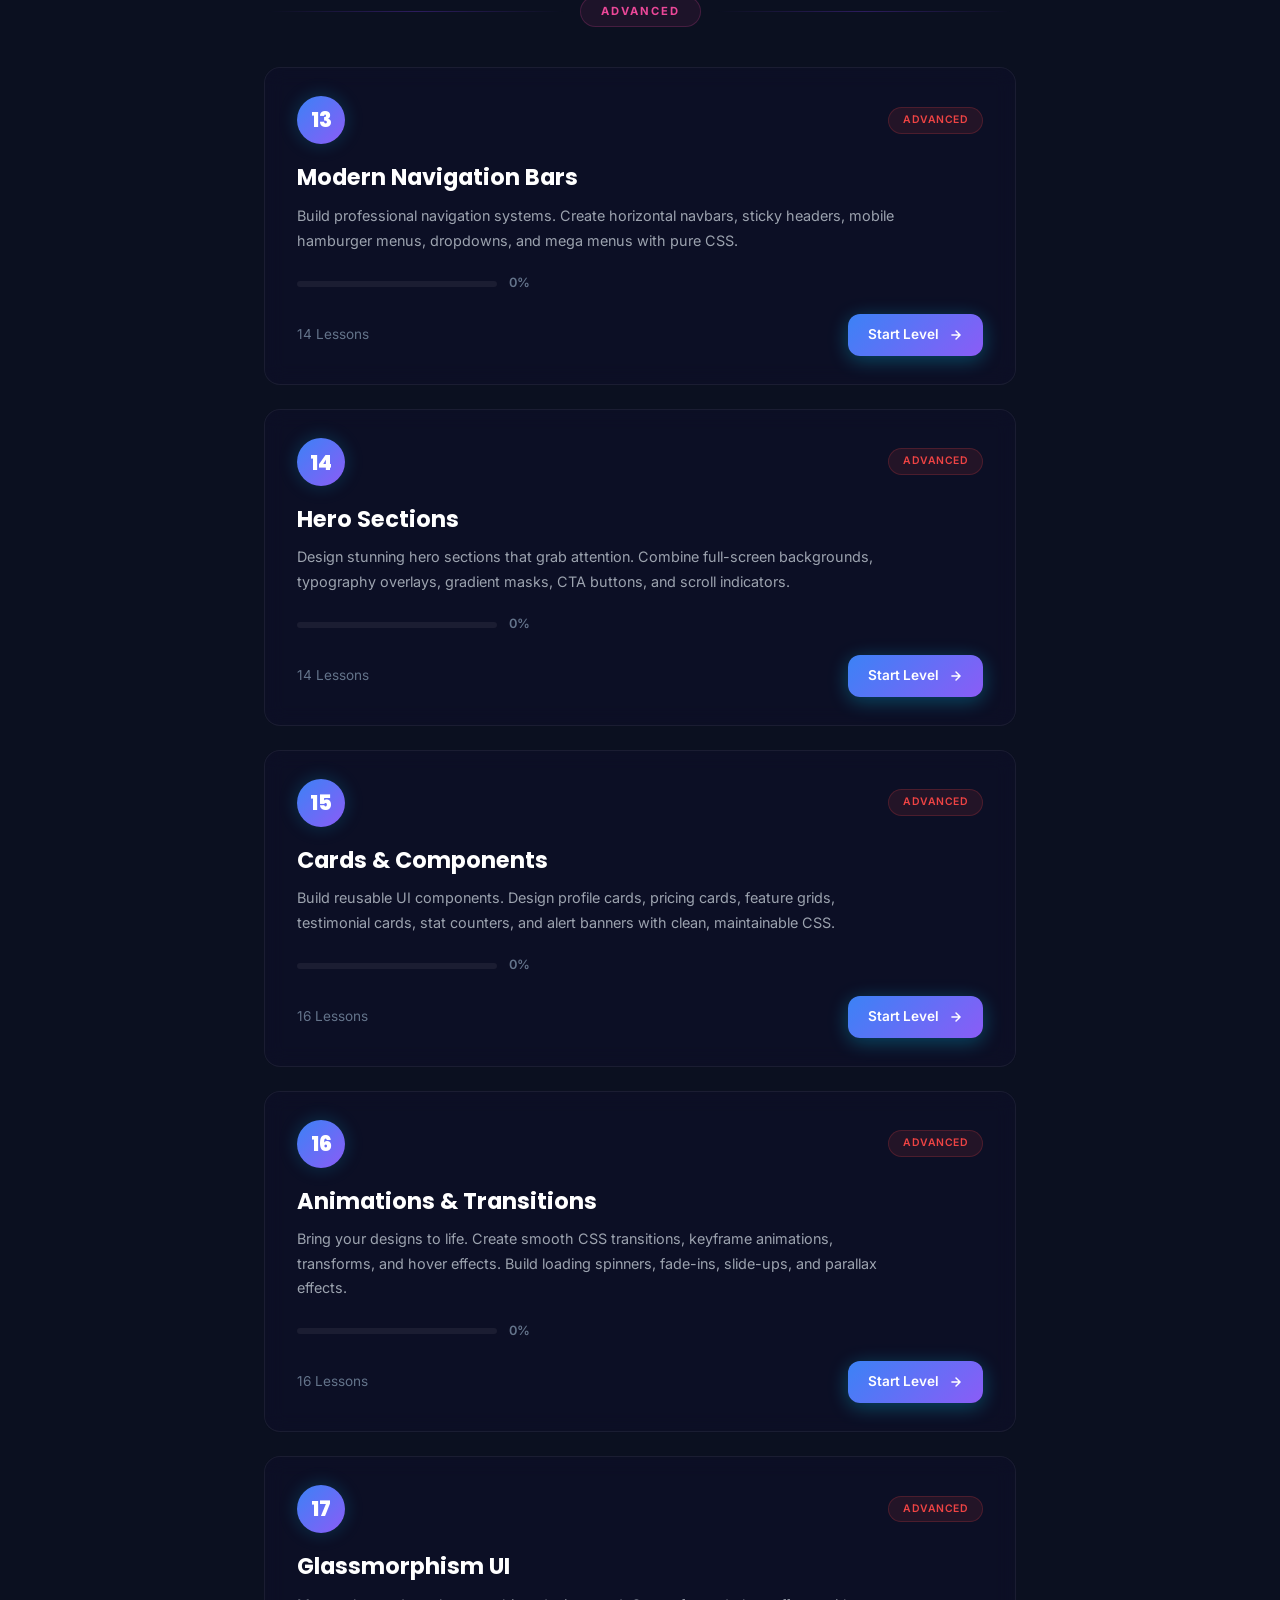
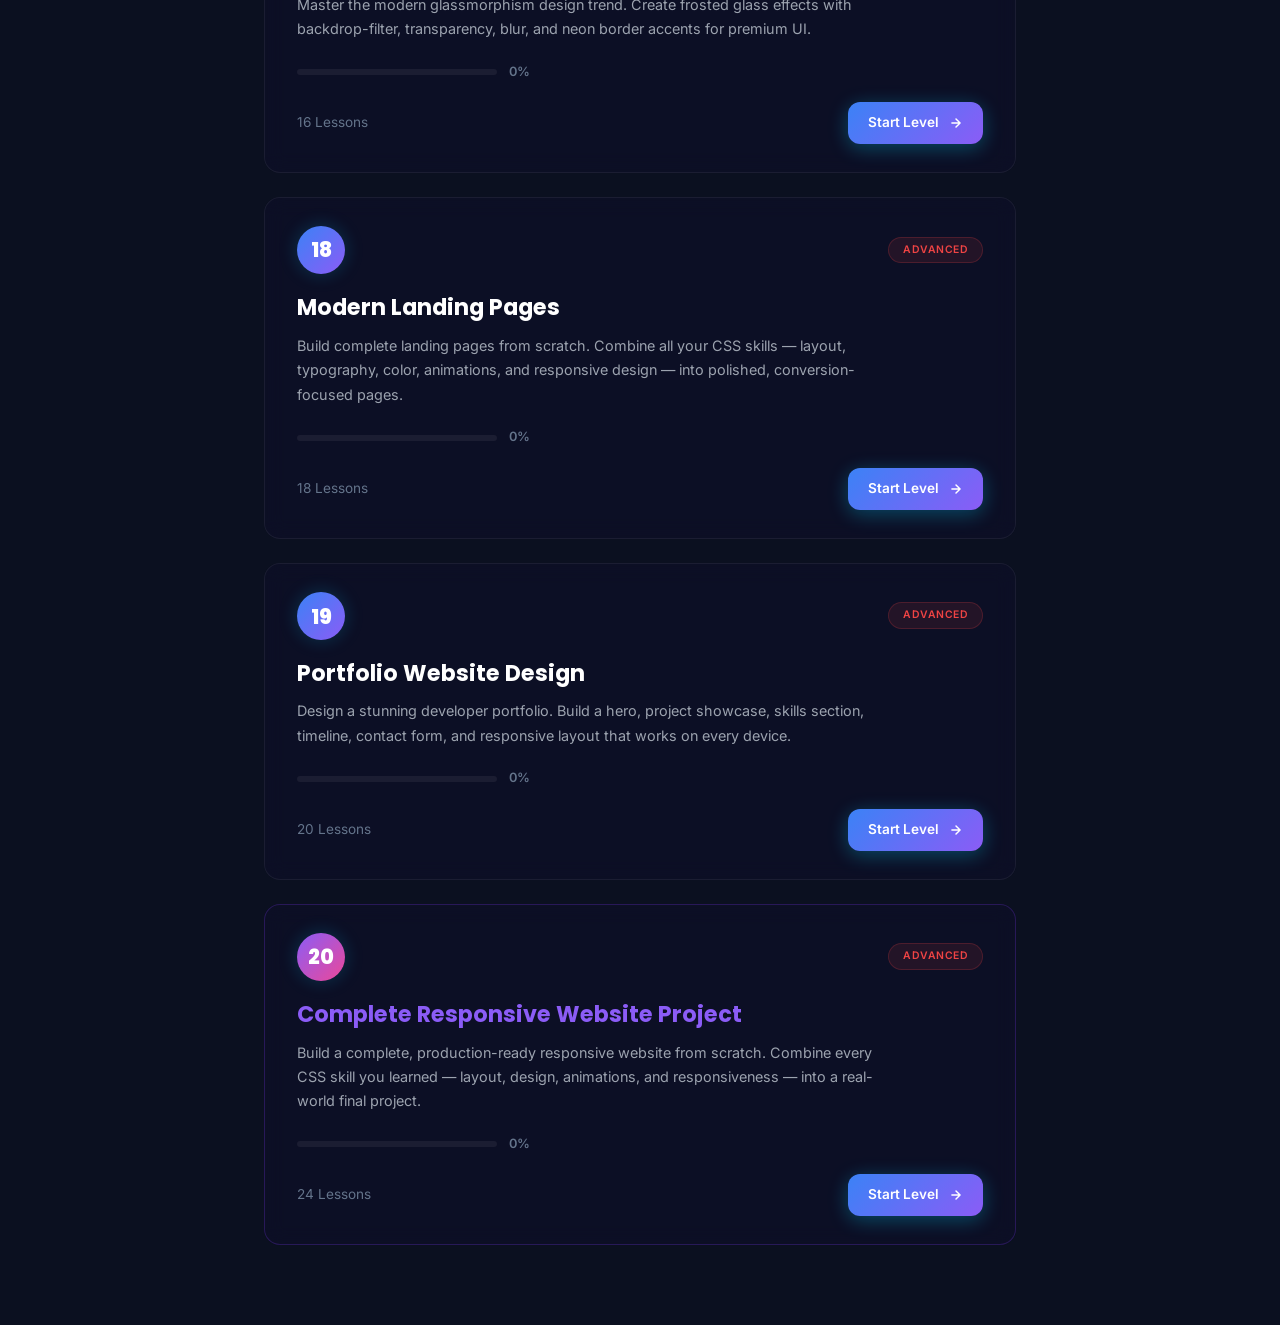
==== commit d8b080db: "level updated" ====
--- a/css-levels.html
+++ b/css-levels.html
@@ -7,6 +7,7 @@
   <link rel="preconnect" href="https://fonts.googleapis.com">
   <link rel="preconnect" href="https://fonts.gstatic.com" crossorigin>
   <link href="https://fonts.googleapis.com/css2?family=Inter:wght@300;400;500;600;700&family=Poppins:wght@500;600;700;800;900&family=JetBrains+Mono:wght@400;500&display=swap" rel="stylesheet">
+  <link rel="stylesheet" href="https://cdn.jsdelivr.net/npm/bootstrap-icons@1.11.3/font/bootstrap-icons.min.css">
   <link rel="stylesheet" href="style.css">
 </head>
 <body>
--- a/style.css
+++ b/style.css
@@ -1,29 +1,37 @@
 /* ============================================
-   CODIXIFY - Futuristic Coding Learning Platform
-   Style Sheet
+   CODIXIFY - Premium Coding Learning Platform
+   Style Sheet v2
    ============================================ */
 
 /* ===== CSS VARIABLES ===== */
 :root {
-  --bg-primary: #0a0a1a;
-  --bg-secondary: #0f0f2a;
-  --bg-card: rgba(255, 255, 255, 0.03);
+  --bg-primary: #0b1020;
+  --bg-secondary: #131a2d;
+  --bg-sidebar: #0f172a;
+  --bg-card: rgba(255, 255, 255, 0.04);
   --bg-glass: rgba(255, 255, 255, 0.05);
   --bg-glass-hover: rgba(255, 255, 255, 0.08);
   --border-glass: rgba(255, 255, 255, 0.08);
   --border-glass-hover: rgba(255, 255, 255, 0.15);
-  --neon-blue: #00d4ff;
-  --neon-purple: #7c3aed;
-  --neon-cyan: #22d3ee;
+  --accent-blue: #3b82f6;
+  --accent-purple: #8b5cf6;
+  --accent-cyan: #06b6d4;
+  --accent-pink: #ec4899;
+  --accent-green: #22c55e;
+  --warning: #facc15;
+  --danger: #ef4444;
+  --neon-blue: #3b82f6;
+  --neon-purple: #8b5cf6;
+  --neon-cyan: #06b6d4;
   --neon-pink: #ec4899;
-  --neon-green: #10b981;
+  --neon-green: #22c55e;
   --text-primary: #ffffff;
-  --text-secondary: #94a3b8;
+  --text-secondary: #9ca3af;
   --text-muted: #64748b;
-  --shadow-neon-blue: 0 0 20px rgba(0, 212, 255, 0.3);
-  --shadow-neon-purple: 0 0 20px rgba(124, 58, 237, 0.3);
-  --shadow-neon-cyan: 0 0 20px rgba(34, 211, 238, 0.3);
-  --shadow-card: 0 8px 32px rgba(0, 0, 0, 0.4);
+  --shadow-neon-blue: 0 0 20px rgba(59, 130, 246, 0.3);
+  --shadow-neon-purple: 0 0 20px rgba(139, 92, 246, 0.3);
+  --shadow-neon-cyan: 0 0 20px rgba(6, 182, 212, 0.3);
+  --shadow-card: 0 8px 32px rgba(0, 0, 0, 0.5);
   --radius-sm: 8px;
   --radius-md: 12px;
   --radius-lg: 16px;
@@ -35,8 +43,9 @@
   --transition-fast: 0.2s ease;
   --transition-normal: 0.3s ease;
   --transition-slow: 0.5s ease;
-  --max-width: 1200px;
-  --navbar-height: 72px;
+  --max-width: 1280px;
+  --navbar-height: 64px;
+  --sidebar-width: 320px;
 }
 
 /* ===== RESET & BASE ===== */
@@ -241,16 +250,17 @@
   right: 0;
   z-index: 1000;
   height: var(--navbar-height);
-  background: rgba(10, 10, 26, 0.6);
-  backdrop-filter: blur(20px) saturate(1.5);
-  -webkit-backdrop-filter: blur(20px) saturate(1.5);
-  border-bottom: 1px solid rgba(255, 255, 255, 0.05);
+  background: rgba(11, 16, 32, 0.85);
+  backdrop-filter: blur(24px) saturate(1.5);
+  -webkit-backdrop-filter: blur(24px) saturate(1.5);
+  border-bottom: 1px solid rgba(255, 255, 255, 0.06);
   transition: var(--transition-normal);
 }
 
 .navbar.scrolled {
-  background: rgba(10, 10, 26, 0.85);
+  background: rgba(11, 16, 32, 0.95);
   border-bottom-color: rgba(255, 255, 255, 0.08);
+  box-shadow: 0 4px 30px rgba(0, 0, 0, 0.3);
 }
 
 .navbar .container {
@@ -258,6 +268,9 @@
   align-items: center;
   justify-content: space-between;
   height: 100%;
+  max-width: var(--max-width);
+  margin: 0 auto;
+  padding: 0 24px;
 }
 
 .navbar-brand {
@@ -265,53 +278,63 @@
   align-items: center;
   gap: 10px;
   font-family: var(--font-heading);
-  font-size: 1.3rem;
+  font-size: 1.2rem;
   font-weight: 700;
+  text-decoration: none;
+  color: var(--text-primary);
 }
 
 .navbar-brand .logo-icon {
-  width: 36px;
-  height: 36px;
-  background: linear-gradient(135deg, var(--neon-blue), var(--neon-purple));
+  width: 32px;
+  height: 32px;
+  background: linear-gradient(135deg, var(--accent-blue), var(--accent-purple));
   border-radius: var(--radius-sm);
   display: flex;
   align-items: center;
   justify-content: center;
-  font-size: 0.9rem;
+  font-size: 0.85rem;
   font-weight: 800;
   color: #fff;
-  box-shadow: 0 0 20px rgba(0, 212, 255, 0.3);
+  box-shadow: 0 0 20px rgba(59, 130, 246, 0.25);
 }
 
 .navbar-brand .logo-text {
-  background: linear-gradient(135deg, var(--neon-blue), var(--neon-purple));
+  background: linear-gradient(135deg, var(--accent-blue), var(--accent-purple));
   -webkit-background-clip: text;
   -webkit-text-fill-color: transparent;
   background-clip: text;
 }
 
+.navbar-center {
+  display: flex;
+  align-items: center;
+  gap: 24px;
+}
+
 .navbar-links {
   display: flex;
   align-items: center;
-  gap: 32px;
+  gap: 24px;
 }
 
 .navbar-links a {
-  font-size: 0.9rem;
+  font-size: 0.85rem;
   font-weight: 500;
   color: var(--text-secondary);
   transition: var(--transition-fast);
   position: relative;
+  padding: 4px 0;
+  text-decoration: none;
 }
 
 .navbar-links a::after {
   content: '';
   position: absolute;
-  bottom: -4px;
+  bottom: -2px;
   left: 0;
   width: 0;
   height: 2px;
-  background: linear-gradient(90deg, var(--neon-blue), var(--neon-purple));
+  background: linear-gradient(90deg, var(--accent-blue), var(--accent-purple));
   transition: var(--transition-normal);
   border-radius: 1px;
 }
@@ -325,7 +348,103 @@
 }
 
 .navbar-links a.active {
-  color: var(--neon-blue);
+  color: var(--accent-blue);
+}
+
+.navbar-links a.active::after {
+  width: 100%;
+}
+
+.navbar-right {
+  display: flex;
+  align-items: center;
+  gap: 12px;
+}
+
+.navbar-search {
+  display: flex;
+  align-items: center;
+  gap: 8px;
+  padding: 6px 14px;
+  background: rgba(255, 255, 255, 0.04);
+  border: 1px solid rgba(255, 255, 255, 0.06);
+  border-radius: 8px;
+  color: var(--text-muted);
+  font-size: 0.8rem;
+  cursor: pointer;
+  transition: var(--transition-fast);
+}
+
+.navbar-search:hover {
+  background: rgba(255, 255, 255, 0.06);
+  border-color: rgba(255, 255, 255, 0.1);
+}
+
+.navbar-search i {
+  font-size: 0.9rem;
+}
+
+.navbar-search .search-hint {
+  color: var(--text-muted);
+  font-size: 0.7rem;
+  padding: 2px 6px;
+  background: rgba(255, 255, 255, 0.04);
+  border-radius: 4px;
+  border: 1px solid rgba(255, 255, 255, 0.06);
+}
+
+.navbar-icon-btn {
+  width: 36px;
+  height: 36px;
+  display: flex;
+  align-items: center;
+  justify-content: center;
+  background: transparent;
+  border: none;
+  color: var(--text-secondary);
+  font-size: 1.2rem;
+  border-radius: 8px;
+  cursor: pointer;
+  transition: var(--transition-fast);
+  position: relative;
+  text-decoration: none;
+}
+
+.navbar-icon-btn:hover {
+  background: rgba(255, 255, 255, 0.06);
+  color: var(--text-primary);
+}
+
+.navbar-icon-btn .badge-dot {
+  position: absolute;
+  top: 6px;
+  right: 6px;
+  width: 8px;
+  height: 8px;
+  background: var(--danger);
+  border-radius: var(--radius-full);
+  border: 2px solid var(--bg-primary);
+}
+
+.navbar-avatar {
+  width: 32px;
+  height: 32px;
+  border-radius: var(--radius-full);
+  background: linear-gradient(135deg, var(--accent-blue), var(--accent-purple));
+  display: flex;
+  align-items: center;
+  justify-content: center;
+  color: #fff;
+  font-size: 0.75rem;
+  font-weight: 700;
+  cursor: pointer;
+  transition: var(--transition-fast);
+  border: 2px solid transparent;
+}
+
+.navbar-avatar:hover {
+  border-color: var(--accent-blue);
+  transform: scale(1.05);
 }
 
 .navbar-toggle {
@@ -335,11 +454,12 @@
   background: transparent;
   padding: 4px;
   cursor: pointer;
+  border: none;
 }
 
 .navbar-toggle span {
   display: block;
-  width: 24px;
+  width: 22px;
   height: 2px;
   background: var(--text-primary);
   border-radius: 2px;
@@ -385,14 +505,26 @@
   align-items: center;
   gap: 8px;
   padding: 8px 20px;
-  background: rgba(0, 212, 255, 0.08);
-  border: 1px solid rgba(0, 212, 255, 0.15);
+  background: rgba(59, 130, 246, 0.08);
+  border: 1px solid rgba(59, 130, 246, 0.15);
   border-radius: 100px;
   font-size: 0.8rem;
   font-weight: 500;
-  color: var(--neon-blue);
+  color: var(--accent-blue);
   margin-bottom: 24px;
   animation: fadeInUp 0.6s ease;
+}
+
+.badge-pill {
+  padding: 2px 10px;
+  background: rgba(139, 92, 246, 0.15);
+  border: 1px solid rgba(139, 92, 246, 0.2);
+  border-radius: 100px;
+  font-size: 0.7rem;
+  font-weight: 600;
+  color: var(--accent-purple);
+  text-transform: uppercase;
+  letter-spacing: 0.05em;
 }
 
 .hero-badge .dot {
@@ -482,6 +614,35 @@
 .btn-sm {
   padding: 10px 20px;
   font-size: 0.85rem;
+}
+
+.hero-stats {
+  display: flex;
+  gap: 32px;
+  margin-top: 40px;
+  animation: fadeInUp 0.6s ease 0.35s both;
+}
+
+.hero-stat {
+  display: flex;
+  flex-direction: column;
+  gap: 2px;
+}
+
+.stat-value {
+  font-family: var(--font-heading);
+  font-size: 1.6rem;
+  font-weight: 800;
+  background: linear-gradient(135deg, var(--accent-cyan), var(--accent-blue));
+  -webkit-background-clip: text;
+  -webkit-text-fill-color: transparent;
+  background-clip: text;
+}
+
+.stat-label {
+  font-size: 0.78rem;
+  color: var(--text-muted);
+  font-weight: 500;
 }
 
 /* ===== HERO CODE ILLUSTRATION ===== */
@@ -761,8 +922,94 @@
   transform: scale(1.1) rotate(-5deg);
 }
 
-.tech-card .card-icon .icon-bracket {
+.tech-card .card-icon i {
   font-size: 1.8rem;
+}
+
+.card-badge-group {
+  display: flex;
+  gap: 6px;
+  justify-content: center;
+  margin-bottom: 12px;
+  position: relative;
+  z-index: 1;
+}
+
+.card-badge {
+  display: inline-block;
+  padding: 3px 10px;
+  border-radius: 100px;
+  font-size: 0.65rem;
+  font-weight: 700;
+  text-transform: uppercase;
+  letter-spacing: 0.04em;
+}
+
+.theory-badge {
+  background: rgba(234, 179, 8, 0.15);
+  color: #eab308;
+  border: 1px solid rgba(234, 179, 8, 0.2);
+}
+
+.workshop-badge {
+  background: rgba(59, 130, 246, 0.15);
+  color: var(--accent-blue);
+  border: 1px solid rgba(59, 130, 246, 0.2);
+}
+
+.lab-badge {
+  background: rgba(34, 197, 94, 0.15);
+  color: #22c55e;
+  border: 1px solid rgba(34, 197, 94, 0.2);
+}
+
+.quiz-badge {
+  background: rgba(139, 92, 246, 0.15);
+  color: var(--accent-purple);
+  border: 1px solid rgba(139, 92, 246, 0.2);
+}
+
+.project-badge {
+  background: rgba(251, 146, 60, 0.15);
+  color: #fb923c;
+  border: 1px solid rgba(251, 146, 60, 0.2);
+}
+
+.coming-badge {
+  background: rgba(148, 163, 184, 0.15);
+  color: #94a3b8;
+  border: 1px solid rgba(148, 163, 184, 0.2);
+}
+
+.card-progress-mini {
+  display: flex;
+  align-items: center;
+  gap: 10px;
+  margin-bottom: 16px;
+  position: relative;
+  z-index: 1;
+  justify-content: center;
+}
+
+.card-progress-mini .progress-track {
+  width: 80px;
+  height: 4px;
+  background: rgba(255, 255, 255, 0.06);
+  border-radius: 4px;
+  overflow: hidden;
+}
+
+.card-progress-mini .progress-fill {
+  height: 100%;
+  background: linear-gradient(90deg, var(--accent-blue), var(--accent-purple));
+  border-radius: 4px;
+  transition: width 0.6s ease;
+}
+
+.card-progress-mini .progress-label {
+  font-size: 0.7rem;
+  color: var(--text-muted);
+  font-weight: 500;
 }
 
 .tech-card .card-title {
@@ -799,11 +1046,11 @@
 .tech-card.css-card:hover .card-link { color: var(--neon-purple); }
 .tech-card.js-card:hover .card-link { color: #fb923c; }
 
-.tech-card .card-link .arrow {
+.tech-card .card-link i {
   transition: var(--transition-fast);
 }
 
-.tech-card:hover .card-link .arrow {
+.tech-card:hover .card-link i {
   transform: translateX(4px);
 }
 
@@ -1706,19 +1953,102 @@
 
 /* ===== FOOTER ===== */
 .footer {
-  padding: 24px 0;
+  padding: 60px 0 0;
+  border-top: 1px solid rgba(255, 255, 255, 0.05);
+  background: linear-gradient(180deg, transparent, rgba(11, 16, 32, 0.5));
+}
+
+.footer-grid {
+  display: grid;
+  grid-template-columns: 1.5fr 1fr;
+  gap: 60px;
+  margin-bottom: 40px;
+}
+
+.footer-logo {
+  display: flex;
+  align-items: center;
+  gap: 10px;
+  margin-bottom: 16px;
+}
+
+.footer-desc {
+  font-size: 0.85rem;
+  color: var(--text-muted);
+  line-height: 1.7;
+  max-width: 320px;
+  margin-bottom: 20px;
+}
+
+.footer-social {
+  display: flex;
+  gap: 12px;
+}
+
+.social-link {
+  width: 36px;
+  height: 36px;
+  display: flex;
+  align-items: center;
+  justify-content: center;
+  background: rgba(255, 255, 255, 0.04);
+  border: 1px solid rgba(255, 255, 255, 0.06);
+  border-radius: var(--radius-full);
+  color: var(--text-secondary);
+  font-size: 1rem;
+  transition: var(--transition-fast);
+  text-decoration: none;
+}
+
+.social-link:hover {
+  background: rgba(255, 255, 255, 0.08);
+  border-color: var(--accent-blue);
+  color: var(--accent-blue);
+  transform: translateY(-2px);
+}
+
+.footer-links {
+  display: grid;
+  grid-template-columns: 1fr 1fr;
+  gap: 40px;
+}
+
+.footer-col h4 {
+  font-family: var(--font-heading);
+  font-size: 0.85rem;
+  font-weight: 700;
+  color: var(--text-primary);
+  margin-bottom: 16px;
+  text-transform: uppercase;
+  letter-spacing: 0.05em;
+}
+
+.footer-col a {
+  display: block;
+  font-size: 0.85rem;
+  color: var(--text-muted);
+  text-decoration: none;
+  padding: 4px 0;
+  transition: var(--transition-fast);
+}
+
+.footer-col a:hover {
+  color: var(--accent-blue);
+}
+
+.footer-bottom {
+  padding: 20px 0;
   border-top: 1px solid rgba(255, 255, 255, 0.05);
   text-align: center;
 }
 
-.footer p {
-  font-size: 0.85rem;
+.footer-bottom p {
+  font-size: 0.8rem;
   color: var(--text-muted);
 }
 
-.footer .footer-brand {
-  color: var(--neon-blue);
-  font-weight: 600;
+.footer-bottom i {
+  font-size: 0.75rem;
 }
 
 /* ===== ANIMATIONS ===== */
@@ -1943,6 +2273,21 @@
   #codeEditor {
     font-size: 1rem;
   }
+
+  .footer-grid {
+    grid-template-columns: 1fr;
+    gap: 32px;
+  }
+
+  .footer-links {
+    grid-template-columns: 1fr 1fr;
+    gap: 24px;
+  }
+
+  .hero-stats {
+    justify-content: center;
+    gap: 24px;
+  }
 }
 
 /* Small Mobile */
@@ -1953,6 +2298,14 @@
 
   .hero-badge {
     font-size: 0.7rem;
+  }
+
+  .hero-stats {
+    gap: 16px;
+  }
+
+  .stat-value {
+    font-size: 1.2rem;
   }
 
   .code-illustration {
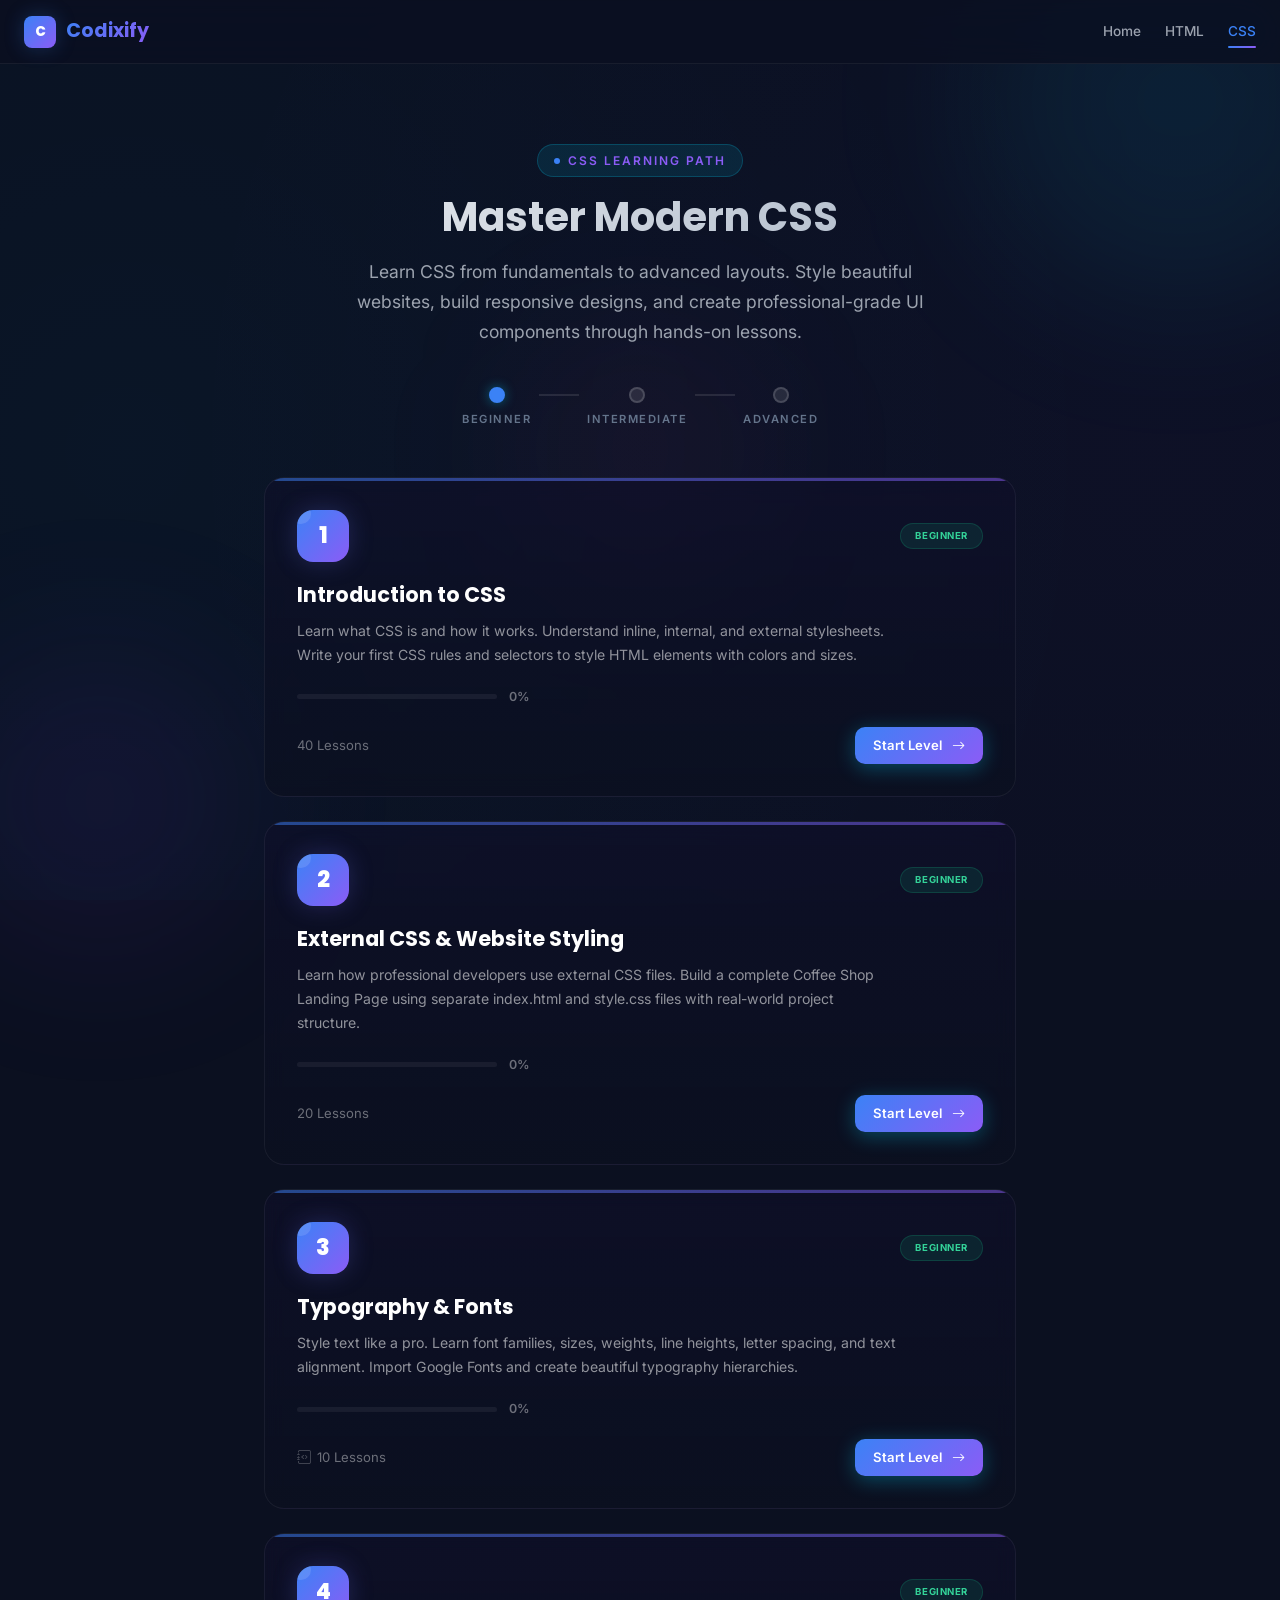
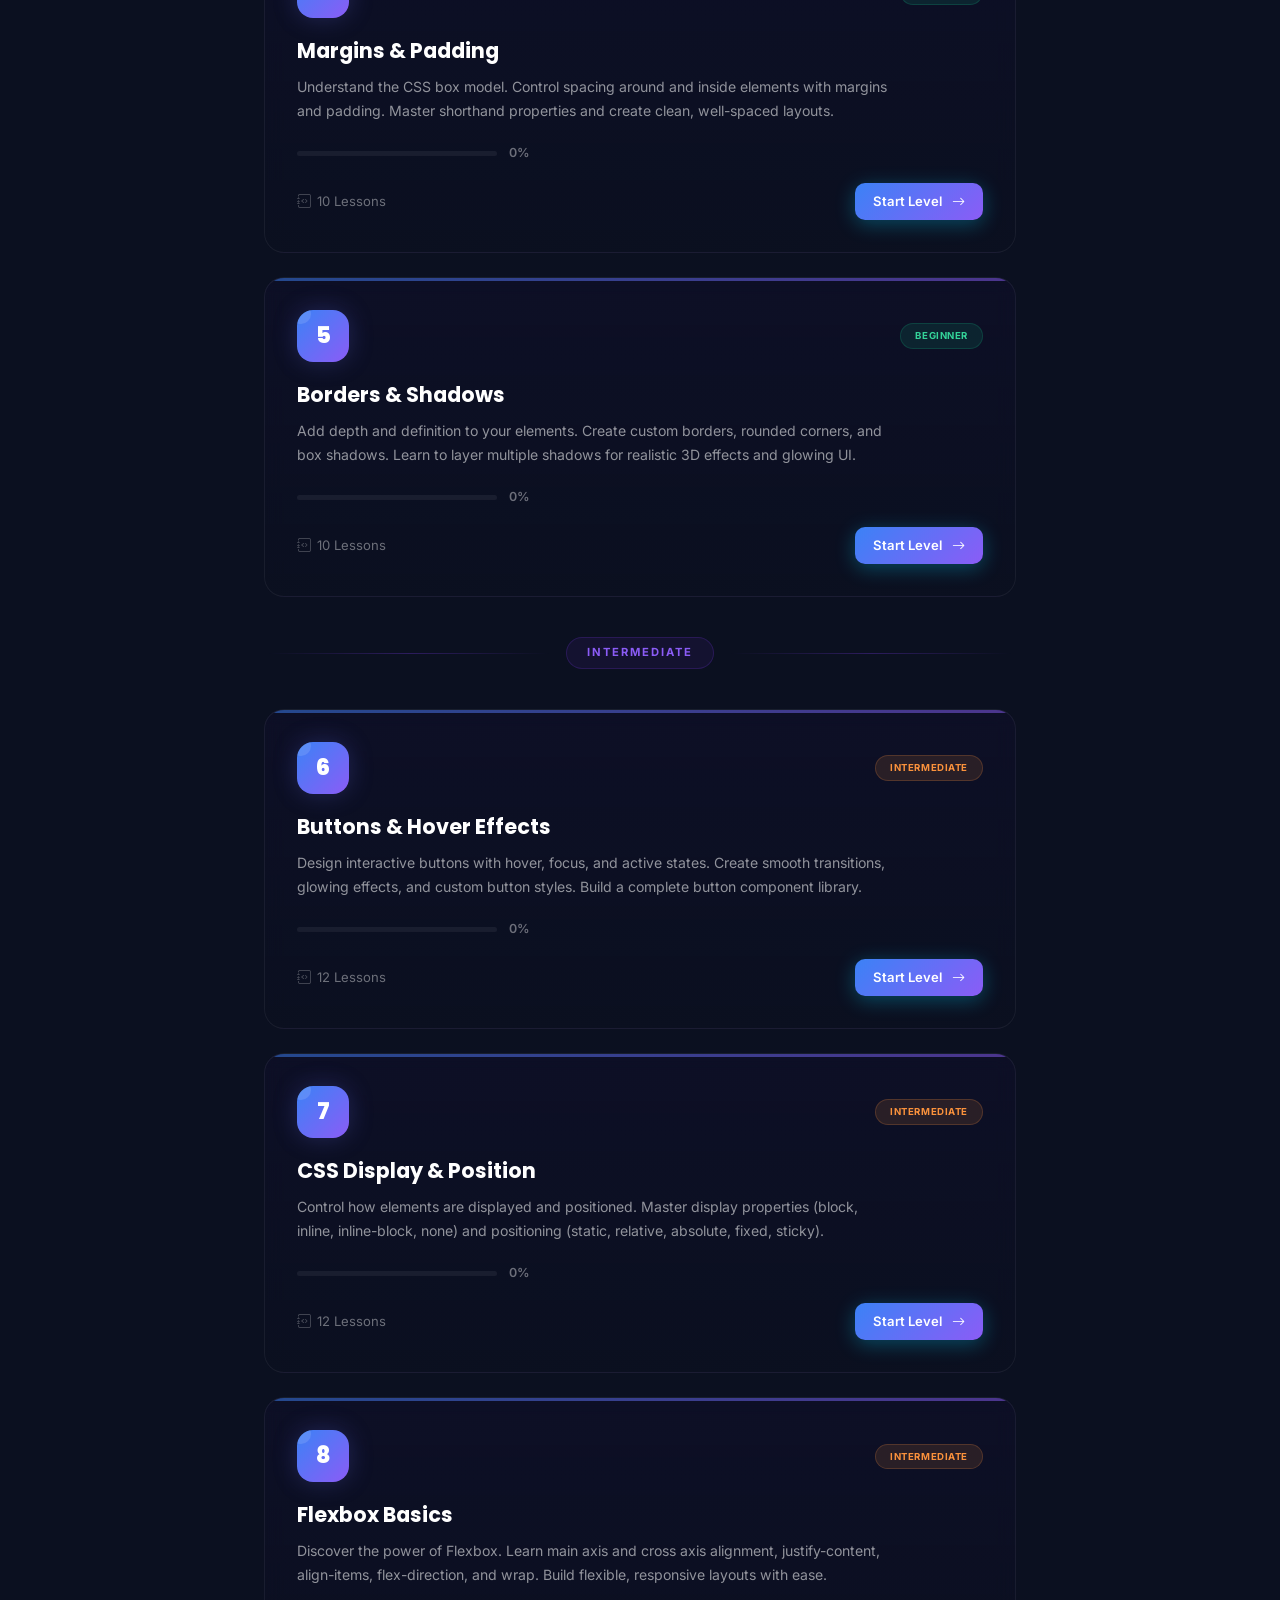
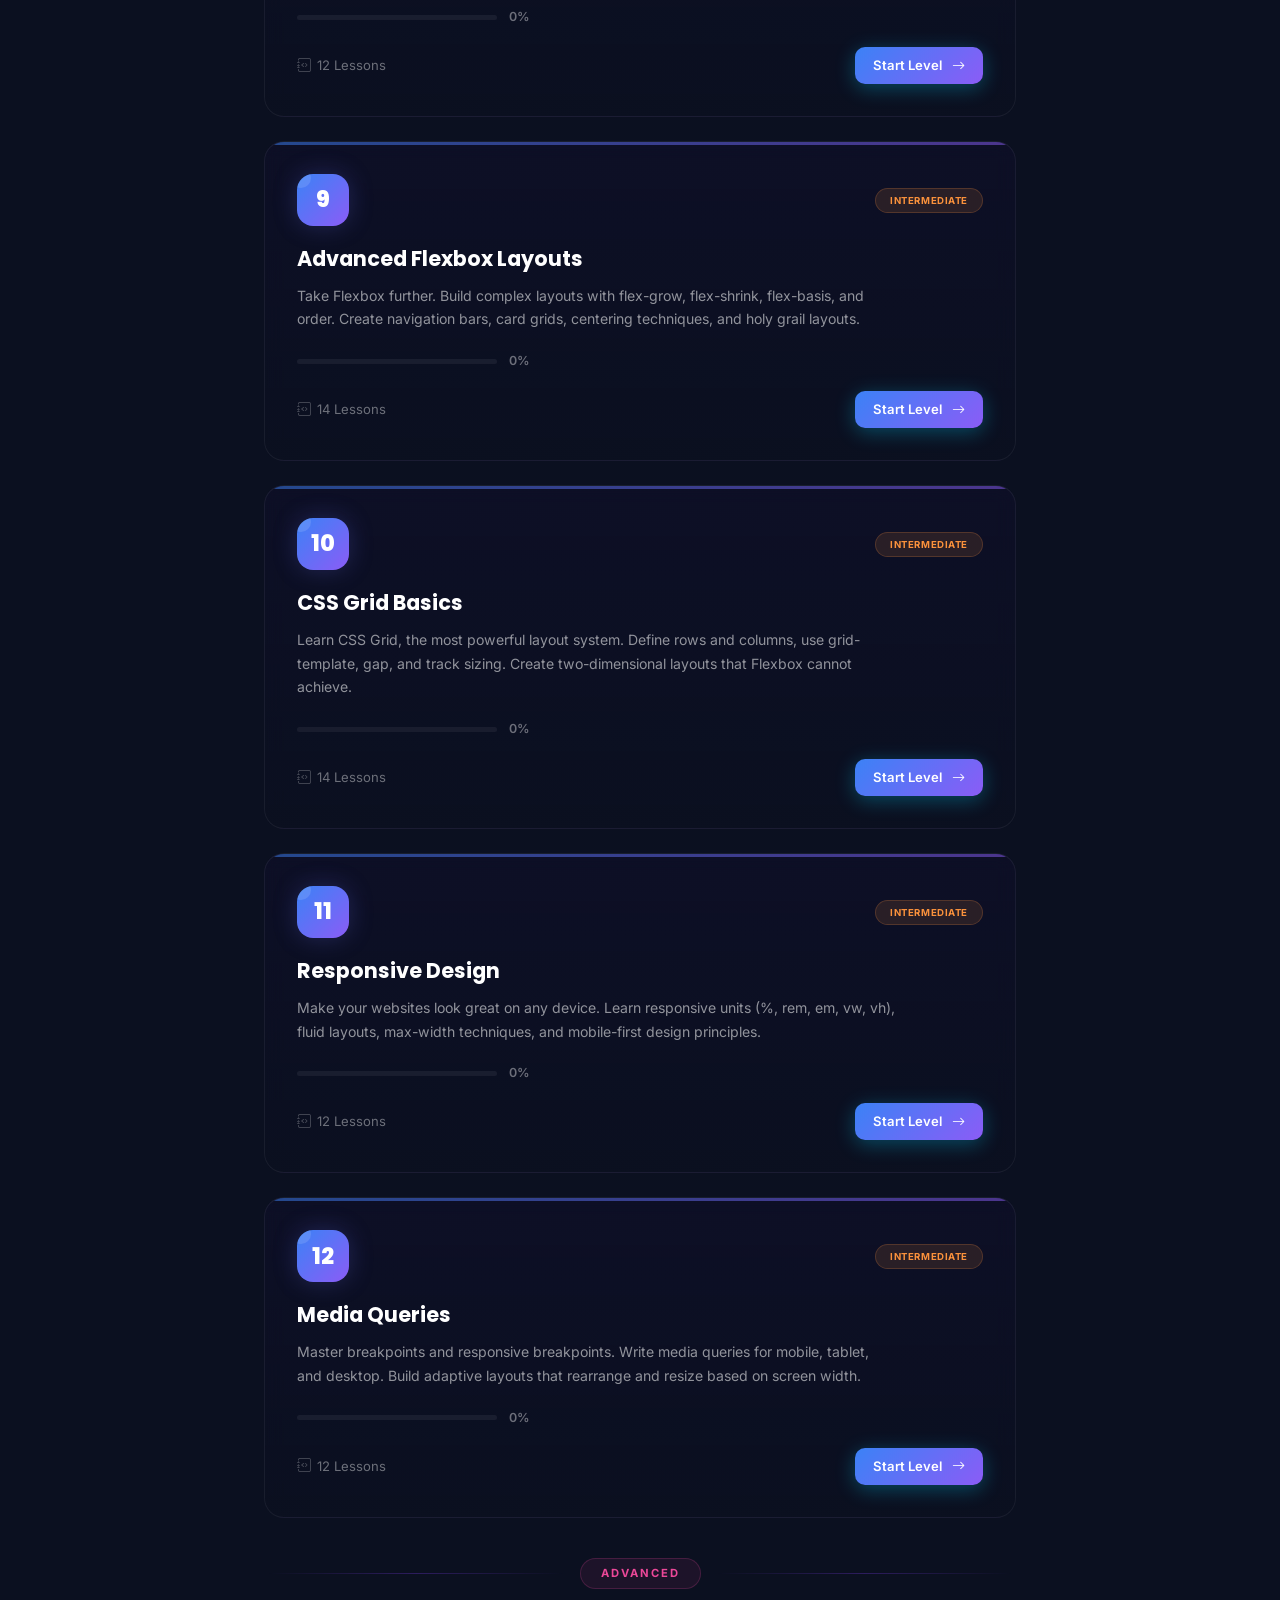
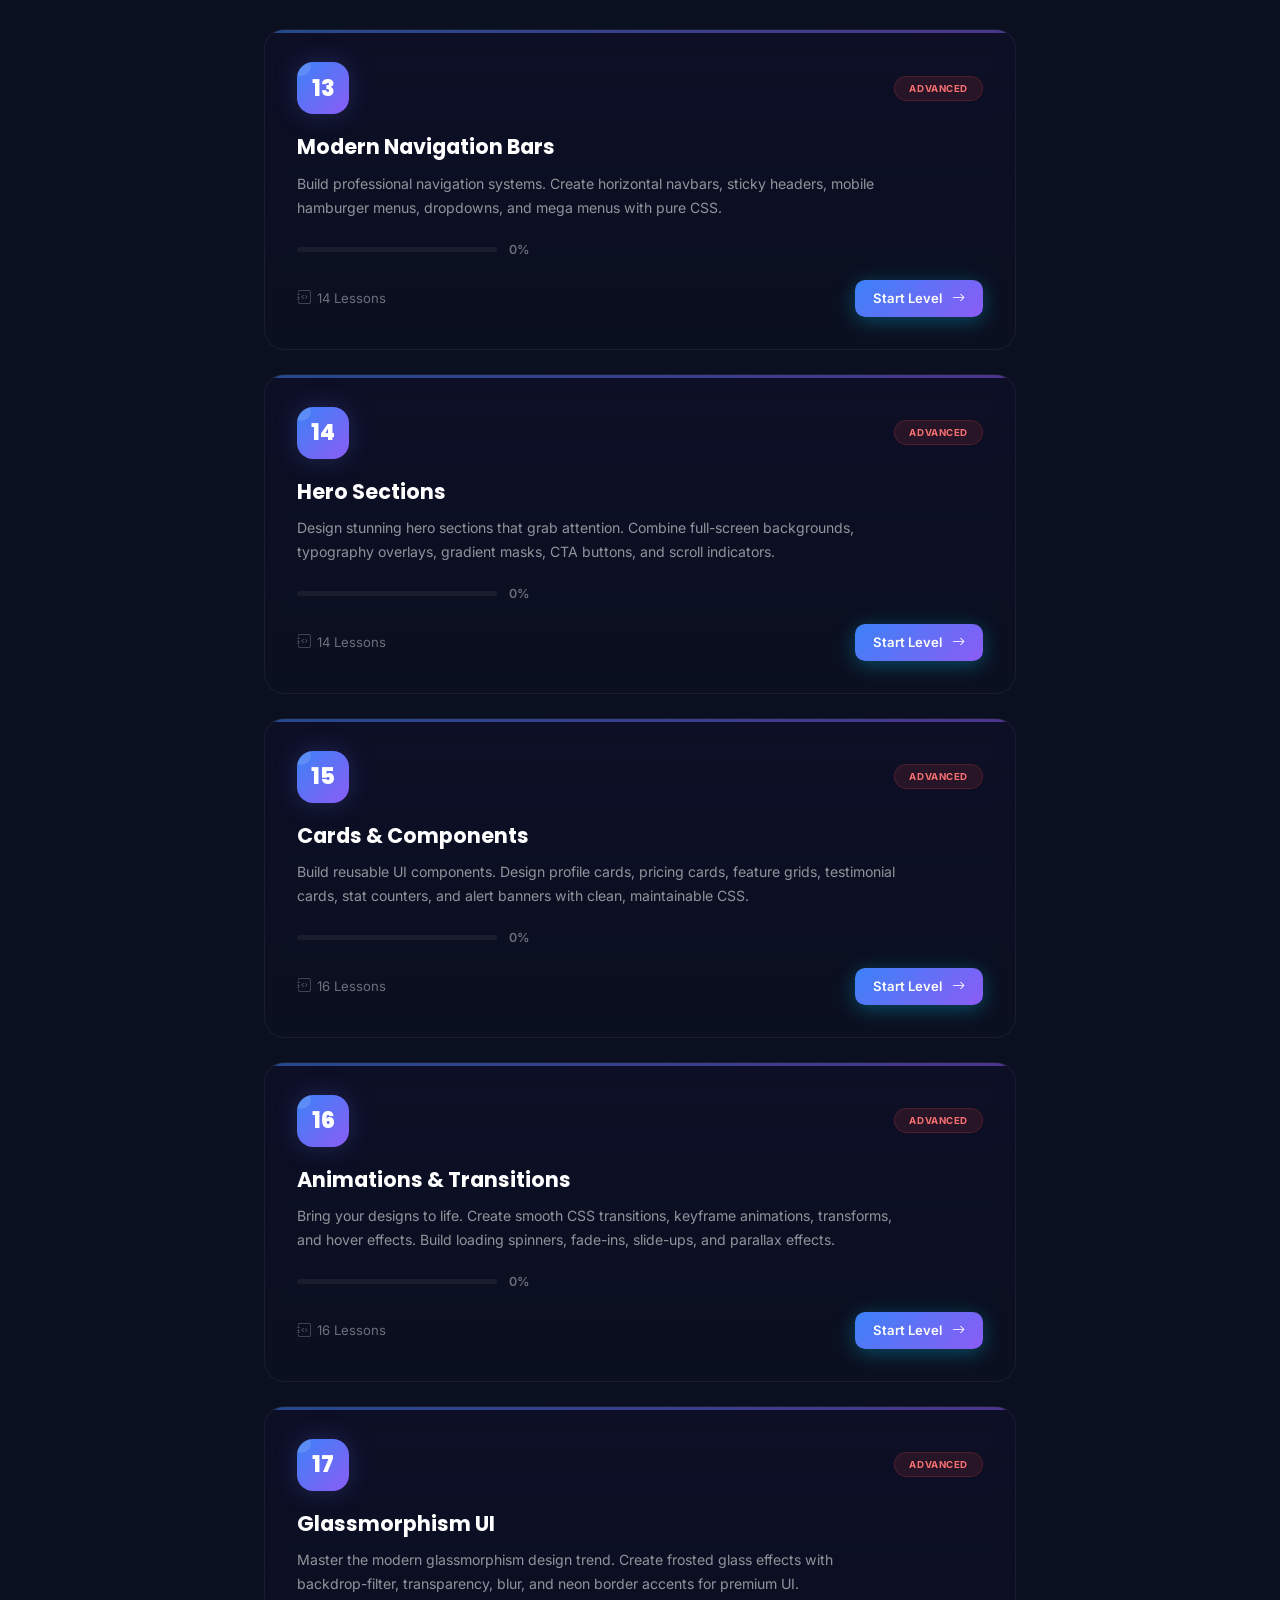
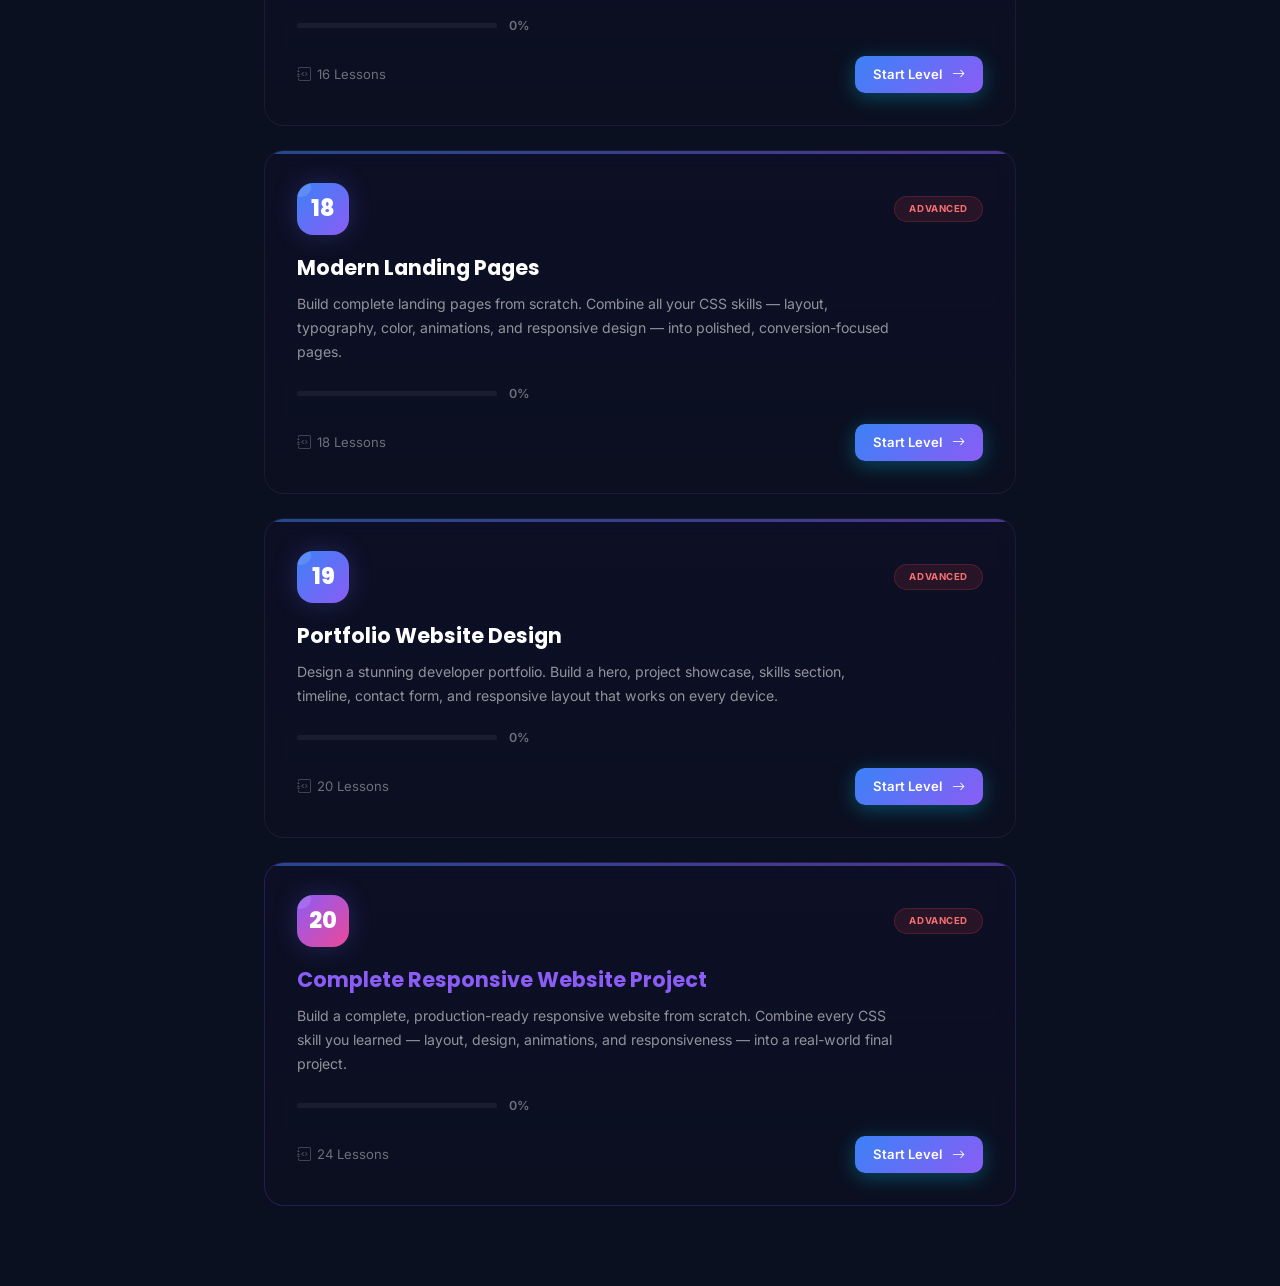
==== commit 29fecc2e: "icons updated" ====
--- a/css-levels.html
+++ b/css-levels.html
@@ -99,10 +99,10 @@
           </div>
 
           <div class="level-card-footer">
-            <span class="level-lessons">40 Lessons</span>
-            <span class="btn btn-primary btn-sm" style="cursor:pointer;">
-              Start Level
-              <svg width="14" height="14" viewBox="0 0 24 24" fill="none" stroke="currentColor" stroke-width="2.5" stroke-linecap="round" stroke-linejoin="round"><path d="M5 12h14M12 5l7 7-7 7"/></svg>
+            <span class="level-lessons"><i class="bi bi-journal-code"></i> 40 Lessons</span>
+            <span class="btn btn-primary btn-sm" style="cursor:pointer;">
+              Start Level
+              <i class="bi bi-arrow-right"></i>
             </span>
           </div>
         </div>
@@ -130,10 +130,10 @@
           </div>
 
           <div class="level-card-footer">
-            <span class="level-lessons">20 Lessons</span>
-            <span class="btn btn-primary btn-sm" style="cursor:pointer;">
-              Start Level
-              <svg width="14" height="14" viewBox="0 0 24 24" fill="none" stroke="currentColor" stroke-width="2.5" stroke-linecap="round" stroke-linejoin="round"><path d="M5 12h14M12 5l7 7-7 7"/></svg>
+            <span class="level-lessons"><i class="bi bi-journal-code"></i> 20 Lessons</span>
+            <span class="btn btn-primary btn-sm" style="cursor:pointer;">
+              Start Level
+              <i class="bi bi-arrow-right"></i>
             </span>
           </div>
         </div>
@@ -161,10 +161,10 @@
           </div>
 
           <div class="level-card-footer">
-            <span class="level-lessons">10 Lessons</span>
-            <span class="btn btn-primary btn-sm" style="cursor:pointer;">
-              Start Level
-              <svg width="14" height="14" viewBox="0 0 24 24" fill="none" stroke="currentColor" stroke-width="2.5" stroke-linecap="round" stroke-linejoin="round"><path d="M5 12h14M12 5l7 7-7 7"/></svg>
+            <span class="level-lessons"><i class="bi bi-journal-code"></i> 10 Lessons</span>
+            <span class="btn btn-primary btn-sm" style="cursor:pointer;">
+              Start Level
+              <i class="bi bi-arrow-right"></i>
             </span>
           </div>
         </div>
@@ -192,10 +192,10 @@
           </div>
 
           <div class="level-card-footer">
-            <span class="level-lessons">10 Lessons</span>
-            <span class="btn btn-primary btn-sm" style="cursor:pointer;">
-              Start Level
-              <svg width="14" height="14" viewBox="0 0 24 24" fill="none" stroke="currentColor" stroke-width="2.5" stroke-linecap="round" stroke-linejoin="round"><path d="M5 12h14M12 5l7 7-7 7"/></svg>
+            <span class="level-lessons"><i class="bi bi-journal-code"></i> 10 Lessons</span>
+            <span class="btn btn-primary btn-sm" style="cursor:pointer;">
+              Start Level
+              <i class="bi bi-arrow-right"></i>
             </span>
           </div>
         </div>
@@ -223,10 +223,10 @@
           </div>
 
           <div class="level-card-footer">
-            <span class="level-lessons">10 Lessons</span>
-            <span class="btn btn-primary btn-sm" style="cursor:pointer;">
-              Start Level
-              <svg width="14" height="14" viewBox="0 0 24 24" fill="none" stroke="currentColor" stroke-width="2.5" stroke-linecap="round" stroke-linejoin="round"><path d="M5 12h14M12 5l7 7-7 7"/></svg>
+            <span class="level-lessons"><i class="bi bi-journal-code"></i> 10 Lessons</span>
+            <span class="btn btn-primary btn-sm" style="cursor:pointer;">
+              Start Level
+              <i class="bi bi-arrow-right"></i>
             </span>
           </div>
         </div>
@@ -265,10 +265,10 @@
           </div>
 
           <div class="level-card-footer">
-            <span class="level-lessons">12 Lessons</span>
-            <span class="btn btn-primary btn-sm" style="cursor:pointer;">
-              Start Level
-              <svg width="14" height="14" viewBox="0 0 24 24" fill="none" stroke="currentColor" stroke-width="2.5" stroke-linecap="round" stroke-linejoin="round"><path d="M5 12h14M12 5l7 7-7 7"/></svg>
+            <span class="level-lessons"><i class="bi bi-journal-code"></i> 12 Lessons</span>
+            <span class="btn btn-primary btn-sm" style="cursor:pointer;">
+              Start Level
+              <i class="bi bi-arrow-right"></i>
             </span>
           </div>
         </div>
@@ -296,10 +296,10 @@
           </div>
 
           <div class="level-card-footer">
-            <span class="level-lessons">12 Lessons</span>
-            <span class="btn btn-primary btn-sm" style="cursor:pointer;">
-              Start Level
-              <svg width="14" height="14" viewBox="0 0 24 24" fill="none" stroke="currentColor" stroke-width="2.5" stroke-linecap="round" stroke-linejoin="round"><path d="M5 12h14M12 5l7 7-7 7"/></svg>
+            <span class="level-lessons"><i class="bi bi-journal-code"></i> 12 Lessons</span>
+            <span class="btn btn-primary btn-sm" style="cursor:pointer;">
+              Start Level
+              <i class="bi bi-arrow-right"></i>
             </span>
           </div>
         </div>
@@ -327,10 +327,10 @@
           </div>
 
           <div class="level-card-footer">
-            <span class="level-lessons">12 Lessons</span>
-            <span class="btn btn-primary btn-sm" style="cursor:pointer;">
-              Start Level
-              <svg width="14" height="14" viewBox="0 0 24 24" fill="none" stroke="currentColor" stroke-width="2.5" stroke-linecap="round" stroke-linejoin="round"><path d="M5 12h14M12 5l7 7-7 7"/></svg>
+            <span class="level-lessons"><i class="bi bi-journal-code"></i> 12 Lessons</span>
+            <span class="btn btn-primary btn-sm" style="cursor:pointer;">
+              Start Level
+              <i class="bi bi-arrow-right"></i>
             </span>
           </div>
         </div>
@@ -358,10 +358,10 @@
           </div>
 
           <div class="level-card-footer">
-            <span class="level-lessons">14 Lessons</span>
-            <span class="btn btn-primary btn-sm" style="cursor:pointer;">
-              Start Level
-              <svg width="14" height="14" viewBox="0 0 24 24" fill="none" stroke="currentColor" stroke-width="2.5" stroke-linecap="round" stroke-linejoin="round"><path d="M5 12h14M12 5l7 7-7 7"/></svg>
+            <span class="level-lessons"><i class="bi bi-journal-code"></i> 14 Lessons</span>
+            <span class="btn btn-primary btn-sm" style="cursor:pointer;">
+              Start Level
+              <i class="bi bi-arrow-right"></i>
             </span>
           </div>
         </div>
@@ -389,10 +389,10 @@
           </div>
 
           <div class="level-card-footer">
-            <span class="level-lessons">14 Lessons</span>
-            <span class="btn btn-primary btn-sm" style="cursor:pointer;">
-              Start Level
-              <svg width="14" height="14" viewBox="0 0 24 24" fill="none" stroke="currentColor" stroke-width="2.5" stroke-linecap="round" stroke-linejoin="round"><path d="M5 12h14M12 5l7 7-7 7"/></svg>
+            <span class="level-lessons"><i class="bi bi-journal-code"></i> 14 Lessons</span>
+            <span class="btn btn-primary btn-sm" style="cursor:pointer;">
+              Start Level
+              <i class="bi bi-arrow-right"></i>
             </span>
           </div>
         </div>
@@ -420,10 +420,10 @@
           </div>
 
           <div class="level-card-footer">
-            <span class="level-lessons">12 Lessons</span>
-            <span class="btn btn-primary btn-sm" style="cursor:pointer;">
-              Start Level
-              <svg width="14" height="14" viewBox="0 0 24 24" fill="none" stroke="currentColor" stroke-width="2.5" stroke-linecap="round" stroke-linejoin="round"><path d="M5 12h14M12 5l7 7-7 7"/></svg>
+            <span class="level-lessons"><i class="bi bi-journal-code"></i> 12 Lessons</span>
+            <span class="btn btn-primary btn-sm" style="cursor:pointer;">
+              Start Level
+              <i class="bi bi-arrow-right"></i>
             </span>
           </div>
         </div>
@@ -451,10 +451,10 @@
           </div>
 
           <div class="level-card-footer">
-            <span class="level-lessons">12 Lessons</span>
-            <span class="btn btn-primary btn-sm" style="cursor:pointer;">
-              Start Level
-              <svg width="14" height="14" viewBox="0 0 24 24" fill="none" stroke="currentColor" stroke-width="2.5" stroke-linecap="round" stroke-linejoin="round"><path d="M5 12h14M12 5l7 7-7 7"/></svg>
+            <span class="level-lessons"><i class="bi bi-journal-code"></i> 12 Lessons</span>
+            <span class="btn btn-primary btn-sm" style="cursor:pointer;">
+              Start Level
+              <i class="bi bi-arrow-right"></i>
             </span>
           </div>
         </div>
@@ -493,10 +493,10 @@
           </div>
 
           <div class="level-card-footer">
-            <span class="level-lessons">14 Lessons</span>
-            <span class="btn btn-primary btn-sm" style="cursor:pointer;">
-              Start Level
-              <svg width="14" height="14" viewBox="0 0 24 24" fill="none" stroke="currentColor" stroke-width="2.5" stroke-linecap="round" stroke-linejoin="round"><path d="M5 12h14M12 5l7 7-7 7"/></svg>
+            <span class="level-lessons"><i class="bi bi-journal-code"></i> 14 Lessons</span>
+            <span class="btn btn-primary btn-sm" style="cursor:pointer;">
+              Start Level
+              <i class="bi bi-arrow-right"></i>
             </span>
           </div>
         </div>
@@ -524,10 +524,10 @@
           </div>
 
           <div class="level-card-footer">
-            <span class="level-lessons">14 Lessons</span>
-            <span class="btn btn-primary btn-sm" style="cursor:pointer;">
-              Start Level
-              <svg width="14" height="14" viewBox="0 0 24 24" fill="none" stroke="currentColor" stroke-width="2.5" stroke-linecap="round" stroke-linejoin="round"><path d="M5 12h14M12 5l7 7-7 7"/></svg>
+            <span class="level-lessons"><i class="bi bi-journal-code"></i> 14 Lessons</span>
+            <span class="btn btn-primary btn-sm" style="cursor:pointer;">
+              Start Level
+              <i class="bi bi-arrow-right"></i>
             </span>
           </div>
         </div>
@@ -555,10 +555,10 @@
           </div>
 
           <div class="level-card-footer">
-            <span class="level-lessons">16 Lessons</span>
-            <span class="btn btn-primary btn-sm" style="cursor:pointer;">
-              Start Level
-              <svg width="14" height="14" viewBox="0 0 24 24" fill="none" stroke="currentColor" stroke-width="2.5" stroke-linecap="round" stroke-linejoin="round"><path d="M5 12h14M12 5l7 7-7 7"/></svg>
+            <span class="level-lessons"><i class="bi bi-journal-code"></i> 16 Lessons</span>
+            <span class="btn btn-primary btn-sm" style="cursor:pointer;">
+              Start Level
+              <i class="bi bi-arrow-right"></i>
             </span>
           </div>
         </div>
@@ -586,10 +586,10 @@
           </div>
 
           <div class="level-card-footer">
-            <span class="level-lessons">16 Lessons</span>
-            <span class="btn btn-primary btn-sm" style="cursor:pointer;">
-              Start Level
-              <svg width="14" height="14" viewBox="0 0 24 24" fill="none" stroke="currentColor" stroke-width="2.5" stroke-linecap="round" stroke-linejoin="round"><path d="M5 12h14M12 5l7 7-7 7"/></svg>
+            <span class="level-lessons"><i class="bi bi-journal-code"></i> 16 Lessons</span>
+            <span class="btn btn-primary btn-sm" style="cursor:pointer;">
+              Start Level
+              <i class="bi bi-arrow-right"></i>
             </span>
           </div>
         </div>
@@ -617,10 +617,10 @@
           </div>
 
           <div class="level-card-footer">
-            <span class="level-lessons">16 Lessons</span>
-            <span class="btn btn-primary btn-sm" style="cursor:pointer;">
-              Start Level
-              <svg width="14" height="14" viewBox="0 0 24 24" fill="none" stroke="currentColor" stroke-width="2.5" stroke-linecap="round" stroke-linejoin="round"><path d="M5 12h14M12 5l7 7-7 7"/></svg>
+            <span class="level-lessons"><i class="bi bi-journal-code"></i> 16 Lessons</span>
+            <span class="btn btn-primary btn-sm" style="cursor:pointer;">
+              Start Level
+              <i class="bi bi-arrow-right"></i>
             </span>
           </div>
         </div>
@@ -648,10 +648,10 @@
           </div>
 
           <div class="level-card-footer">
-            <span class="level-lessons">18 Lessons</span>
-            <span class="btn btn-primary btn-sm" style="cursor:pointer;">
-              Start Level
-              <svg width="14" height="14" viewBox="0 0 24 24" fill="none" stroke="currentColor" stroke-width="2.5" stroke-linecap="round" stroke-linejoin="round"><path d="M5 12h14M12 5l7 7-7 7"/></svg>
+            <span class="level-lessons"><i class="bi bi-journal-code"></i> 18 Lessons</span>
+            <span class="btn btn-primary btn-sm" style="cursor:pointer;">
+              Start Level
+              <i class="bi bi-arrow-right"></i>
             </span>
           </div>
         </div>
@@ -679,10 +679,10 @@
           </div>
 
           <div class="level-card-footer">
-            <span class="level-lessons">20 Lessons</span>
-            <span class="btn btn-primary btn-sm" style="cursor:pointer;">
-              Start Level
-              <svg width="14" height="14" viewBox="0 0 24 24" fill="none" stroke="currentColor" stroke-width="2.5" stroke-linecap="round" stroke-linejoin="round"><path d="M5 12h14M12 5l7 7-7 7"/></svg>
+            <span class="level-lessons"><i class="bi bi-journal-code"></i> 20 Lessons</span>
+            <span class="btn btn-primary btn-sm" style="cursor:pointer;">
+              Start Level
+              <i class="bi bi-arrow-right"></i>
             </span>
           </div>
         </div>
@@ -710,10 +710,10 @@
           </div>
 
           <div class="level-card-footer">
-            <span class="level-lessons">24 Lessons</span>
-            <span class="btn btn-primary btn-sm" style="cursor:pointer;">
-              Start Level
-              <svg width="14" height="14" viewBox="0 0 24 24" fill="none" stroke="currentColor" stroke-width="2.5" stroke-linecap="round" stroke-linejoin="round"><path d="M5 12h14M12 5l7 7-7 7"/></svg>
+            <span class="level-lessons"><i class="bi bi-journal-code"></i> 24 Lessons</span>
+            <span class="btn btn-primary btn-sm" style="cursor:pointer;">
+              Start Level
+              <i class="bi bi-arrow-right"></i>
             </span>
           </div>
         </div>
--- a/style.css
+++ b/style.css
@@ -614,6 +614,14 @@
 .btn-sm {
   padding: 10px 20px;
   font-size: 0.85rem;
+  border-radius: 10px;
+}
+
+.level-card-footer .btn-sm {
+  padding: 8px 18px;
+  font-size: 0.82rem;
+  font-weight: 600;
+  border-radius: 10px;
 }
 
 .hero-stats {
@@ -814,116 +822,212 @@
   display: grid;
   grid-template-columns: repeat(3, 1fr);
   gap: 24px;
+  max-width: 1120px;
+  margin: 0 auto;
 }
 
 .tech-card {
   position: relative;
-  background: rgba(15, 15, 42, 0.5);
+  background: linear-gradient(180deg, rgba(15, 15, 42, 0.6), rgba(11, 16, 32, 0.8));
   backdrop-filter: blur(10px);
   border: 1px solid rgba(255, 255, 255, 0.06);
-  border-radius: var(--radius-lg);
-  padding: 40px 32px;
+  border-radius: 20px;
+  padding: 32px 28px 28px;
   text-align: center;
+  transition: all 0.3s ease;
+  cursor: pointer;
+  display: flex;
+  flex-direction: column;
+  align-items: center;
+  justify-content: center;
+  min-height: 430px;
+  max-width: 350px;
+  width: 100%;
+  margin: 0 auto;
+}
+
+.tech-card:hover {
+  transform: translateY(-8px) scale(1.02);
+  border-color: rgba(255, 255, 255, 0.12);
+  box-shadow: 0 12px 40px rgba(0, 0, 0, 0.3);
+}
+
+.tech-card.html-card:hover {
+  border-color: rgba(59, 130, 246, 0.25);
+  box-shadow: 0 12px 40px rgba(59, 130, 246, 0.1);
+}
+
+.tech-card.css-card:hover {
+  border-color: rgba(139, 92, 246, 0.25);
+  box-shadow: 0 12px 40px rgba(139, 92, 246, 0.1);
+}
+
+.tech-card.js-card:hover {
+  border-color: rgba(251, 146, 60, 0.25);
+  box-shadow: 0 12px 40px rgba(251, 146, 60, 0.1);
+}
+
+.tech-card .card-icon {
+  width: 70px;
+  height: 70px;
+  margin: 0 auto 20px;
+  border-radius: 16px;
+  display: flex;
+  align-items: center;
+  justify-content: center;
+  position: relative;
   transition: var(--transition-normal);
-  cursor: pointer;
+}
+
+.tech-card.html-card .card-icon {
+  background: rgba(59, 130, 246, 0.08);
+  color: var(--accent-blue);
+  box-shadow: 0 0 16px rgba(59, 130, 246, 0.08);
+}
+
+.tech-card.css-card .card-icon {
+  background: rgba(139, 92, 246, 0.08);
+  color: var(--accent-purple);
+  box-shadow: 0 0 16px rgba(139, 92, 246, 0.08);
+}
+
+.tech-card.js-card .card-icon {
+  background: rgba(251, 146, 60, 0.08);
+  color: #fb923c;
+  box-shadow: 0 0 16px rgba(251, 146, 60, 0.08);
+}
+
+.tech-card:hover .card-icon {
+  transform: scale(1.05);
+}
+
+.tech-card .card-icon i {
+  font-size: 1.5rem;
+}
+
+.card-badge-group {
+  display: flex;
+  gap: 6px;
+  justify-content: center;
+  margin-bottom: 12px;
+}
+
+.card-badge {
+  display: inline-block;
+  padding: 3px 10px;
+  border-radius: 100px;
+  font-size: 0.62rem;
+  font-weight: 700;
+  text-transform: uppercase;
+  letter-spacing: 0.04em;
+}
+
+.theory-badge {
+  background: rgba(234, 179, 8, 0.12);
+  color: #eab308;
+  border: 1px solid rgba(234, 179, 8, 0.18);
+}
+
+.workshop-badge {
+  background: rgba(59, 130, 246, 0.12);
+  color: var(--accent-blue);
+  border: 1px solid rgba(59, 130, 246, 0.18);
+}
+
+.lab-badge {
+  background: rgba(34, 197, 94, 0.12);
+  color: #22c55e;
+  border: 1px solid rgba(34, 197, 94, 0.18);
+}
+
+.quiz-badge {
+  background: rgba(139, 92, 246, 0.12);
+  color: var(--accent-purple);
+  border: 1px solid rgba(139, 92, 246, 0.18);
+}
+
+.project-badge {
+  background: rgba(251, 146, 60, 0.12);
+  color: #fb923c;
+  border: 1px solid rgba(251, 146, 60, 0.18);
+}
+
+.coming-badge {
+  background: rgba(148, 163, 184, 0.12);
+  color: #94a3b8;
+  border: 1px solid rgba(148, 163, 184, 0.18);
+}
+
+.card-progress-mini {
+  display: flex;
+  align-items: center;
+  gap: 10px;
+  margin-bottom: 16px;
+  justify-content: center;
+}
+
+.card-progress-mini .progress-track {
+  width: 80px;
+  height: 3px;
+  background: rgba(255, 255, 255, 0.06);
+  border-radius: 4px;
   overflow: hidden;
 }
 
-.tech-card::before {
-  content: '';
-  position: absolute;
-  top: 0;
-  left: 0;
-  right: 0;
-  bottom: 0;
-  border-radius: var(--radius-lg);
-  opacity: 0;
-  transition: var(--transition-normal);
-}
-
-.tech-card:hover {
-  transform: translateY(-8px);
-  border-color: rgba(255, 255, 255, 0.15);
-  box-shadow: var(--shadow-card);
-}
-
-.tech-card.html-card:hover {
-  border-color: rgba(0, 212, 255, 0.3);
-  box-shadow: 0 8px 32px rgba(0, 212, 255, 0.15);
-}
-
-.tech-card.css-card:hover {
-  border-color: rgba(124, 58, 237, 0.3);
-  box-shadow: 0 8px 32px rgba(124, 58, 237, 0.15);
-}
-
-.tech-card.js-card:hover {
-  border-color: rgba(251, 146, 60, 0.3);
-  box-shadow: 0 8px 32px rgba(251, 146, 60, 0.15);
-}
-
-.tech-card .card-glow {
-  position: absolute;
-  top: 50%;
-  left: 50%;
-  width: 200px;
-  height: 200px;
-  border-radius: var(--radius-full);
-  transform: translate(-50%, -50%);
-  opacity: 0;
-  transition: var(--transition-normal);
-  pointer-events: none;
-}
-
-.tech-card.html-card .card-glow { background: radial-gradient(circle, rgba(0, 212, 255, 0.1), transparent); }
-.tech-card.css-card .card-glow { background: radial-gradient(circle, rgba(124, 58, 237, 0.1), transparent); }
-.tech-card.js-card .card-glow { background: radial-gradient(circle, rgba(251, 146, 60, 0.1), transparent); }
-
-.tech-card:hover .card-glow {
-  opacity: 1;
-  transform: translate(-50%, -50%) scale(1.5);
-}
-
-.tech-card .card-icon {
-  width: 72px;
-  height: 72px;
-  margin: 0 auto 24px;
-  border-radius: var(--radius-md);
-  display: flex;
-  align-items: center;
-  justify-content: center;
+.card-progress-mini .progress-fill {
+  height: 100%;
+  background: linear-gradient(90deg, var(--accent-blue), var(--accent-purple));
+  border-radius: 4px;
+  transition: width 0.6s ease;
+}
+
+.card-progress-mini .progress-label {
+  font-size: 0.68rem;
+  color: var(--text-muted);
+  font-weight: 500;
+}
+
+.tech-card .card-title {
   font-family: var(--font-heading);
-  font-size: 1.6rem;
-  font-weight: 800;
-  position: relative;
-  z-index: 1;
-  transition: var(--transition-normal);
-}
-
-.tech-card.html-card .card-icon {
-  background: rgba(0, 212, 255, 0.1);
-  color: var(--neon-blue);
-  box-shadow: 0 0 20px rgba(0, 212, 255, 0.1);
-}
-
-.tech-card.css-card .card-icon {
-  background: rgba(124, 58, 237, 0.1);
-  color: var(--neon-purple);
-  box-shadow: 0 0 20px rgba(124, 58, 237, 0.1);
-}
-
-.tech-card.js-card .card-icon {
-  background: rgba(251, 146, 60, 0.1);
-  color: #fb923c;
-  box-shadow: 0 0 20px rgba(251, 146, 60, 0.1);
-}
-
-.tech-card:hover .card-icon {
-  transform: scale(1.1) rotate(-5deg);
-}
-
-.tech-card .card-icon i {
-  font-size: 1.8rem;
+  font-size: 1.15rem;
+  font-weight: 700;
+  color: #fff;
+  margin-bottom: 10px;
+}
+
+.tech-card .card-description {
+  font-size: 0.82rem;
+  color: var(--text-secondary);
+  line-height: 1.6;
+  margin-bottom: 18px;
+  display: -webkit-box;
+  -webkit-line-clamp: 3;
+  -webkit-box-orient: vertical;
+  overflow: hidden;
+  max-width: 280px;
+}
+
+.tech-card .card-link {
+  display: inline-flex;
+  align-items: center;
+  gap: 6px;
+  font-size: 0.82rem;
+  font-weight: 600;
+  color: var(--text-muted);
+  transition: all 0.25s ease;
+}
+
+.tech-card.html-card:hover .card-link { color: var(--accent-blue); }
+.tech-card.css-card:hover .card-link { color: var(--accent-purple); }
+.tech-card.js-card:hover .card-link { color: #fb923c; }
+
+.tech-card .card-link i {
+  font-size: 0.8rem;
+  transition: transform 0.25s ease;
+}
+
+.tech-card:hover .card-link i {
+  transform: translateX(4px);
 }
 
 .card-badge-group {
@@ -1066,7 +1170,7 @@
   background: rgba(15, 15, 42, 0.5);
   backdrop-filter: blur(10px);
   border-bottom: 1px solid rgba(255, 255, 255, 0.05);
-  padding: 16px 24px;
+  padding: 8px 24px;
   display: flex;
   align-items: center;
   justify-content: space-between;
@@ -1535,7 +1639,7 @@
   display: flex;
   align-items: center;
   justify-content: space-between;
-  padding: 12px 20px;
+  padding: 6px 20px;
   background: rgba(15, 15, 42, 0.6);
   backdrop-filter: blur(12px);
   border-bottom: 1px solid rgba(255, 255, 255, 0.05);
@@ -1562,33 +1666,44 @@
 
 .toolbar-right {
   display: flex;
-  align-items: center;
-  gap: 8px;
+  flex-direction: column;
+  gap: 12px;
   flex-shrink: 0;
+}
+
+.toolbar-right-row {
+  display: flex;
+  align-items: center;
+  gap: 16px;
+  justify-content: flex-end;
 }
 
 .toolbar-btn {
   display: inline-flex;
   align-items: center;
-  gap: 6px;
-  padding: 8px 18px;
-  font-size: 0.82rem;
+  gap: 8px;
+  padding: 14px 24px;
+  font-size: 16px;
   font-weight: 600;
-  border-radius: var(--radius-sm);
+  border-radius: 12px;
   transition: var(--transition-fast);
   white-space: nowrap;
-  height: 36px;
+  height: 50px;
   position: relative;
 }
 
 .toolbar-btn svg {
   flex-shrink: 0;
+  width: 18px;
+  height: 18px;
 }
 
 .toolbar-back {
   background: rgba(255, 255, 255, 0.05);
   color: var(--text-secondary);
   border: 1px solid rgba(255, 255, 255, 0.08);
+  height: 50px;
+  padding: 14px 20px;
 }
 
 .toolbar-back:hover:not(:disabled) {
@@ -1602,36 +1717,39 @@
 }
 
 .toolbar-run {
-  background: rgba(16, 185, 129, 0.12);
-  color: var(--neon-green);
-  border: 1px solid rgba(16, 185, 129, 0.2);
+  background: #22c55e;
+  color: #fff;
+  border: none;
+  box-shadow: 0 4px 16px rgba(34, 197, 94, 0.3);
 }
 
 .toolbar-run:hover {
-  background: rgba(16, 185, 129, 0.22);
+  background: #16a34a;
+  transform: translateY(-1px);
+  box-shadow: 0 6px 20px rgba(34, 197, 94, 0.4);
 }
 
 .toolbar-clear {
-  background: rgba(255, 255, 255, 0.05);
+  background: rgba(255, 255, 255, 0.06);
   color: var(--text-muted);
   border: 1px solid rgba(255, 255, 255, 0.08);
 }
 
 .toolbar-clear:hover {
-  background: rgba(255, 255, 255, 0.1);
+  background: rgba(255, 255, 255, 0.12);
   color: var(--text-secondary);
 }
 
 .toolbar-next {
-  background: linear-gradient(135deg, var(--neon-blue), var(--neon-purple));
+  background: linear-gradient(135deg, var(--accent-blue), var(--accent-purple));
   color: #fff;
   border: none;
-  box-shadow: 0 4px 20px rgba(0, 212, 255, 0.3);
+  box-shadow: 0 4px 20px rgba(59, 130, 246, 0.3);
 }
 
 .toolbar-next:hover:not(:disabled) {
   transform: translateY(-1px);
-  box-shadow: 0 6px 25px rgba(0, 212, 255, 0.4);
+  box-shadow: 0 6px 25px rgba(59, 130, 246, 0.4);
 }
 
 .toolbar-next:disabled {
@@ -1642,12 +1760,12 @@
 }
 
 .toolbar-next.final {
-  background: linear-gradient(135deg, var(--neon-green), var(--neon-cyan));
-  box-shadow: 0 4px 20px rgba(16, 185, 129, 0.3);
+  background: linear-gradient(135deg, #22c55e, #06b6d4);
+  box-shadow: 0 4px 20px rgba(34, 197, 94, 0.3);
 }
 
 .toolbar-next.final:hover:not(:disabled) {
-  box-shadow: 0 6px 25px rgba(16, 185, 129, 0.4);
+  box-shadow: 0 6px 25px rgba(34, 197, 94, 0.4);
 }
 
 /* ===== KEYBOARD SHORTCUT TOOLTIPS ===== */
@@ -1680,43 +1798,50 @@
 
 .toolbar-step-title {
   font-family: var(--font-heading);
-  font-size: 0.95rem;
+  font-size: 0.85rem;
   font-weight: 600;
   color: var(--text-primary);
   white-space: nowrap;
   overflow: hidden;
   text-overflow: ellipsis;
   max-width: 100%;
-  line-height: 1.3;
-}
-
-.toolbar-step-meta { 
-  display: flex;
-  align-items: center;
-  gap: 10px;
+  line-height: 1.2;
+}
+
+.toolbar-step-meta {
+  display: flex;
+  flex-direction: column;
+  align-items: stretch;
+  gap: 6px;
   min-width: 0;
   max-width: 100%;
+  background: rgba(255, 255, 255, 0.03);
+  border: 1px solid rgba(255, 255, 255, 0.08);
+  border-radius: 12px;
+  padding: 10px 14px;
 }
 
 .toolbar-step-badge {
-  font-size: 0.72rem;
+  font-size: 0.65rem;
   color: var(--text-muted);
   font-weight: 500;
+  text-align: center;
   flex-shrink: 0;
 }
 
 .toolbar-progress-dots {
   display: flex;
-  gap: 5px;
+  flex-wrap: nowrap;
+  gap: 8px;
   overflow-x: auto;
+  overflow-y: hidden;
+  scroll-behavior: smooth;
   -webkit-overflow-scrolling: touch;
   scrollbar-width: none;
-  scroll-behavior: smooth;
+  width: 100%;
+  max-width: 100%;
+  padding: 2px 0 4px;
   position: relative;
-  max-width: 100%;
-  flex-shrink: 1;
-  min-width: 0;
-  padding: 4px 0;
 }
 
 .toolbar-progress-dots::-webkit-scrollbar {
@@ -1727,7 +1852,7 @@
 .toolbar-progress-dots::after {
   content: '';
   position: absolute;
-  top: 4px;
+  top: 2px;
   bottom: 4px;
   width: 24px;
   z-index: 2;
@@ -1756,14 +1881,16 @@
 }
 
 .toolbar-progress-dots .progress-dot {
-  width: 26px;
-  height: 26px;
-  border-radius: var(--radius-full);
-  border: 1px solid rgba(255, 255, 255, 0.08);
-  background: rgba(255, 255, 255, 0.05);
-  color: var(--text-muted);
-  font-size: 0.68rem;
-  font-weight: 600;
+  width: 44px;
+  min-width: 44px;
+  height: 44px;
+  min-height: 44px;
+  border-radius: 10px;
+  border: 1px solid rgba(255, 255, 255, 0.1);
+  background: rgba(255, 255, 255, 0.04);
+  color: var(--text-secondary);
+  font-size: 16px;
+  font-weight: 700;
   display: inline-flex;
   align-items: center;
   justify-content: center;
@@ -1772,28 +1899,50 @@
   font-family: var(--font-heading);
   padding: 0;
   line-height: 1;
+  position: relative;
   flex-shrink: 0;
 }
 
 .toolbar-progress-dots .progress-dot:hover:not(:disabled) {
-  border-color: rgba(0, 212, 255, 0.3);
-  background: rgba(0, 212, 255, 0.08);
-  transform: translateY(-2px);
+  border-color: var(--accent-blue);
+  transform: translateY(-3px) scale(1.05);
+  box-shadow: 0 4px 16px rgba(59, 130, 246, 0.12);
+}
+
+.toolbar-progress-dots .progress-dot:active:not(:disabled) {
+  transform: scale(0.95);
 }
 
 .toolbar-progress-dots .progress-dot.completed {
-  background: rgba(16, 185, 129, 0.12);
-  border-color: rgba(16, 185, 129, 0.25);
-  color: var(--neon-green);
-  box-shadow: 0 0 8px rgba(16, 185, 129, 0.15);
+  background: #22c55e;
+  border-color: #22c55e;
+  color: #fff;
+  box-shadow: 0 0 12px rgba(34, 197, 94, 0.25);
+}
+
+.toolbar-progress-dots .progress-dot.completed::after {
+  content: '\\2713';
+  position: absolute;
+  top: -3px;
+  right: -3px;
+  font-size: 9px;
+  background: #22c55e;
+  color: #fff;
+  width: 14px;
+  height: 14px;
+  border-radius: 50%;
+  display: flex;
+  align-items: center;
+  justify-content: center;
+  box-shadow: 0 0 6px rgba(34, 197, 94, 0.4);
 }
 
 .toolbar-progress-dots .progress-dot.active {
-  background: var(--neon-blue);
+  background: linear-gradient(135deg, var(--accent-blue), var(--accent-purple));
   color: #fff;
-  border-color: var(--neon-blue);
-  box-shadow: 0 0 14px rgba(0, 212, 255, 0.4);
-  transform: scale(1.1);
+  border-color: transparent;
+  box-shadow: 0 0 20px rgba(59, 130, 246, 0.35);
+  transform: scale(1.08);
 }
 
 /* ===== TOOLBAR PROGRESS INDICATOR ===== */
@@ -2234,12 +2383,6 @@
     text-align: center;
   }
 
-  .toolbar-right {
-    order: 1;
-    flex: 1;
-    justify-content: flex-end;
-  }
-
   .toolbar-step-title {
     font-size: 0.85rem;
   }
@@ -2259,9 +2402,28 @@
   }
 
   .toolbar-btn {
-    padding: 8px 14px;
-    font-size: 0.78rem;
-    height: 34px;
+    padding: 12px 18px;
+    font-size: 14px;
+    height: 44px;
+    border-radius: 10px;
+  }
+
+  .toolbar-btn svg {
+    width: 16px;
+    height: 16px;
+  }
+
+  .toolbar-back {
+    height: 44px;
+    padding: 12px 16px;
+  }
+
+  .toolbar-right {
+    gap: 10px;
+  }
+
+  .toolbar-right-row {
+    gap: 12px;
   }
 
   .level-header {
@@ -2288,6 +2450,20 @@
     justify-content: center;
     gap: 24px;
   }
+
+  .toolbar-step-meta {
+    padding: 8px 12px;
+    gap: 5px;
+  }
+
+  .toolbar-progress-dots .progress-dot {
+    width: 40px;
+    min-width: 40px;
+    height: 40px;
+    min-height: 40px;
+    font-size: 14px;
+    border-radius: 9px;
+  }
 }
 
 /* Small Mobile */
@@ -2335,13 +2511,28 @@
   }
 
   .toolbar-btn {
-    padding: 6px 12px;
-    font-size: 0.75rem;
-    height: 32px;
+    padding: 10px 14px;
+    font-size: 13px;
+    height: 40px;
+    border-radius: 9px;
+  }
+
+  .toolbar-btn svg {
+    width: 14px;
+    height: 14px;
+  }
+
+  .toolbar-back {
+    height: 40px;
+    padding: 10px 14px;
   }
 
   .toolbar-right {
-    gap: 4px;
+    gap: 8px;
+  }
+
+  .toolbar-right-row {
+    gap: 10px;
   }
 
   .editor-wrapper .line-numbers {
@@ -2359,6 +2550,24 @@
 
   .validation-area {
     padding: 0 16px;
+  }
+
+  .toolbar-step-meta {
+    padding: 6px 10px;
+    gap: 4px;
+  }
+
+  .toolbar-progress-dots {
+    gap: 6px;
+  }
+
+  .toolbar-progress-dots .progress-dot {
+    width: 36px;
+    min-width: 36px;
+    height: 36px;
+    min-height: 36px;
+    font-size: 12px;
+    border-radius: 8px;
   }
 }
 
@@ -2395,13 +2604,27 @@
 
 .level-card {
   position: relative;
-  background: rgba(15, 15, 42, 0.5);
+  background: linear-gradient(180deg, rgba(15, 15, 42, 0.6), rgba(11, 16, 32, 0.8));
   backdrop-filter: blur(10px);
   border: 1px solid rgba(255, 255, 255, 0.06);
-  border-radius: var(--radius-lg);
-  padding: 28px 32px;
-  transition: var(--transition-normal);
-  overflow: hidden;     
+  border-radius: 20px;
+  padding: 32px;
+  transition: all 0.4s cubic-bezier(0.175, 0.885, 0.32, 1.275);
+  overflow: hidden;
+  display: flex;
+  flex-direction: column;
+}
+
+.level-card::before {
+  content: '';
+  position: absolute;
+  top: 0;
+  left: 0;
+  right: 0;
+  height: 3px;
+  background: linear-gradient(90deg, var(--neon-blue), var(--neon-purple));
+  opacity: 0.5;
+  transition: opacity 0.3s ease;
 }
 
 .level-card.card-available {
@@ -2409,23 +2632,27 @@
 }
 
 .level-card.card-available:hover {
-  transform: translateY(-4px);
-  border-color: rgba(0, 212, 255, 0.25);
-  box-shadow: 0 12px 40px rgba(0, 212, 255, 0.1), var(--shadow-card);
+  transform: translateY(-6px) scale(1.01);
+  border-color: rgba(255, 255, 255, 0.12);
+  box-shadow: 0 16px 48px rgba(0, 0, 0, 0.4);
+}
+
+.level-card.card-available:hover::before {
+  opacity: 1;
 }
 
 .level-card .card-glow {
   position: absolute;
   top: 50%;
   left: 50%;
-  width: 300px;
-  height: 300px;
+  width: 400px;
+  height: 400px;
   border-radius: var(--radius-full);
-  transform: translate(-50%, -50%) scale(0.8);
+  transform: translate(-50%, -50%) scale(0.6);
   opacity: 0;
-  transition: var(--transition-normal);
+  transition: all 0.5s ease;
   pointer-events: none;
-  background: radial-gradient(circle, rgba(0, 212, 255, 0.08), transparent);
+  background: radial-gradient(circle, rgba(99, 102, 241, 0.06), transparent);
 }
 
 .level-card.card-available:hover .card-glow {
@@ -2443,25 +2670,38 @@
 }
 
 .level-number {
-  width: 48px;
-  height: 48px;
-  border-radius: var(--radius-full);
+  width: 52px;
+  height: 52px;
+  border-radius: 16px;
   background: linear-gradient(135deg, var(--neon-blue), var(--neon-purple));
   display: flex;
   align-items: center;
   justify-content: center;
   font-family: var(--font-heading);
-  font-size: 1.3rem;
+  font-size: 1.4rem;
   font-weight: 800;
   color: #fff;
   flex-shrink: 0;
-  box-shadow: 0 0 20px rgba(0, 212, 255, 0.2);
+  box-shadow: 0 0 24px rgba(99, 102, 241, 0.25);
+  position: relative;
+  overflow: hidden;
+}
+
+.level-number::after {
+  content: '';
+  position: absolute;
+  top: -6px;
+  left: -6px;
+  width: 20px;
+  height: 20px;
+  background: rgba(255, 255, 255, 0.12);
+  border-radius: 50%;
 }
 
 .difficulty-badge {
-  font-size: 0.65rem;
-  font-weight: 600;
-  letter-spacing: 0.5px;
+  font-size: 0.6rem;
+  font-weight: 700;
+  letter-spacing: 0.06em;
   text-transform: uppercase;
   padding: 4px 14px;
   border-radius: 100px;
@@ -2469,40 +2709,42 @@
 }
 
 .difficulty-badge.beginner {
-  background: rgba(16, 185, 129, 0.1);
+  background: rgba(16, 185, 129, 0.12);
   border: 1px solid rgba(16, 185, 129, 0.2);
-  color: var(--neon-green);
+  color: #34d399;
 }
 
 .difficulty-badge.intermediate {
-  background: rgba(251, 146, 60, 0.1);
+  background: rgba(251, 146, 60, 0.12);
   border: 1px solid rgba(251, 146, 60, 0.2);
   color: #fb923c;
 }
 
 .difficulty-badge.advanced {
-  background: rgba(239, 68, 68, 0.1);
+  background: rgba(239, 68, 68, 0.12);
   border: 1px solid rgba(239, 68, 68, 0.2);
-  color: #ef4444;
+  color: #f87171;
 }
 
 .level-card-title {
   font-family: var(--font-heading);
-  font-size: 1.4rem;
+  font-size: 1.3rem;
   font-weight: 700;
   margin-bottom: 8px;
   position: relative;
   z-index: 1;
+  color: #fff;
 }
 
 .level-card-desc {
-  font-size: 0.9rem;
-  color: var(--text-secondary);
+  font-size: 0.88rem;
+  color: rgba(255, 255, 255, 0.55);
   line-height: 1.7;
   margin-bottom: 20px;
   position: relative;
   z-index: 1;
   max-width: 600px;
+  flex: 1;
 }
 
 .level-progress {
@@ -2516,9 +2758,9 @@
 
 .progress-bar {
   flex: 1;
-  height: 6px;
+  height: 5px;
   background: rgba(255, 255, 255, 0.06);
-  border-radius: 3px;
+  border-radius: 10px;
   overflow: hidden;
   max-width: 200px;
 }
@@ -2526,14 +2768,15 @@
 .progress-fill {
   height: 100%;
   background: linear-gradient(90deg, var(--neon-blue), var(--neon-purple));
-  border-radius: 3px;
+  border-radius: 10px;
   transition: width 0.5s ease;
 }
 
 .progress-text {
-  font-size: 0.8rem;
-  color: var(--text-muted);
+  font-size: 0.78rem;
+  color: rgba(255, 255, 255, 0.4);
   font-weight: 600;
+  min-width: 32px;
 }
 
 .level-card-footer {
@@ -2545,8 +2788,16 @@
 }
 
 .level-lessons {
-  font-size: 0.85rem;
-  color: var(--text-muted);
+  font-size: 0.82rem;
+  color: rgba(255, 255, 255, 0.4);
+  display: flex;
+  align-items: center;
+  gap: 6px;
+}
+
+.level-lessons i {
+  font-size: 0.9rem;
+  opacity: 0.6;
 }
 
 /* ===== LEVEL PREVIEW MODAL ===== */
@@ -2576,9 +2827,10 @@
   backdrop-filter: blur(20px);
   border: 1px solid rgba(255, 255, 255, 0.08);
   border-radius: var(--radius-xl);
-  padding: 36px 32px 32px;
-  max-width: 520px;
-  width: 100%;
+  padding: 32px 36px 28px;
+  max-width: 1050px;
+  width: 75vw;
+  min-width: 900px;
   position: relative;
   animation: scaleIn 0.35s ease;
   box-shadow: 0 0 60px rgba(0, 212, 255, 0.08), var(--shadow-card);
@@ -2613,7 +2865,7 @@
   display: flex;
   align-items: center;
   gap: 12px;
-  margin-bottom: 16px;
+  margin-bottom: 12px;
 }
 
 .preview-level-circle {
@@ -2648,22 +2900,22 @@
   font-family: var(--font-heading);
   font-size: 1.6rem;
   font-weight: 700;
-  margin-bottom: 10px;
+  margin-bottom: 6px;
   line-height: 1.3;
 }
 
 .preview-modal-desc {
-  font-size: 0.9rem;
+  font-size: 0.88rem;
   color: var(--text-secondary);
-  line-height: 1.7;
-  margin-bottom: 20px;
+  line-height: 1.6;
+  margin-bottom: 14px;
 }
 
 .preview-modal-meta {
   display: flex;
   flex-wrap: wrap;
   gap: 16px;
-  margin-bottom: 24px;
+  margin-bottom: 18px;
 }
 
 .preview-meta-item {
@@ -2680,7 +2932,7 @@
 }
 
 .preview-modal-output {
-  margin-bottom: 24px;
+  margin-bottom: 18px;
 }
 
 .preview-output-label {
@@ -2693,11 +2945,12 @@
 }
 
 .preview-output-frame-wrap {
-  border-radius: var(--radius-md);
+  border-radius: 12px;
   overflow: hidden;
-  border: 1px solid rgba(255, 255, 255, 0.06);
+  border: 1px solid rgba(255, 255, 255, 0.08);
   background: #fff;
-  height: 180px;
+  height: 460px;
+  box-shadow: 0 4px 24px rgba(0, 0, 0, 0.15);
 }
 
 .preview-output-frame {
@@ -2716,12 +2969,24 @@
 .preview-start-btn {
   width: 100%;
   justify-content: center;
-  padding: 14px 32px;
-}
-
-@media (max-width: 600px) {
+  height: 56px;
+  border-radius: 14px;
+  font-size: 1rem;
+}
+
+@media (max-width: 1024px) {
   .level-preview-modal {
-    padding: 28px 20px 24px;
+    width: 85vw;
+    min-width: unset;
+    padding: 28px 28px 24px;
+  }
+}
+
+@media (max-width: 768px) {
+  .level-preview-modal {
+    width: 95vw;
+    min-width: unset;
+    padding: 24px 20px 20px;
   }
 
   .preview-modal-title {
@@ -2733,7 +2998,115 @@
   }
 
   .preview-output-frame-wrap {
-    height: 140px;
+    height: 320px;
+  }
+
+  .preview-start-btn {
+    height: 50px;
+    font-size: 0.9rem;
+  }
+}
+
+@media (max-width: 768px) {
+  .levels-container {
+    padding: 0 16px 60px;
+  }
+
+  .level-card {
+    padding: 24px;
+  }
+
+  .level-card-title {
+    font-size: 1.15rem;
+  }
+
+  .level-card-desc {
+    font-size: 0.82rem;
+  }
+
+  .level-number {
+    width: 44px;
+    height: 44px;
+    font-size: 1.2rem;
+    border-radius: 12px;
+  }
+
+  .levels-hero {
+    padding: 60px 0 32px;
+  }
+
+  .css-roadmap {
+    max-width: 360px;
+  }
+
+  .phase-connector {
+    min-width: 20px;
+  }
+
+  .phase-break {
+    margin: 32px 0;
+  }
+
+  .phase-break-badge {
+    font-size: 0.6rem;
+    padding: 4px 14px;
+  }
+}
+
+@media (max-width: 480px) {
+  .preview-output-frame-wrap {
+    height: 260px;
+  }
+
+  .levels-container {
+    padding: 0 12px 40px;
+  }
+
+  .level-card {
+    padding: 20px;
+    border-radius: 16px;
+  }
+
+  .level-card-header {
+    margin-bottom: 12px;
+  }
+
+  .level-card-title {
+    font-size: 1.05rem;
+  }
+
+  .level-card-desc {
+    font-size: 0.78rem;
+    margin-bottom: 16px;
+  }
+
+  .level-number {
+    width: 40px;
+    height: 40px;
+    font-size: 1.1rem;
+    border-radius: 10px;
+  }
+
+  .difficulty-badge {
+    font-size: 0.55rem;
+    padding: 3px 10px;
+  }
+
+  .level-progress {
+    margin-bottom: 16px;
+  }
+
+  .progress-bar {
+    height: 4px;
+  }
+
+  .levels-hero {
+    padding: 48px 0 24px;
+  }
+
+  .level-card-footer .btn-sm {
+    padding: 6px 14px;
+    font-size: 0.75rem;
   }
 }
 
@@ -2908,18 +3281,4 @@
 }
 
 /* ===== RESPONSIVE: CSS LEVELS PAGE ===== */
-@media (max-width: 768px) {
-  .css-roadmap {
-    max-width: 360px;
-  }
-  .phase-connector {
-    min-width: 20px;
-  }
-  .phase-break {
-    margin: 32px 0;
-  }
-  .phase-break-badge {
-    font-size: 0.6rem;
-    padding: 4px 14px;
-  }
-}
+
